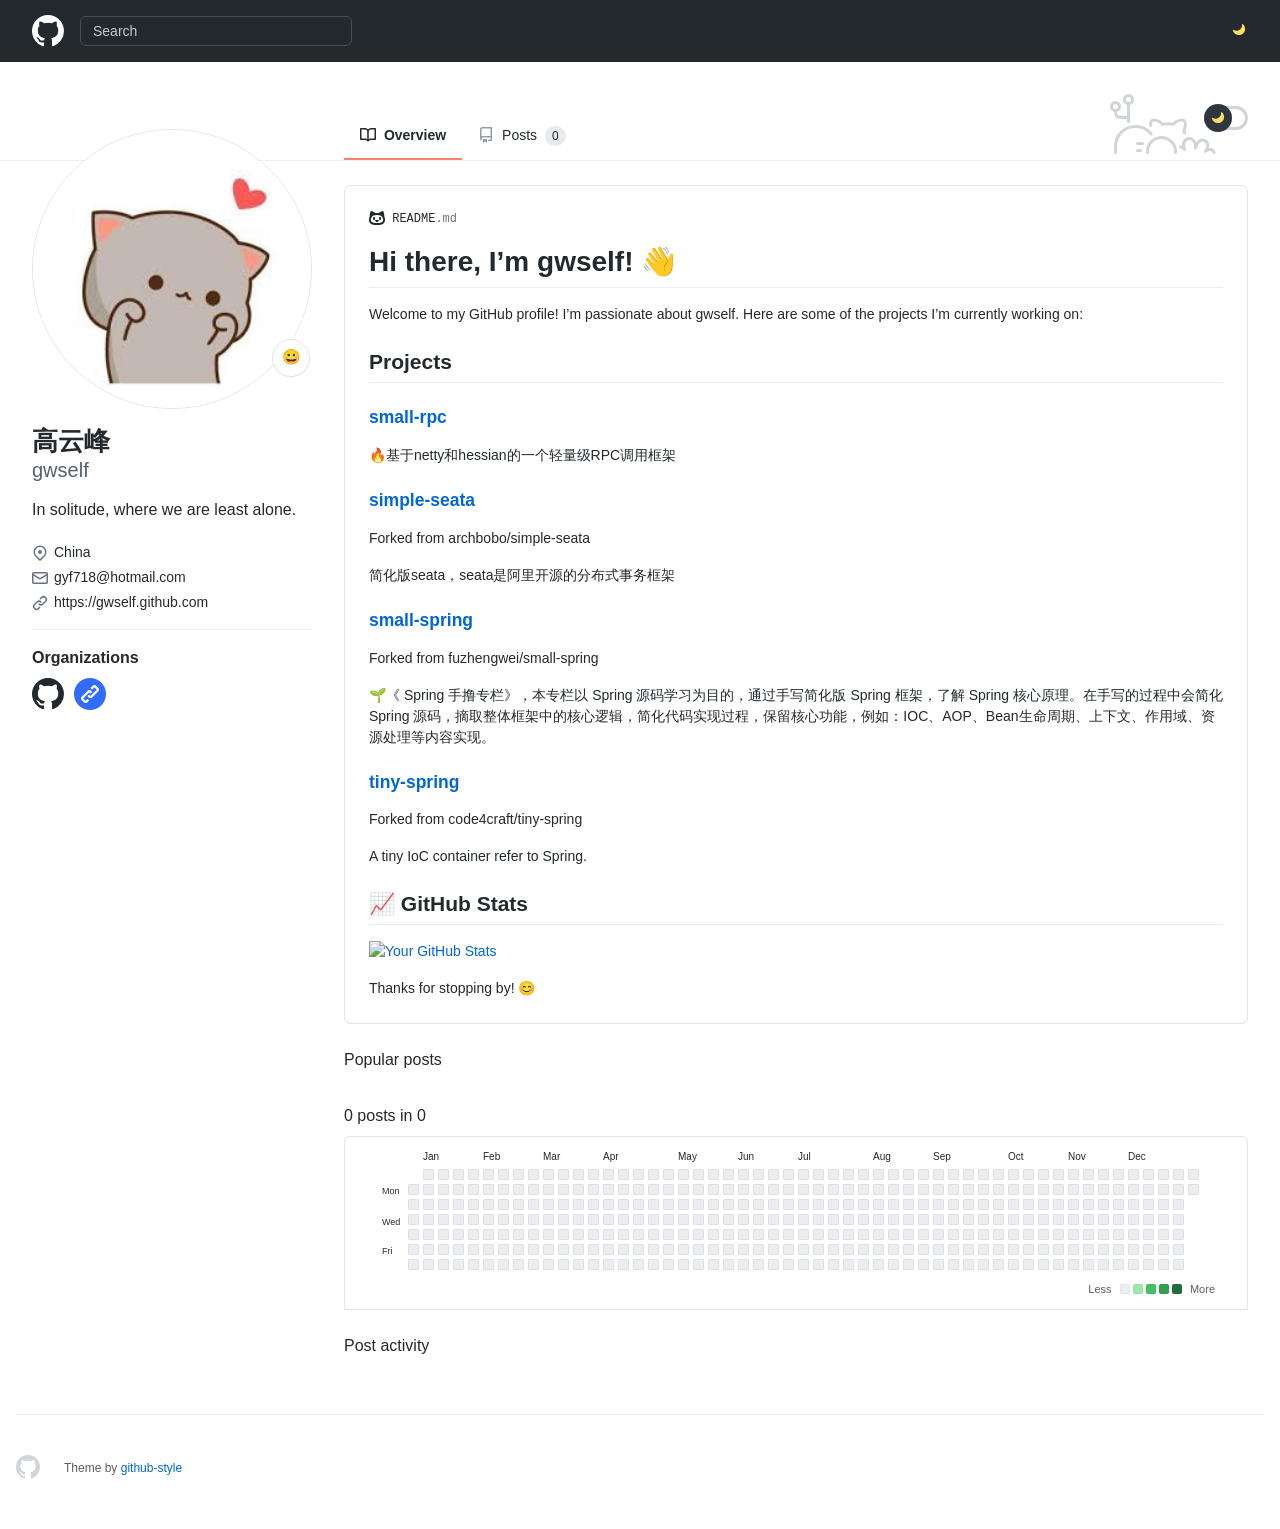
==== index.html @ 3ce5db08 "update site" ====
<!DOCTYPE html>
<html lang="zh-cn">
<head>
	<meta name="generator" content="Hugo 0.121.1">
    <meta charset="utf-8">
    <meta name="viewport" content="width=device-width">
    <script type="application/javascript" src='js/theme-mode.js'></script>
    <link rel="stylesheet" href='css/frameworks.min.css' />
    <link rel="stylesheet" href='css/github.min.css' />
    <link rel="stylesheet" href='css/github-style.css' />
    <link rel="stylesheet" href='css/light.css' />
    <link rel="stylesheet" href='css/dark.css' />
    <link rel="stylesheet" href='css/syntax.css' />
    <title>gwself&#39;s blog</title>
    
    <link rel="icon" type="image/x-icon" href='/images/github.png'>
    
    <meta name="theme-color" content="#1e2327">

    
    <meta name="description"
  content="" />
<meta name="keywords"
  content='blog, google analytics' />
<meta name="robots" content="noodp" />
<link rel="canonical" href="/" />


<meta name="twitter:card" content="summary" />
<meta name="twitter:title" content="gwself&#39;s blog" />
<meta name="twitter:description"
  content="In solitude, where we are least alone." />
<meta name="twitter:site" content="" />
<meta name="twitter:creator" content="" />
<meta name="twitter:image"
  content="">


<meta property="og:type" content="website" />
<meta property="og:title" content="gwself&#39;s blog">
<meta property="og:description"
  content="In solitude, where we are least alone." />
<meta property="og:url" content="/" />
<meta property="og:site_name" content="gwself&#39;s blog" />
<meta property="og:image"
  content="">
<meta property="og:image:width" content="2048">
<meta property="og:image:height" content="1024">




<link href="/index.xml" rel="alternate" type="application/rss+xml" title="gwself&#39;s blog" />







</head>

<body>
  <div style="position: relative">
  <header class="Header js-details-container Details px-3 px-md-4 px-lg-5 flex-wrap flex-md-nowrap open Details--on">
    <div class="Header-item mobile-none" style="margin-top: -4px; margin-bottom: -4px;">
      <a class="Header-link" href="">
        <svg class="octicon" height="32" viewBox="0 0 16 16" version="1.1" width="32">
          <path fill-rule="evenodd"
            d="M8 0C3.58 0 0 3.58 0 8c0 3.54 2.29 6.53 5.47 7.59.4.07.55-.17.55-.38 0-.19-.01-.82-.01-1.49-2.01.37-2.53-.49-2.69-.94-.09-.23-.48-.94-.82-1.13-.28-.15-.68-.52-.01-.53.63-.01 1.08.58 1.23.82.72 1.21 1.87.87 2.33.66.07-.52.28-.87.51-1.07-1.78-.2-3.64-.89-3.64-3.95 0-.87.31-1.59.82-2.15-.08-.2-.36-1.02.08-2.12 0 0 .67-.21 2.2.82.64-.18 1.32-.27 2-.27.68 0 1.36.09 2 .27 1.53-1.04 2.2-.82 2.2-.82.44 1.1.16 1.92.08 2.12.51.56.82 1.27.82 2.15 0 3.07-1.87 3.75-3.65 3.95.29.25.54.73.54 1.48 0 1.07-.01 1.93-.01 2.2 0 .21.15.46.55.38A8.013 8.013 0 0016 8c0-4.42-3.58-8-8-8z">
          </path>
        </svg>
      </a>
    </div>
    <div class="Header-item d-md-none">
      <button class="Header-link btn-link js-details-target" type="button"
        onclick="document.querySelector('#header-search').style.display = document.querySelector('#header-search').style.display == 'none'? 'block': 'none'">
        <svg height="24" class="octicon octicon-three-bars" viewBox="0 0 16 16" version="1.1" width="24">
          <path fill-rule="evenodd"
            d="M1 2.75A.75.75 0 011.75 2h12.5a.75.75 0 110 1.5H1.75A.75.75 0 011 2.75zm0 5A.75.75 0 011.75 7h12.5a.75.75 0 110 1.5H1.75A.75.75 0 011 7.75zM1.75 12a.75.75 0 100 1.5h12.5a.75.75 0 100-1.5H1.75z">
          </path>
        </svg>
      </button>
    </div>
    <div style="display: none;" id="header-search"
      class="Header-item Header-item--full flex-column flex-md-row width-full flex-order-2 flex-md-order-none mr-0 mr-md-3 mt-3 mt-md-0 Details-content--hidden-not-important d-md-flex">
      <div
        class="Header-search header-search flex-auto js-site-search position-relative flex-self-stretch flex-md-self-auto mb-3 mb-md-0 mr-0 mr-md-3 scoped-search site-scoped-search js-jump-to">
        <div class="position-relative">
          <form target="_blank" action="https://www.google.com/search" accept-charset="UTF-8" method="get"
            autocomplete="off">
            <label
              class="Header-search-label form-control input-sm header-search-wrapper p-0 js-chromeless-input-container header-search-wrapper-jump-to position-relative d-flex flex-justify-between flex-items-center">
              <input type="text"
                class="Header-search-input form-control input-sm header-search-input jump-to-field js-jump-to-field js-site-search-focus js-site-search-field is-clearable"
                name="q" value="" placeholder="Search" autocomplete="off">
              <input type="hidden" name="q" value="site:">
            </label>
          </form>
        </div>
      </div>
    </div>

    <div class="Header-item Header-item--full flex-justify-center d-md-none position-relative">
      <a class="Header-link " href="">
        <svg class="octicon octicon-mark-github v-align-middle" height="32" viewBox="0 0 16 16" version="1.1"
          width="32">
          <path fill-rule="evenodd"
            d="M8 0C3.58 0 0 3.58 0 8c0 3.54 2.29 6.53 5.47 7.59.4.07.55-.17.55-.38 0-.19-.01-.82-.01-1.49-2.01.37-2.53-.49-2.69-.94-.09-.23-.48-.94-.82-1.13-.28-.15-.68-.52-.01-.53.63-.01 1.08.58 1.23.82.72 1.21 1.87.87 2.33.66.07-.52.28-.87.51-1.07-1.78-.2-3.64-.89-3.64-3.95 0-.87.31-1.59.82-2.15-.08-.2-.36-1.02.08-2.12 0 0 .67-.21 2.2.82.64-.18 1.32-.27 2-.27.68 0 1.36.09 2 .27 1.53-1.04 2.2-.82 2.2-.82.44 1.1.16 1.92.08 2.12.51.56.82 1.27.82 2.15 0 3.07-1.87 3.75-3.65 3.95.29.25.54.73.54 1.48 0 1.07-.01 1.93-.01 2.2 0 .21.15.46.55.38A8.013 8.013 0 0016 8c0-4.42-3.58-8-8-8z">
          </path>
        </svg>
      </a>
    </div>
    <div class="Header-item" style="margin-right: 0;">
      <a href="javascript:void(0)" class="Header-link no-select" onclick="switchTheme()">
        <svg style="fill: var(--color-profile-color-modes-toggle-moon);" class="no-select" viewBox="0 0 16 16"
          version="1.1" width="16" height="16">
          <path fill-rule="evenodd" clip-rule="evenodd"
            d="M4.52208 7.71754C7.5782 7.71754 10.0557 5.24006 10.0557 2.18394C10.0557 1.93498 10.0392 1.68986 10.0074 1.44961C9.95801 1.07727 10.3495 0.771159 10.6474 0.99992C12.1153 2.12716 13.0615 3.89999 13.0615 5.89383C13.0615 9.29958 10.3006 12.0605 6.89485 12.0605C3.95334 12.0605 1.49286 10.001 0.876728 7.24527C0.794841 6.87902 1.23668 6.65289 1.55321 6.85451C2.41106 7.40095 3.4296 7.71754 4.52208 7.71754Z">
          </path>
        </svg>
      </a>
    </div>
  </header>
</div>
  
<div class="application-main">
  <main>
    


<div class="mt-4 position-sticky top-0 d-none d-md-block bg-white width-full border-bottom color-border-secondary"
  style="z-index:3;">
  <div class="container-xl px-3 px-md-4 px-lg-5">
    <div class="gutter-condensed gutter-lg flex-column flex-md-row d-flex">
      <div class="flex-shrink-0 col-12 col-md-3 mb-4 mb-md-0">
      </div>
      <div class="flex-shrink-0 col-12 col-md-9 mb-4 mb-md-0">
        <div class="UnderlineNav width-full box-shadow-none hx_UnderlineNav-with-profile-color-modes-banner">
          <nav class="UnderlineNav-body">
            <a class="UnderlineNav-item  selected " href="">
              <svg class="octicon octicon-book UnderlineNav-octicon hide-sm" height="16" viewBox="0 0 16 16"
                version="1.1" width="16">
                <path fill-rule="evenodd"
                  d="M0 1.75A.75.75 0 01.75 1h4.253c1.227 0 2.317.59 3 1.501A3.744 3.744 0 0111.006 1h4.245a.75.75 0 01.75.75v10.5a.75.75 0 01-.75.75h-4.507a2.25 2.25 0 00-1.591.659l-.622.621a.75.75 0 01-1.06 0l-.622-.621A2.25 2.25 0 005.258 13H.75a.75.75 0 01-.75-.75V1.75zm8.755 3a2.25 2.25 0 012.25-2.25H14.5v9h-3.757c-.71 0-1.4.201-1.992.572l.004-7.322zm-1.504 7.324l.004-5.073-.002-2.253A2.25 2.25 0 005.003 2.5H1.5v9h3.757a3.75 3.75 0 011.994.574z">
                </path>
              </svg>
              Overview
            </a>
            <a class="UnderlineNav-item " href="/post/">
              <svg class="octicon octicon-repo UnderlineNav-octicon hide-sm" height="16" viewBox="0 0 16 16"
                version="1.1" width="16">
                <path fill-rule="evenodd"
                  d="M2 2.5A2.5 2.5 0 014.5 0h8.75a.75.75 0 01.75.75v12.5a.75.75 0 01-.75.75h-2.5a.75.75 0 110-1.5h1.75v-2h-8a1 1 0 00-.714 1.7.75.75 0 01-1.072 1.05A2.495 2.495 0 012 11.5v-9zm10.5-1V9h-8c-.356 0-.694.074-1 .208V2.5a1 1 0 011-1h8zM5 12.25v3.25a.25.25 0 00.4.2l1.45-1.087a.25.25 0 01.3 0L8.6 15.7a.25.25 0 00.4-.2v-3.25a.25.25 0 00-.25-.25h-3.5a.25.25 0 00-.25.25z">
                </path>
              </svg>
              Posts
              <span class="Counter">0</span>
            </a>
          </nav>
          <div class="profile-color-modes js-promo-color-modes-banner-profile isInitialToggle">
            <svg width="106" height="60" viewBox="0 0 106 60" fill="none" stroke-width="3" stroke-linecap="round"
              stroke-linejoin="round" xmlns="http://www.w3.org/2000/svg">
              <g class="profile-color-modes-illu-group profile-color-modes-illu-red">
                <path d="M37.5 58.5V57.5C37.5 49.768 43.768 43.5 51.5 43.5V43.5C59.232 43.5 65.5 49.768 65.5 57.5V58.5">
                </path>
              </g>
              <g class="profile-color-modes-illu-group profile-color-modes-illu-orange">
                <path
                  d="M104.07 58.5C103.401 55.092 97.7635 54.3869 95.5375 57.489C97.4039 54.6411 99.7685 48.8845 94.6889 46.6592C89.4817 44.378 86.1428 50.1604 85.3786 54.1158C85.9519 50.4768 83.7226 43.294 78.219 44.6737C72.7154 46.0534 72.7793 51.3754 74.4992 55.489C74.169 54.7601 72.4917 53.3567 70.5 52.8196">
                </path>
              </g>
              <g class="profile-color-modes-illu-group profile-color-modes-illu-purple">
                <path
                  d="M5.51109 58.5V52.5C5.51109 41.4543 14.4654 32.5 25.5111 32.5C31.4845 32.5 36.8464 35.1188 40.5111 39.2709C40.7212 39.5089 40.9258 39.7521 41.1245 40">
                </path>
                <path d="M27.511 49.5C29.6777 49.5 28.911 49.5 32.511 49.5"></path>
                <path d="M27.511 56.5C29.6776 56.5 26.911 56.5 30.511 56.5"></path>
              </g>
              <g class="profile-color-modes-illu-group profile-color-modes-illu-green">
                <circle cx="5.5" cy="12.5" r="4"></circle>
                <circle cx="18.5" cy="5.5" r="4"></circle>
                <path d="M18.5 9.5L18.5 27.5"></path>
                <path d="M18.5 23.5C6 23.5 5.5 23.6064 5.5 16.5"></path>
              </g>
              <g class="profile-color-modes-illu-group profile-color-modes-illu-blue">
                <g class="profile-color-modes-illu-frame">
                  <path
                    d="M40.6983 31.5C40.5387 29.6246 40.6456 28.0199 41.1762 27.2317C42.9939 24.5312 49.7417 26.6027 52.5428 30.2409C54.2551 29.8552 56.0796 29.6619 57.9731 29.6619C59.8169 29.6619 61.5953 29.8452 63.2682 30.211C66.0833 26.5913 72.799 24.5386 74.6117 27.2317C75.6839 28.8246 75.0259 33.7525 73.9345 37.5094C74.2013 37.9848 74.4422 38.4817 74.6555 39">
                  </path>
                </g>
                <g class="profile-color-modes-illu-frame">
                  <path
                    d="M41.508 31.5C41.6336 31.2259 41.7672 30.9582 41.9085 30.6968C40.7845 26.9182 40.086 21.8512 41.1762 20.2317C42.9939 17.5312 49.7417 19.6027 52.5428 23.2409C54.2551 22.8552 56.0796 22.6619 57.9731 22.6619C59.8169 22.6619 61.5953 22.8452 63.2682 23.211C66.0833 19.5913 72.799 17.5386 74.6117 20.2317C75.6839 21.8246 75.0259 26.7525 73.9345 30.5094C75.1352 32.6488 75.811 35.2229 75.811 38.2283C75.811 38.49 75.8058 38.7472 75.7957 39">
                  </path>
                  <path d="M49.4996 33V35.6757"></path>
                  <path d="M67.3375 33V35.6757"></path>
                </g>
                <g class="profile-color-modes-illu-frame">
                  <path
                    d="M41.508 31.5C41.6336 31.2259 41.7672 30.9582 41.9085 30.6968C40.7845 26.9182 40.086 21.8512 41.1762 20.2317C42.9939 17.5312 49.7417 19.6027 52.5428 23.2409C54.2551 22.8552 56.0796 22.6619 57.9731 22.6619C59.8169 22.6619 61.5953 22.8452 63.2682 23.211C66.0833 19.5913 72.799 17.5386 74.6117 20.2317C75.6839 21.8246 75.0259 26.7525 73.9345 30.5094C75.1352 32.6488 75.811 35.2229 75.811 38.2283C75.811 38.49 75.8058 38.7472 75.7957 39">
                  </path>
                </g>
                <g class="profile-color-modes-illu-frame">
                  <path
                    d="M41.508 31.5C41.6336 31.2259 41.7672 30.9582 41.9085 30.6968C40.7845 26.9182 40.086 21.8512 41.1762 20.2317C42.9939 17.5312 49.7417 19.6027 52.5428 23.2409C54.2551 22.8552 56.0796 22.6619 57.9731 22.6619C59.8169 22.6619 61.5953 22.8452 63.2682 23.211C66.0833 19.5913 72.799 17.5386 74.6117 20.2317C75.6839 21.8246 75.0259 26.7525 73.9345 30.5094C75.1352 32.6488 75.811 35.2229 75.811 38.2283C75.811 38.49 75.8058 38.7472 75.7957 39">
                  </path>
                  <path d="M49.4996 33V35.6757"></path>
                  <path d="M67.3375 33V35.6757"></path>
                </g>
                <g class="profile-color-modes-illu-frame">
                  <path
                    d="M41.508 31.5C41.6336 31.2259 41.7672 30.9582 41.9085 30.6968C40.7845 26.9182 40.086 21.8512 41.1762 20.2317C42.9939 17.5312 49.7417 19.6027 52.5428 23.2409C54.2551 22.8552 56.0796 22.6619 57.9731 22.6619C59.8169 22.6619 61.5953 22.8452 63.2682 23.211C66.0833 19.5913 72.799 17.5386 74.6117 20.2317C75.6839 21.8246 75.0259 26.7525 73.9345 30.5094C75.1352 32.6488 75.811 35.2229 75.811 38.2283C75.811 38.49 75.8058 38.7472 75.7957 39">
                  </path>
                </g>
                <g class="profile-color-modes-illu-frame">
                  <path
                    d="M41.508 31.5C41.6336 31.2259 41.7672 30.9582 41.9085 30.6968C40.7845 26.9182 40.086 21.8512 41.1762 20.2317C42.9939 17.5312 49.7417 19.6027 52.5428 23.2409C54.2551 22.8552 56.0796 22.6619 57.9731 22.6619C59.8169 22.6619 61.5953 22.8452 63.2682 23.211C66.0833 19.5913 72.799 17.5386 74.6117 20.2317C75.6839 21.8246 75.0259 26.7525 73.9345 30.5094C75.1352 32.6488 75.811 35.2229 75.811 38.2283C75.811 38.49 75.8058 38.7472 75.7957 39">
                  </path>
                  <path d="M49.4996 33V35.6757"></path>
                  <path d="M67.3375 33V35.6757"></path>
                </g>
                <g class="profile-color-modes-illu-frame">
                  <path
                    d="M73.4999 40.2236C74.9709 38.2049 75.8108 35.5791 75.8108 32.2283C75.8108 29.2229 75.1351 26.6488 73.9344 24.5094C75.0258 20.7525 75.6838 15.8246 74.6116 14.2317C72.7989 11.5386 66.0832 13.5913 63.2681 17.211C61.5952 16.8452 59.8167 16.6619 57.973 16.6619C56.0795 16.6619 54.2549 16.8552 52.5427 17.2409C49.7416 13.6027 42.9938 11.5312 41.176 14.2317C40.0859 15.8512 40.7843 20.9182 41.9084 24.6968C41.003 26.3716 40.4146 28.3065 40.2129 30.5">
                  </path>
                  <path d="M82.9458 30.5471L76.8413 31.657"></path>
                  <path d="M76.2867 34.4319L81.8362 37.7616"></path>
                  <path d="M49.4995 27.8242V30.4999"></path>
                  <path d="M67.3374 27.8242V30.4998"></path>
                </g>
                <g class="profile-color-modes-illu-frame">
                  <path
                    d="M45.3697 34.2658C41.8877 32.1376 39.7113 28.6222 39.7113 23.2283C39.7113 20.3101 40.3483 17.7986 41.4845 15.6968C40.3605 11.9182 39.662 6.85125 40.7522 5.23168C42.5699 2.53117 49.3177 4.6027 52.1188 8.24095C53.831 7.85521 55.6556 7.66186 57.5491 7.66186C59.3929 7.66186 61.1713 7.84519 62.8442 8.21095C65.6593 4.59134 72.375 2.5386 74.1877 5.23168C75.2599 6.82461 74.6019 11.7525 73.5105 15.5094C74.7112 17.6488 75.3869 20.2229 75.3869 23.2283C75.3869 28.6222 73.2105 32.1376 69.7285 34.2658C70.8603 35.5363 72.6057 38.3556 73.3076 40">
                  </path>
                  <path d="M49.0747 19.8242V22.4999"></path>
                  <path
                    d="M54.0991 28C54.6651 29.0893 55.7863 30.0812 57.9929 30.0812C59.0642 30.0812 59.8797 29.8461 60.5 29.4788">
                  </path>
                  <path d="M66.9126 19.8242V22.4999"></path>
                  <path d="M33.2533 20.0237L39.0723 22.1767"></path>
                  <path d="M39.1369 25.0058L33.0935 27.3212"></path>
                  <path d="M81.8442 19.022L76.0252 21.1751"></path>
                  <path d="M75.961 24.0041L82.0045 26.3196"></path>
                </g>
                <g class="profile-color-modes-illu-frame">
                  <path
                    d="M73.4999 40.2236C74.9709 38.2049 75.8108 35.5791 75.8108 32.2283C75.8108 29.2229 75.1351 26.6488 73.9344 24.5094C75.0258 20.7525 75.6838 15.8246 74.6116 14.2317C72.7989 11.5386 66.0832 13.5913 63.2681 17.211C61.5952 16.8452 59.8167 16.6619 57.973 16.6619C56.0795 16.6619 54.2549 16.8552 52.5427 17.2409C49.7416 13.6027 42.9938 11.5312 41.176 14.2317C40.0859 15.8512 40.7843 20.9182 41.9084 24.6968C41.003 26.3716 40.4146 28.3065 40.2129 30.5">
                  </path>
                  <path d="M82.9458 30.5471L76.8413 31.657"></path>
                  <path d="M76.2867 34.4319L81.8362 37.7616"></path>
                  <path d="M49.4995 27.8242V30.4999"></path>
                  <path d="M67.3374 27.8242V30.4998"></path>
                </g>
                <g class="profile-color-modes-illu-frame">
                  <path
                    d="M40.6983 31.5C40.5387 29.6246 40.6456 28.0199 41.1762 27.2317C42.9939 24.5312 49.7417 26.6027 52.5428 30.2409C54.2551 29.8552 56.0796 29.6619 57.9731 29.6619C59.8169 29.6619 61.5953 29.8452 63.2682 30.211C66.0833 26.5913 72.799 24.5386 74.6117 27.2317C75.6839 28.8246 75.0259 33.7525 73.9345 37.5094C74.2013 37.9848 74.4422 38.4817 74.6555 39">
                  </path>
                </g>
              </g>
            </svg>
            <span class="profile-color-modes-toggle js-promo-color-modes-toggle no-select" tabindex="0"
              onclick="switchTheme()">
              <div class="profile-color-modes-toggle-track no-select"></div>
              <div class="profile-color-modes-toggle-thumb js-promo-color-modes-thumb">
                <svg style="fill: var(--color-profile-color-modes-toggle-moon); margin: 7px 0 0 7px;" width="14"
                  height="13" viewBox="0 0 14 13" xmlns="http://www.w3.org/2000/svg">
                  <path fill-rule="evenodd" clip-rule="evenodd"
                    d="M4.52208 7.71754C7.5782 7.71754 10.0557 5.24006 10.0557 2.18394C10.0557 1.93498 10.0392 1.68986 10.0074 1.44961C9.95801 1.07727 10.3495 0.771159 10.6474 0.99992C12.1153 2.12716 13.0615 3.89999 13.0615 5.89383C13.0615 9.29958 10.3006 12.0605 6.89485 12.0605C3.95334 12.0605 1.49286 10.001 0.876728 7.24527C0.794841 6.87902 1.23668 6.65289 1.55321 6.85451C2.41106 7.40095 3.4296 7.71754 4.52208 7.71754Z">
                  </path>
                </svg>
              </div>
            </span>
          </div>
        </div>
      </div>
    </div>
  </div>
</div>

<div class="container-xl px-3 px-md-4 px-lg-5">
  <div class="gutter-condensed gutter-lg flex-column flex-md-row d-flex">
    <div class="flex-shrink-0 col-12 col-md-3 mb-4 mb-md-0">
      <div class="h-card mt-md-n5" style="margin-top:24px">
        <div class="user-profile-sticky-bar js-user-profile-sticky-bar d-none d-md-block" id="headerStuck">
          <div class="user-profile-mini-vcard d-table">
            <span class="user-profile-mini-avatar d-table-cell v-align-middle lh-condensed-ultra pr-2">
              
              <img class="rounded-1 avatar-user" height="32" width="32" src="images/avatar.png">
              
            </span>
            <span class="d-table-cell v-align-middle lh-condensed">
              <strong>高云峰</strong>
            </span>
          </div>
        </div>
        <div class="clearfix d-flex d-md-block flex-items-center mb-4 mb-md-0">
          <div class="position-relative d-inline-block col-2 col-md-12 mr-3 mr-md-0 flex-shrink-0" style="z-index:4;">
            
            <a href="images/avatar.png">
              <img style="height:auto;" alt="Avatar" width="260" height="260" id="headerImg"
                class="avatar avatar-user width-full border bg-white" src="images/avatar.png">
            </a>
            
            
            <div class="user-status-container position-relative hide-sm hide-md">
              <div class="f5 user-status-circle-badge-container">
                <div class="user-status-circle-badge d-inline-block lh-condensed-ultra p-2">
                  <div class="d-flex flex-items-center flex-items-stretch">
                    <div class="f6 lh-condensed user-status-header d-inline-flex user-status-emoji-only-header circle">
                      <div class="user-status-emoji-container flex-shrink-0 mr-2 d-flex flex-items-center flex-justify-center ">
                        <div><g-emoji class="g-emoji">😀</g-emoji></div>
                      </div>
                    </div>
                  </div>
                </div>
              </div>
            </div>
            
          </div>

          <div
            class="vcard-names-container float-left col-10 col-md-12 pt-1 pt-md-3 pb-1 pb-md-3 js-sticky js-user-profile-sticky-fields"
            data-original-top="0px" style="position: sticky;">
            <h1 class="vcard-names pl-2 pl-md-0">
              <span class="p-name vcard-fullname d-block overflow-hidden">高云峰</span>
              
              <span class="p-nickname vcard-username d-block">gwself</span>
              
            </h1>
          </div>
        </div>

        <div class="p-note user-profile-bio mb-3 js-user-profile-bio f4">
          <div>In solitude, where we are least alone.</div>
        </div>

        <div class="d-flex flex-column">
          <div class="js-profile-editable-area d-flex flex-column d-md-block">
            <ul class="vcard-details">
              
              <li class="vcard-detail pt-1 css-truncate css-truncate-target hide-sm hide-md">
                <svg class="octicon octicon-location" viewBox="0 0 16 16" version="1.1" width="16" height="16">
                  <path fill-rule="evenodd"
                    d="M11.536 3.464a5 5 0 010 7.072L8 14.07l-3.536-3.535a5 5 0 117.072-7.072v.001zm1.06 8.132a6.5 6.5 0 10-9.192 0l3.535 3.536a1.5 1.5 0 002.122 0l3.535-3.536zM8 9a2 2 0 100-4 2 2 0 000 4z">
                  </path>
                </svg>
                <span class="p-label">China</span>
              </li>
              

              
              <li class="vcard-detail pt-1 css-truncate css-truncate-target ">
                <svg class="octicon octicon-mail" viewBox="0 0 16 16" version="1.1" width="16" height="16">
                  <path fill-rule="evenodd"
                    d="M1.75 2A1.75 1.75 0 000 3.75v.736a.75.75 0 000 .027v7.737C0 13.216.784 14 1.75 14h12.5A1.75 1.75 0 0016 12.25v-8.5A1.75 1.75 0 0014.25 2H1.75zM14.5 4.07v-.32a.25.25 0 00-.25-.25H1.75a.25.25 0 00-.25.25v.32L8 7.88l6.5-3.81zm-13 1.74v6.441c0 .138.112.25.25.25h12.5a.25.25 0 00.25-.25V5.809L8.38 9.397a.75.75 0 01-.76 0L1.5 5.809z">
                  </path>
                </svg>
                <a class="u-email link-gray-dark " href="mailto:gyf718@hotmail.com">gyf718@hotmail.com</a>
              </li>
              

              <li class="vcard-detail pt-1 css-truncate css-truncate-target ">
                <svg class="octicon octicon-link" viewBox="0 0 16 16" version="1.1" width="16" height="16">
                  <path fill-rule="evenodd"
                    d="M7.775 3.275a.75.75 0 001.06 1.06l1.25-1.25a2 2 0 112.83 2.83l-2.5 2.5a2 2 0 01-2.83 0 .75.75 0 00-1.06 1.06 3.5 3.5 0 004.95 0l2.5-2.5a3.5 3.5 0 00-4.95-4.95l-1.25 1.25zm-4.69 9.64a2 2 0 010-2.83l2.5-2.5a2 2 0 012.83 0 .75.75 0 001.06-1.06 3.5 3.5 0 00-4.95 0l-2.5 2.5a3.5 3.5 0 004.95 4.95l1.25-1.25a.75.75 0 00-1.06-1.06l-1.25 1.25a2 2 0 01-2.83 0z">
                  </path>
                </svg>
                
                <a rel="nofollow me" class="link-gray-dark" href="https://gwself.github.com">https://gwself.github.com</a>
                
              </li>
            </ul>
          </div>
        </div>

        <div class="border-top color-border-secondary pt-3 mt-3 clearfix hide-sm hide-md">
          <h2 class="mb-2 h4">Organizations</h2>
          <div style="display:flex;justify-content:flex-start;flex-wrap:wrap;margin-bottom:3px;">
          
          <a style="margin: 0 10px 10px 0;" href="https://github.com/gwself">
            <svg id="github-icon" viewBox="0 0 16 16" version="1.1" width="32" height="32" fill="#24292e">
              <path fill-rule="evenodd" d="M8 0C3.58 0 0 3.58 0 8c0 3.54 2.29 6.53 5.47 7.59.4.07.55-.17.55-.38 0-.19-.01-.82-.01-1.49-2.01.37-2.53-.49-2.69-.94-.09-.23-.48-.94-.82-1.13-.28-.15-.68-.52-.01-.53.63-.01 1.08.58 1.23.82.72 1.21 1.87.87 2.33.66.07-.52.28-.87.51-1.07-1.78-.2-3.64-.89-3.64-3.95 0-.87.31-1.59.82-2.15-.08-.2-.36-1.02.08-2.12 0 0 .67-.21 2.2.82.64-.18 1.32-.27 2-.27.68 0 1.36.09 2 .27 1.53-1.04 2.2-.82 2.2-.82.44 1.1.16 1.92.08 2.12.51.56.82 1.27.82 2.15 0 3.07-1.87 3.75-3.65 3.95.29.25.54.73.54 1.48 0 1.07-.01 1.93-.01 2.2 0 .21.15.46.55.38A8.013 8.013 0 0016 8c0-4.42-3.58-8-8-8z">
              </path>
            </svg>
          </a>
          

          

          

          

          

          

          

          
          
          
          <a style="margin: 0 10px 10px 0;" href="https://github.com/upowerman">
            <img alt="@Link" width="32" height="32" src='images/link.png' class="avatar">
          </a>
          
          
          

          
         </div>
        </div>
      </div>
    </div>

    <div class="flex-shrink-0 col-12 col-md-9 mb-4 mb-md-0">
      

<div class="UnderlineNav user-profile-nav d-block d-md-none position-sticky top-0 pl-3 ml-n3 mr-n3 pr-3 bg-white"
  style="z-index:3;">
  <nav class="UnderlineNav-body">
    <a class="UnderlineNav-item  selected " href="">
      <svg class="octicon octicon-book UnderlineNav-octicon hide-sm" height="16" viewBox="0 0 16 16" version="1.1"
        width="16">
        <path fill-rule="evenodd"
          d="M0 1.75A.75.75 0 01.75 1h4.253c1.227 0 2.317.59 3 1.501A3.744 3.744 0 0111.006 1h4.245a.75.75 0 01.75.75v10.5a.75.75 0 01-.75.75h-4.507a2.25 2.25 0 00-1.591.659l-.622.621a.75.75 0 01-1.06 0l-.622-.621A2.25 2.25 0 005.258 13H.75a.75.75 0 01-.75-.75V1.75zm8.755 3a2.25 2.25 0 012.25-2.25H14.5v9h-3.757c-.71 0-1.4.201-1.992.572l.004-7.322zm-1.504 7.324l.004-5.073-.002-2.253A2.25 2.25 0 005.003 2.5H1.5v9h3.757a3.75 3.75 0 011.994.574z">
        </path>
      </svg>
      Overview
    </a>
    <a class='UnderlineNav-item  '
      href="/post/">
      <svg class="octicon octicon-repo UnderlineNav-octicon hide-sm" height="16" viewBox="0 0 16 16" version="1.1"
        width="16">
        <path fill-rule="evenodd"
          d="M2 2.5A2.5 2.5 0 014.5 0h8.75a.75.75 0 01.75.75v12.5a.75.75 0 01-.75.75h-2.5a.75.75 0 110-1.5h1.75v-2h-8a1 1 0 00-.714 1.7.75.75 0 01-1.072 1.05A2.495 2.495 0 012 11.5v-9zm10.5-1V9h-8c-.356 0-.694.074-1 .208V2.5a1 1 0 011-1h8zM5 12.25v3.25a.25.25 0 00.4.2l1.45-1.087a.25.25 0 01.3 0L8.6 15.7a.25.25 0 00.4-.2v-3.25a.25.25 0 00-.25-.25h-3.5a.25.25 0 00-.25.25z">
        </path>
      </svg>
      Posts
      <span class="Counter ">0</span>
    </a>
  </nav>
</div>

      
      








<div>
  <div class="position-relative">
    
    <div class="Box mt-4">
      <div class="Box-body p-4">
        <div class="d-flex flex-justify-between">
          <div class="text-mono text-small mb-3">
            <svg class="octicon octicon-octoface" viewBox="0 0 16 16" version="1.1" width="16" height="16">
              <path fill-rule="evenodd"
                d="M1.326 1.973a1.2 1.2 0 011.49-.832c.387.112.977.307 1.575.602.586.291 1.243.71 1.7 1.296.022.027.042.056.061.084A13.22 13.22 0 018 3c.67 0 1.289.037 1.861.108l.051-.07c.457-.586 1.114-1.004 1.7-1.295a9.654 9.654 0 011.576-.602 1.2 1.2 0 011.49.832c.14.493.356 1.347.479 2.29.079.604.123 1.28.07 1.936.541.977.773 2.11.773 3.301C16 13 14.5 15 8 15s-8-2-8-5.5c0-1.034.238-2.128.795-3.117-.08-.712-.034-1.46.052-2.12.122-.943.34-1.797.479-2.29zM8 13.065c6 0 6.5-2 6-4.27C13.363 5.905 11.25 5 8 5s-5.363.904-6 3.796c-.5 2.27 0 4.27 6 4.27z">
              </path>
              <path
                d="M4 8a1 1 0 012 0v1a1 1 0 01-2 0V8zm2.078 2.492c-.083-.264.146-.492.422-.492h3c.276 0 .505.228.422.492C9.67 11.304 8.834 12 8 12c-.834 0-1.669-.696-1.922-1.508zM10 8a1 1 0 112 0v1a1 1 0 11-2 0V8z">
              </path>
            </svg>
            README<span class="text-gray-light">.md</span>
          </div>
        </div>
        <article class="markdown-body entry-content container-lg f5"><h1 id="hi-there-im-gwself-">Hi there, I&rsquo;m gwself! 👋</h1>
<p>Welcome to my GitHub profile! I&rsquo;m passionate about gwself. Here are some of the projects I&rsquo;m currently working on:</p>
<h2 id="projects">Projects</h2>
<h3 id="small-rpchttpsgithubcomupowermansmall-rpc"><a href="https://github.com/upowerman/small-rpc">small-rpc</a></h3>
<p>🔥基于netty和hessian的一个轻量级RPC调用框架</p>
<h3 id="simple-seatahttpsgithubcomgwselfsimple-seata"><a href="https://github.com/gwself/simple-seata">simple-seata</a></h3>
<p>Forked from archbobo/simple-seata</p>
<p>简化版seata，seata是阿里开源的分布式事务框架</p>
<h3 id="small-springhttpsgithubcomgwselfsmall-spring"><a href="https://github.com/gwself/small-spring">small-spring</a></h3>
<p>Forked from fuzhengwei/small-spring</p>
<p>🌱《 Spring 手撸专栏》，本专栏以 Spring 源码学习为目的，通过手写简化版 Spring 框架，了解 Spring 核心原理。在手写的过程中会简化 Spring 源码，摘取整体框架中的核心逻辑，简化代码实现过程，保留核心功能，例如：IOC、AOP、Bean生命周期、上下文、作用域、资源处理等内容实现。</p>
<h3 id="tiny-springhttpsgithubcomgwselftiny-spring"><a href="https://github.com/gwself/tiny-spring">tiny-spring</a></h3>
<p>Forked from code4craft/tiny-spring</p>
<p>A tiny IoC container refer to Spring.</p>
<h2 id="-github-stats">📈 GitHub Stats</h2>
<p><a href="https://github.com/anuraghazra/github-readme-stats"><img src="https://github-readme-stats.vercel.app/api?username=gwself&amp;show_icons=true&amp;theme=radical" alt="Your GitHub Stats"></a></p>
<p>Thanks for stopping by! 😊</p>
</article>
      </div>
    </div>
    
    <div class="mt-4">
      <div class="js-pinned-items-reorder-container">
        <h2 class="f4 mb-2 text-normal">
          Popular posts
        </h2>
        <ol class="d-flex flex-wrap list-style-none gutter-condensed mb-4 js-pinned-items-reorder-list">
          
        </ol>
      </div>
    </div>

    
    <div class="mt-4 position-relative" id="contributions" data='[]'>
      <div class="js-yearly-contributions">
        <div class="position-relative">
          <h2 class="f4 text-normal mb-2" id="posts-count"></h2>
          <div class="border py-2 graph-before-activity-overview">
            <div
              class="js-calendar-graph mx-md-2 mx-3 d-flex flex-column flex-items-end flex-xl-items-center overflow-hidden pt-1 is-graph-loading graph-canvas calendar-graph height-full text-center">
              <svg width="828" height="128" class="js-calendar-graph-svg">
                <g transform="translate(10, 20)" id="graph-svg">
                </g>
              </svg>
            </div>
            <div class="contrib-footer clearfix mt-1 mx-3 px-3 pb-1">
              <div class="float-left text-gray">
              </div>
              <div class="contrib-legend text-gray">
                Less
                <ul class="legend">
                  <li style="background-color: var(--color-calendar-graph-day-bg)"></li>
                  <li style="background-color: var(--color-calendar-graph-day-L1-bg)"></li>
                  <li style="background-color: var(--color-calendar-graph-day-L2-bg)"></li>
                  <li style="background-color: var(--color-calendar-graph-day-L3-bg)"></li>
                  <li style="background-color: var(--color-calendar-graph-day-L4-bg)"></li>
                </ul>
                More
              </div>
            </div>
          </div>
        </div>
      </div>

      <div class="activity-listing contribution-activity">
        <div class="d-none d-lg-block">
          <div class="js-profile-timeline-year-list bg-white float-right col-2 pl-5 is-placeholder"
            style="visibility: hidden; display: none; height: 210px;"></div>
          <div style="top: 74px; position: static;"
            class="js-profile-timeline-year-list bg-white js-sticky float-right col-2 pl-5">
            <ul class="filter-list small" id="year-list">
            </ul>
          </div>
        </div>

        <h2 class="f4 text-normal mt-4 mb-3">
          Post activity
        </h2>

        <div id="posts-activity">
        </div>
      </div>

    </div>

    <div id="pinned-items-modal-wrapper"></div>

  </div>
</div>


<div id="svg-tip" class="svg-tip svg-tip-one-line" style="pointer-events: none; display: none;">
</div>

      
    </div>
  </div>
</div>
<script>
window.onscroll = function (e) {
  const headerImg = document.querySelector('#headerImg');
  const headerStuck = document.querySelector('#headerStuck');
  if (headerImg.getBoundingClientRect().bottom <= 0) {
    headerStuck.classList.add('is-stuck');
    if (window.innerWidth >= 1280) {
      headerStuck.setAttribute('style', 'top: 12px;')
    } else {
      headerStuck.setAttribute('style', 'top: 0;')
    }
  } else {
    headerStuck.classList.remove('is-stuck');
  }
};

var style = localStorage.getItem('data-color-mode');
iconElement = document.getElementById('github-icon');
if (style == 'light') {
  iconElement.setAttribute('fill', '#24292e');
}
else {
  iconElement.removeAttribute('fill');
  iconElement.setAttribute('class', 'octicon');
  iconElement.setAttribute('color', '#f0f6fc');
}
</script>


    
  </main>
</div>

  <div class="footer container-xl width-full p-responsive">
  <div
    class="position-relative d-flex flex-row-reverse flex-lg-row flex-wrap flex-lg-nowrap flex-justify-center flex-lg-justify-between flex-sm-items-center pt-6 pb-2 mt-6 f6 text-gray border-top border-gray-light ">
    <a aria-label="Homepage" title="GitHub" class="footer-octicon d-none d-lg-block mr-lg-4" href="">
      <svg height="24" class="octicon octicon-mark-github" viewBox="0 0 16 16" version="1.1" width="24">
        <path fill-rule="evenodd"
          d="M8 0C3.58 0 0 3.58 0 8c0 3.54 2.29 6.53 5.47 7.59.4.07.55-.17.55-.38 0-.19-.01-.82-.01-1.49-2.01.37-2.53-.49-2.69-.94-.09-.23-.48-.94-.82-1.13-.28-.15-.68-.52-.01-.53.63-.01 1.08.58 1.23.82.72 1.21 1.87.87 2.33.66.07-.52.28-.87.51-1.07-1.78-.2-3.64-.89-3.64-3.95 0-.87.31-1.59.82-2.15-.08-.2-.36-1.02.08-2.12 0 0 .67-.21 2.2.82.64-.18 1.32-.27 2-.27.68 0 1.36.09 2 .27 1.53-1.04 2.2-.82 2.2-.82.44 1.1.16 1.92.08 2.12.51.56.82 1.27.82 2.15 0 3.07-1.87 3.75-3.65 3.95.29.25.54.73.54 1.48 0 1.07-.01 1.93-.01 2.2 0 .21.15.46.55.38A8.013 8.013 0 0016 8c0-4.42-3.58-8-8-8z">
        </path>
      </svg>
    </a>
    <ul class="list-style-none d-flex flex-wrap col-12 flex-justify-center flex-lg-justify-between mb-2 mb-lg-0">
      
      <li class="mr-3 mr-lg-0">Theme by <a href='https://github.com/MeiK2333/github-style'>github-style</a></li>
      
    </ul>
  </div>
  <div class="d-flex flex-justify-center pb-6">
    <span class="f6 text-gray-light"></span>
  </div>


</div>
</body>

<script type="application/javascript" src="js/github-style.js"></script>




</html>
---- css/github-style.css ----
html {
  scroll-padding-top: 5em;
}

body {
  margin: 0;
}

.Header {
  display: flex;
  align-items: center;
  flex-wrap: nowrap;
  padding-left: 32px!important;
  padding-right: 32px!important;
  z-index: 32;
  padding: 16px;
  font-size: 14px;
  line-height: 1.5;
  color: var(--color-header-text);
  background-color: var(--color-header-bg);
}

.Header-link {
  align-items: center;
  display: flex;
  font-weight: 600;
  color: var(--color-header-logo);
  white-space: nowrap;
}

.Header-item {
  margin-right: 16px;
}

.octicon {
  fill: currentColor;
}

.Header-search {
  max-width: 272px;
  width: 100%;
  transition: .2s ease-in-out;
  transition-property: max-width, padding-bottom, padding-top;
}

.Header-search:focus-within {
  max-width: 544px;
}

.Header-search-label {
  display: flex;
  width: 100%;
  max-width: 100%;
  padding: 0;
  font-size: 14px;
  font-weight: 400;
  color: var(--color-text-white);
  vertical-align: middle;
  background-color: var(--color-header-search-bg);
  border: 1px solid var(--color-header-search-border);
  border-radius: 6px;
  box-shadow: none;
}

.Header-search-label:focus-within {
  background-color: hsla(0, 0%, 100%, .175);
  border-color: var(--color-state-focus-border);
  outline: none;
}

.Header-search-input {
  min-height: 28px;
  width: 100%;
  padding: 5px 12px;
  padding-top: 0;
  padding-bottom: 0;
  font-size: 14px;
  background: none;
  border: 0;
  box-shadow: none;
  border-radius: 6px;
  color: #fff;
}

.Header-search-input:focus {
  border: 0;
  box-shadow: none;
  background-color: var(--color-bg-secondary);
  color: var(--color-text-primary);
  border-color: var(--color-state-focus-border);
  outline: none;
}

::placeholder {
  color: #c2c3c4;
  opacity: 1;
}

.switch-theme {
  top: -2px;
  left: -2px;
  width: 28px;
  height: 28px;
  border-radius: 50%;
  background-color: var(--color-profile-color-modes-toggle-thumb-bg);
  cursor: pointer;
}

.no-select {
  -webkit-touch-callout: none;
  -webkit-user-select: none;
  -khtml-user-select: none;
  -moz-user-select: none;
  -ms-user-select: none;
  user-select: none;
}

.details-reset>summary {
  outline: none;
}

.sticky-header {
  position: sticky;
  top: 0;
}

.tippy-box {
  border-radius: 10px;
}

.tippy-content {
  border-radius: 10px;
  background-color: var(--color-bg-table-of-contents-container);
  border: 1px solid var(--color-border-primary);
  overflow-y: hidden;
  padding: 0;
}

#table-of-contents {
  max-height: 30em;
  overflow-y: auto;
}
#table-of-contents > nav ul {
  list-style-type: none;
}

#table-of-contents > nav > ul li > a {
  color: var(--color-text-primary);
  text-decoration: none;
  padding: 0.5em;
  border-radius: 6px;
  display: block;
}

#table-of-contents > nav > ul li > a.table-of-contents-option-selected {
  background-color: var(--color-bg-table-of-contents-option-selected);
  color: var(--color-fg-table-of-contents-option-selected);
}

#table-of-contents > nav ul > li {
  margin-left: 1em;
  font-family: -apple-system,BlinkMacSystemFont,Segoe UI,Helvetica,Arial,sans-serif,Apple Color Emoji,Segoe UI Emoji;
}

#table-of-contents > nav > ul > li {
  margin-left: 0;
}

@media (max-width: 768px) {
  .Header {
    padding-left: 24px!important;
    padding-right: 24px!important;
  }
}

@media (max-width: 480px) {
  .Header {
    padding-left: 16px!important;
    padding-right: 16px!important;
  }
  .mobile-none {
    display: none!important;
  }
  .Header-search {
    max-width: 100%;
  }
}

.pinned-item-desc img {
  max-width: 100%;
}
---- css/light.css ----
:root {
  --color-canvas-default-transparent: rgba(255,255,255,0);
  --color-page-header-bg: #f6f8fa;
  --color-diff-blob-addition-num-text: #24292f;
  --color-diff-blob-addition-fg: #24292f;
  --color-diff-blob-deletion-num-text: #24292f;
  --color-diff-blob-deletion-fg: #24292f;
  --color-diff-blob-deletion-word-bg: rgba(255,129,130,0.4);
  --color-diff-blob-hunk-num-bg: rgba(84,174,255,0.4);
  --color-diff-blob-selected-line-highlight-mix-blend-mode: multiply;
  --color-diffstat-deletion-border: rgba(27,31,36,0.15);
  --color-diffstat-addition-border: rgba(27,31,36,0.15);
  --color-codemirror-selection-bg: rgba(84,174,255,0.4);
  --color-codemirror-activeline-bg: rgba(234,238,242,0.5);
  --color-checks-bg: #24292f;
  --color-checks-run-border-width: 0px;
  --color-checks-container-border-width: 0px;
  --color-checks-text-primary: #f6f8fa;
  --color-checks-text-secondary: #8c959f;
  --color-checks-text-link: #54aeff;
  --color-checks-btn-icon: #afb8c1;
  --color-checks-btn-hover-icon: #f6f8fa;
  --color-checks-btn-hover-bg: rgba(255,255,255,0.125);
  --color-checks-input-text: #eaeef2;
  --color-checks-input-placeholder-text: #8c959f;
  --color-checks-input-focus-text: #8c959f;
  --color-checks-input-bg: #32383f;
  --color-checks-input-shadow: none;
  --color-checks-dropdown-text: #afb8c1;
  --color-checks-dropdown-bg: #32383f;
  --color-checks-dropdown-border: #424a53;
  --color-checks-dropdown-shadow: rgba(27,31,36,0.3);
  --color-checks-dropdown-hover-text: #f6f8fa;
  --color-checks-dropdown-hover-bg: #424a53;
  --color-checks-dropdown-btn-hover-text: #f6f8fa;
  --color-checks-dropdown-btn-hover-bg: #32383f;
  --color-checks-scrollbar-thumb-bg: #57606a;
  --color-checks-header-label-text: #d0d7de;
  --color-checks-header-label-open-text: #f6f8fa;
  --color-checks-header-border: #32383f;
  --color-checks-header-icon: #8c959f;
  --color-checks-line-text: #d0d7de;
  --color-checks-line-num-text: rgba(140,149,159,0.75);
  --color-checks-line-timestamp-text: #8c959f;
  --color-checks-line-hover-bg: #32383f;
  --color-checks-line-selected-bg: rgba(33,139,255,0.15);
  --color-checks-line-selected-num-text: #54aeff;
  --color-checks-line-dt-fm-text: #24292f;
  --color-checks-line-dt-fm-bg: #9a6700;
  --color-checks-gate-bg: rgba(125,78,0,0.15);
  --color-checks-gate-text: #d0d7de;
  --color-checks-gate-waiting-text: #afb8c1;
  --color-checks-step-header-open-bg: #32383f;
  --color-checks-step-error-text: #ff8182;
  --color-checks-step-warning-text: #d4a72c;
  --color-checks-logline-text: #8c959f;
  --color-checks-logline-num-text: rgba(140,149,159,0.75);
  --color-checks-logline-debug-text: #c297ff;
  --color-checks-logline-error-text: #d0d7de;
  --color-checks-logline-error-num-text: #ff8182;
  --color-checks-logline-error-bg: rgba(164,14,38,0.15);
  --color-checks-logline-warning-text: #d0d7de;
  --color-checks-logline-warning-num-text: #d4a72c;
  --color-checks-logline-warning-bg: rgba(125,78,0,0.15);
  --color-checks-logline-command-text: #54aeff;
  --color-checks-logline-section-text: #4ac26b;
  --color-checks-ansi-black: #24292f;
  --color-checks-ansi-black-bright: #32383f;
  --color-checks-ansi-white: #d0d7de;
  --color-checks-ansi-white-bright: #d0d7de;
  --color-checks-ansi-gray: #8c959f;
  --color-checks-ansi-red: #ff8182;
  --color-checks-ansi-red-bright: #ffaba8;
  --color-checks-ansi-green: #4ac26b;
  --color-checks-ansi-green-bright: #6fdd8b;
  --color-checks-ansi-yellow: #d4a72c;
  --color-checks-ansi-yellow-bright: #eac54f;
  --color-checks-ansi-blue: #54aeff;
  --color-checks-ansi-blue-bright: #80ccff;
  --color-checks-ansi-magenta: #c297ff;
  --color-checks-ansi-magenta-bright: #d8b9ff;
  --color-checks-ansi-cyan: #76e3ea;
  --color-checks-ansi-cyan-bright: #b3f0ff;
  --color-mktg-btn-bg: #1b1f23;
  --color-mktg-btn-shadow-outline: rgb(0 0 0 / 15%) 0 0 0 1px inset;
  --color-mktg-btn-shadow-focus: rgb(0 0 0 / 15%) 0 0 0 4px;
  --color-mktg-btn-shadow-hover: 0 3px 2px rgba(0, 0, 0, 0.07), 0 7px 5px rgba(0, 0, 0, 0.04), 0 12px 10px rgba(0, 0, 0, 0.03), 0 22px 18px rgba(0, 0, 0, 0.03), 0 42px 33px rgba(0, 0, 0, 0.02), 0 100px 80px rgba(0, 0, 0, 0.02);
  --color-mktg-btn-shadow-hover-muted: rgb(0 0 0 / 70%) 0 0 0 2px inset;
  --color-topic-tag-border: rgba(0,0,0,0);
  --color-counter-border: rgba(0,0,0,0);
  --color-overlay-shadow: 0 1px 3px rgba(27,31,36,0.12), 0 8px 24px rgba(66,74,83,0.12);
  --color-header-divider: #57606a;
  --color-input-disabled-bg: rgba(175,184,193,0.2);
  --color-btn-hover-bg: #f3f4f6;
  --color-btn-active-bg: hsla(220,14%,93%,1);
  --color-btn-active-border: rgba(27,31,36,0.15);
  --color-btn-selected-bg: hsla(220,14%,94%,1);
  --color-btn-primary-hover-bg: #2c974b;
  --color-btn-primary-selected-bg: hsla(137,55%,36%,1);
  --color-btn-primary-disabled-bg: #94d3a2;
  --color-btn-outline-selected-bg: hsla(212,92%,42%,1);
  --color-btn-danger-selected-bg: hsla(356,72%,44%,1);
  --color-btn-danger-icon: #cf222e;
  --color-btn-danger-hover-icon: #ffffff;
  --color-underlinenav-border-hover: rgba(175,184,193,0.2);
  --color-action-list-item-inline-divider: rgba(208,215,222,0.48);
  --color-action-list-item-default-hover-bg: rgba(208,215,222,0.32);
  --color-action-list-item-default-hover-border: rgba(0,0,0,0);
  --color-action-list-item-default-active-bg: rgba(208,215,222,0.48);
  --color-action-list-item-default-active-border: rgba(0,0,0,0);
  --color-action-list-item-default-selected-bg: rgba(208,215,222,0.24);
  --color-action-list-item-danger-hover-bg: rgba(255,235,233,0.64);
  --color-action-list-item-danger-active-bg: #FFEBE9;
  --color-action-list-item-danger-hover-text: #cf222e;
  --color-fg-default: #24292f;
  --color-fg-muted: #57606a;
  --color-fg-subtle: #6e7781;
  --color-fg-on-emphasis: #ffffff;
  --color-canvas-default: #ffffff;
  --color-canvas-overlay: #ffffff;
  --color-canvas-inset: #f6f8fa;
  --color-canvas-subtle: #f6f8fa;
  --color-border-default: #d0d7de;
  --color-border-muted: hsla(210,18%,87%,1);
  --color-border-subtle: rgba(27,31,36,0.15);
  --color-neutral-emphasis-plus: #24292f;
  --color-neutral-emphasis: #6e7781;
  --color-neutral-muted: rgba(175,184,193,0.2);
  --color-neutral-subtle: rgba(234,238,242,0.5);
  --color-accent-fg: #0969da;
  --color-accent-emphasis: #0969da;
  --color-accent-muted: rgba(84,174,255,0.4);
  --color-accent-subtle: #ddf4ff;
  --color-success-fg: #1a7f37;
  --color-success-emphasis: #2da44e;
  --color-success-muted: rgba(74,194,107,0.4);
  --color-success-subtle: #dafbe1;
  --color-attention-fg: #9a6700;
  --color-attention-emphasis: #bf8700;
  --color-attention-muted: rgba(212,167,44,0.4);
  --color-attention-subtle: #fff8c5;
  --color-severe-fg: #bc4c00;
  --color-severe-emphasis: #bc4c00;
  --color-severe-muted: rgba(251,143,68,0.4);
  --color-severe-subtle: #fff1e5;
  --color-danger-fg: #cf222e;
  --color-danger-emphasis: #cf222e;
  --color-danger-muted: rgba(255,129,130,0.4);
  --color-danger-subtle: #FFEBE9;
  --color-done-fg: #8250df;
  --color-done-emphasis: #8250df;
  --color-done-muted: rgba(194,151,255,0.4);
  --color-done-subtle: #fbefff;
  --color-sponsors-fg: #bf3989;
  --color-sponsors-emphasis: #bf3989;
  --color-sponsors-muted: rgba(255,128,200,0.4);
  --color-sponsors-subtle: #ffeff7;
  --color-primer-fg-disabled: #8c959f;
  --color-primer-canvas-backdrop: rgba(27,31,36,0.5);
  --color-primer-canvas-sticky: rgba(255,255,255,0.95);
  --color-primer-border-active: #FD8C73;
  --color-primer-border-contrast: rgba(27,31,36,0.1);
  --color-primer-shadow-highlight: inset 0 1px 0 rgba(255,255,255,0.25);
  --color-primer-shadow-inset: inset 0 1px 0 rgba(208,215,222,0.2);
  --color-primer-shadow-focus: 0 0 0 3px rgba(9,105,218,0.3);
  --color-scale-coral-0: #FFF0EB;
  --color-scale-coral-1: #FFD6CC;
  --color-scale-coral-2: #FFB4A1;
  --color-scale-coral-3: #FD8C73;
  --color-scale-coral-4: #EC6547;
  --color-scale-coral-5: #C4432B;
  --color-scale-coral-6: #9E2F1C;
  --color-scale-coral-7: #801F0F;
  --color-scale-coral-8: #691105;
  --color-scale-coral-9: #510901;
  --body-background-color: #fff;
  --color-actions-workflow-table-sticky-bg: hsla(0, 0%, 100%, 0.95);
  --color-alert-error-bg: #ffe3e6;
  --color-alert-error-border: rgba(158, 28, 35, 0.2);
  --color-alert-error-icon: rgba(158, 28, 35, 0.6);
  --color-alert-error-text: #24292e;
  --color-alert-info-bg: #dbedff;
  --color-alert-info-border: rgba(4, 66, 137, 0.2);
  --color-alert-info-icon: rgba(4, 66, 137, 0.6);
  --color-alert-info-text: #24292e;
  --color-alert-success-bg: #dcffe4;
  --color-alert-success-border: rgba(23, 111, 44, 0.2);
  --color-alert-success-icon: rgba(23, 111, 44, 0.8);
  --color-alert-success-text: #24292e;
  --color-alert-warn-bg: #fffbdd;
  --color-alert-warn-border: rgba(176, 136, 0, 0.2);
  --color-alert-warn-icon: #b08800;
  --color-alert-warn-text: #24292e;
  --color-ansi-black: #24292e;
  --color-ansi-black-bright: #2f363d;
  --color-ansi-blue: #79b8ff;
  --color-ansi-blue-bright: #c8e1ff;
  --color-ansi-cyan: #76e3ea;
  --color-ansi-cyan-bright: #b3f0ff;
  --color-ansi-gray: #959da5;
  --color-ansi-green: #85e89d;
  --color-ansi-green-bright: #bef5cb;
  --color-ansi-magenta: #b392f0;
  --color-ansi-magenta-bright: #d1bcf9;
  --color-ansi-red: #f97583;
  --color-ansi-red-bright: #fdaeb7;
  --color-ansi-white: #e1e4e8;
  --color-ansi-white-bright: #e1e4e8;
  --color-ansi-yellow: #ffea7f;
  --color-ansi-yellow-bright: #fff5b1;
  --color-auto-black: #1b1f23;
  --color-auto-blue-0: #f1f8ff;
  --color-auto-blue-1: #dbedff;
  --color-auto-blue-2: #c8e1ff;
  --color-auto-blue-3: #79b8ff;
  --color-auto-blue-4: #2188ff;
  --color-auto-blue-5: #0366d6;
  --color-auto-blue-6: #005cc5;
  --color-auto-blue-7: #044289;
  --color-auto-blue-8: #032f62;
  --color-auto-blue-9: #05264c;
  --color-auto-gray-0: #fafbfc;
  --color-auto-gray-1: #f6f8fa;
  --color-auto-gray-2: #e1e4e8;
  --color-auto-gray-3: #d1d5da;
  --color-auto-gray-4: #959da5;
  --color-auto-gray-5: #6a737d;
  --color-auto-gray-6: #586069;
  --color-auto-gray-7: #444d56;
  --color-auto-gray-8: #2f363d;
  --color-auto-gray-9: #24292e;
  --color-auto-green-0: #f0fff4;
  --color-auto-green-1: #dcffe4;
  --color-auto-green-2: #bef5cb;
  --color-auto-green-3: #85e89d;
  --color-auto-green-4: #34d058;
  --color-auto-green-5: #28a745;
  --color-auto-green-6: #22863a;
  --color-auto-green-7: #176f2c;
  --color-auto-green-8: #165c26;
  --color-auto-green-9: #144620;
  --color-auto-orange-0: #fff8f2;
  --color-auto-orange-1: #ffebda;
  --color-auto-orange-2: #ffd1ac;
  --color-auto-orange-3: #ffab70;
  --color-auto-orange-4: #fb8532;
  --color-auto-orange-5: #f66a0a;
  --color-auto-orange-6: #e36209;
  --color-auto-orange-7: #d15704;
  --color-auto-orange-8: #c24e00;
  --color-auto-orange-9: #a04100;
  --color-auto-pink-0: #ffeef8;
  --color-auto-pink-1: #fedbf0;
  --color-auto-pink-2: #f9b3dd;
  --color-auto-pink-3: #f692ce;
  --color-auto-pink-4: #ec6cb9;
  --color-auto-pink-5: #ea4aaa;
  --color-auto-pink-6: #d03592;
  --color-auto-pink-7: #b93a86;
  --color-auto-pink-8: #99306f;
  --color-auto-pink-9: #6d224f;
  --color-auto-purple-0: #f5f0ff;
  --color-auto-purple-1: #e6dcfd;
  --color-auto-purple-2: #d1bcf9;
  --color-auto-purple-3: #b392f0;
  --color-auto-purple-4: #8a63d2;
  --color-auto-purple-5: #6f42c1;
  --color-auto-purple-6: #5a32a3;
  --color-auto-purple-7: #4c2889;
  --color-auto-purple-8: #3a1d6e;
  --color-auto-purple-9: #29134e;
  --color-auto-red-0: #ffeef0;
  --color-auto-red-1: #ffdce0;
  --color-auto-red-2: #fdaeb7;
  --color-auto-red-3: #f97583;
  --color-auto-red-4: #ea4a5a;
  --color-auto-red-5: #d73a49;
  --color-auto-red-6: #cb2431;
  --color-auto-red-7: #b31d28;
  --color-auto-red-8: #9e1c23;
  --color-auto-red-9: #86181d;
  --color-auto-white: #fff;
  --color-auto-yellow-0: #fffdef;
  --color-auto-yellow-1: #fffbdd;
  --color-auto-yellow-2: #fff5b1;
  --color-auto-yellow-3: #ffea7f;
  --color-auto-yellow-4: #ffdf5d;
  --color-auto-yellow-5: #ffd33d;
  --color-auto-yellow-6: #f9c513;
  --color-auto-yellow-7: #dbab09;
  --color-auto-yellow-8: #b08800;
  --color-auto-yellow-9: #735c0f;
  --color-autocomplete-row-border: #eaecef;
  --color-autocomplete-shadow: 0 3px 6px rgba(149, 157, 165, 0.15);
  --color-avatar-bg: #fff;
  --color-avatar-border: transparent;
  --color-avatar-child-shadow: -2px -2px 0 hsla(0, 0%, 100%, 0.8);
  --color-avatar-stack-fade: #d1d5da;
  --color-avatar-stack-fade-more: #e1e4e8;
  --color-bg-backdrop: rgba(27, 31, 35, 0.5);
  --color-bg-canvas: #fff;
  --color-bg-canvas-inset: #f6f8fa;
  --color-bg-canvas-inverse: #24292e;
  --color-bg-canvas-mobile: #fff;
  --color-bg-danger: #ffeef0;
  --color-bg-danger-inverse: #d73a49;
  --color-bg-discussions-row-emoji-box: rgba(209, 213, 218, 0.5);
  --color-bg-info: #f1f8ff;
  --color-bg-info-inverse: #0366d6;
  --color-bg-overlay: #fff;
  --color-bg-primary: #fff;
  --color-bg-secondary: #fafbfc;
  --color-bg-success: #dcffe4;
  --color-bg-success-inverse: #28a745;
  --color-bg-table-of-contents-container: rgb(255, 255, 255);
  --color-bg-table-of-contents-option-selected: rgb(31, 111, 235);
  --color-fg-table-of-contents-option-selected: rgb(255, 255, 255);
  --color-bg-tertiary: #f6f8fa;
  --color-bg-warning: #fff5b1;
  --color-bg-warning-inverse: #ffd33d;
  --color-blankslate-icon: #a3aab1;
  --color-blob-line-highlight-bg: #fffbdd;
  --color-blob-line-highlight-border: transparent;
  --color-border-danger: #d73a49;
  --color-border-info: #0366d6;
  --color-border-inverse: #fff;
  --color-border-overlay: #e1e4e8;
  --color-border-primary: #e1e4e8;
  --color-border-secondary: #eaecef;
  --color-border-success: #34d058;
  --color-border-tertiary: #d1d5da;
  --color-border-warning: #f9c513;
  --color-box-bg-info: #f1f8ff;
  --color-box-bg-warning: #fffdef;
  --color-box-blue-border: #c8e1ff;
  --color-box-border-info: rgba(3, 102, 214, 0.2);
  --color-box-border-warning: rgba(255, 211, 61, 0.4);
  --color-box-header-blue-bg: #f1f8ff;
  --color-box-header-blue-border: #c8e1ff;
  --color-box-row-blue-bg: #f1f8ff;
  --color-box-row-yellow-bg: #fffbdd;
  --color-branch-name-bg: #eaf5ff;
  --color-branch-name-icon: #a8bbd0;
  --color-branch-name-link-bg: #eaf5ff;
  --color-branch-name-link-icon: #a8bbd0;
  --color-branch-name-link-text: #0366d6;
  --color-branch-name-text: rgba(27, 31, 35, 0.6);
  --color-btn-bg: #fafbfc;
  --color-btn-border: rgba(27, 31, 35, 0.15);
  --color-btn-counter-bg: rgba(27, 31, 35, 0.08);
  --color-btn-danger-counter-bg: rgba(215, 58, 73, 0.1);
  --color-btn-danger-disabled-bg: #fafbfc;
  --color-btn-danger-disabled-counter-bg: rgba(215, 58, 73, 0.05);
  --color-btn-danger-disabled-text: rgba(215, 58, 73, 0.5);
  --color-btn-danger-focus-border: rgba(27, 31, 35, 0.15);
  --color-btn-danger-focus-shadow: 0 0 0 3px rgba(203, 36, 49, 0.4);
  --color-btn-danger-hover-bg: #cb2431;
  --color-btn-danger-hover-border: rgba(27, 31, 35, 0.15);
  --color-btn-danger-hover-counter-bg: hsla(0, 0%, 100%, 0.2);
  --color-btn-danger-hover-inset-shadow: inset 0 1px 0 hsla(0, 0%, 100%, 0.03);
  --color-btn-danger-hover-shadow: 0 1px 0 rgba(27, 31, 35, 0.1);
  --color-btn-danger-hover-text: #fff;
  --color-btn-danger-selected-bg: #d42d3d;
  --color-btn-danger-selected-border: rgba(27, 31, 35, 0.15);
  --color-btn-danger-selected-shadow: inset 0 1px 0 rgba(134, 24, 29, 0.2);
  --color-btn-danger-selected-text: #fff;
  --color-btn-danger-text: #d73a49;
  --color-btn-focus-bg: #fafbfc;
  --color-btn-focus-border: rgba(27, 31, 35, 0.15);
  --color-btn-focus-shadow: 0 0 0 3px rgba(3, 102, 214, 0.3);
  --color-btn-hover-border: rgba(27, 31, 35, 0.15);
  --color-btn-inset-shadow: inset 0 1px 0 hsla(0, 0%, 100%, 0.25);
  --color-btn-outline-counter-bg: rgba(3, 102, 214, 0.1);
  --color-btn-outline-disabled-bg: #fafbfc;
  --color-btn-outline-disabled-counter-bg: rgba(3, 102, 214, 0.05);
  --color-btn-outline-disabled-text: rgba(3, 102, 214, 0.5);
  --color-btn-outline-focus-border: rgba(27, 31, 35, 0.15);
  --color-btn-outline-focus-shadow: 0 0 0 3px rgba(0, 92, 197, 0.4);
  --color-btn-outline-hover-bg: #0366d6;
  --color-btn-outline-hover-border: rgba(27, 31, 35, 0.15);
  --color-btn-outline-hover-counter-bg: hsla(0, 0%, 100%, 0.2);
  --color-btn-outline-hover-inset-shadow: inset 0 1px 0 hsla(0, 0%, 100%, 0.03);
  --color-btn-outline-hover-shadow: 0 1px 0 rgba(27, 31, 35, 0.1);
  --color-btn-outline-hover-text: #fff;
  --color-btn-outline-selected-bg: #035fc7;
  --color-btn-outline-selected-border: rgba(27, 31, 35, 0.15);
  --color-btn-outline-selected-shadow: inset 0 1px 0 rgba(5, 38, 76, 0.2);
  --color-btn-outline-selected-text: #fff;
  --color-btn-outline-text: #0366d6;
  --color-btn-primary-bg: #2ea44f;
  --color-btn-primary-border: rgba(27, 31, 35, 0.15);
  --color-btn-primary-counter-bg: hsla(0, 0%, 100%, 0.2);
  --color-btn-primary-disabled-bg: #94d3a2;
  --color-btn-primary-disabled-border: rgba(27, 31, 35, 0.1);
  --color-btn-primary-disabled-text: hsla(0, 0%, 100%, 0.8);
  --color-btn-primary-focus-bg: #2ea44f;
  --color-btn-primary-focus-border: rgba(27, 31, 35, 0.15);
  --color-btn-primary-focus-shadow: 0 0 0 3px rgba(46, 164, 79, 0.4);
  --color-btn-primary-hover-bg: #2c974b;
  --color-btn-primary-hover-border: rgba(27, 31, 35, 0.15);
  --color-btn-primary-icon: hsla(0, 0%, 100%, 0.8);
  --color-btn-primary-inset-shadow: inset 0 1px 0 hsla(0, 0%, 100%, 0.03);
  --color-btn-primary-selected-bg: #2a8f47;
  --color-btn-primary-selected-shadow: inset 0 1px 0 rgba(20, 70, 32, 0.2);
  --color-btn-primary-shadow: 0 1px 0 rgba(27, 31, 35, 0.1);
  --color-btn-primary-text: #fff;
  --color-btn-selected-bg: #edeff2;
  --color-btn-shadow: 0 1px 0 rgba(27, 31, 35, 0.04);
  --color-btn-shadow-active: inset 0 0.15em 0.3em rgba(27, 31, 35, 0.15);
  --color-btn-shadow-input-focus: 0 0 0 0.2em rgba(3, 102, 214, 0.3);
  --color-btn-text: #24292e;
  --color-calendar-graph-day-L1-bg: #9be9a8;
  --color-calendar-graph-day-L1-border: rgba(27, 31, 35, 0.06);
  --color-calendar-graph-day-L2-bg: #40c463;
  --color-calendar-graph-day-L2-border: rgba(27, 31, 35, 0.06);
  --color-calendar-graph-day-L3-bg: #30a14e;
  --color-calendar-graph-day-L3-border: rgba(27, 31, 35, 0.06);
  --color-calendar-graph-day-L4-bg: #216e39;
  --color-calendar-graph-day-L4-border: rgba(27, 31, 35, 0.06);
  --color-calendar-graph-day-bg: #ebedf0;
  --color-calendar-graph-day-border: rgba(27, 31, 35, 0.06);
  --color-calendar-halloween-graph-day-L1-bg: #ffee4a;
  --color-calendar-halloween-graph-day-L2-bg: #ffc501;
  --color-calendar-halloween-graph-day-L3-bg: #fe9600;
  --color-calendar-halloween-graph-day-L4-bg: #03001c;
  --color-checks-donut-error: #cb2431;
  --color-checks-donut-neutral: #959da5;
  --color-checks-donut-pending: #dbab09;
  --color-checks-donut-success: #28a745;
  --color-code-selection-bg: #c8e1ff;
  --color-codemirror-activeline-bg: #fafbfc;
  --color-codemirror-bg: #fff;
  --color-codemirror-cursor: #24292e;
  --color-codemirror-guttermarker-subtle-text: #d1d5da;
  --color-codemirror-guttermarker-text: #fff;
  --color-codemirror-gutters-bg: #fff;
  --color-codemirror-linenumber-text: #959da5;
  --color-codemirror-lines-bg: #fff;
  --color-codemirror-matchingbracket-text: #24292e;
  --color-codemirror-selection-bg: #c8e1ff;
  --color-codemirror-syntax-comment: #6a737d;
  --color-codemirror-syntax-constant: #005cc5;
  --color-codemirror-syntax-entity: #6f42c1;
  --color-codemirror-syntax-keyword: #d73a49;
  --color-codemirror-syntax-storage: #d73a49;
  --color-codemirror-syntax-string: #032f62;
  --color-codemirror-syntax-support: #005cc5;
  --color-codemirror-syntax-variable: #e36209;
  --color-codemirror-text: #24292e;
  --color-counter-bg: rgba(209, 213, 218, 0.5);
  --color-counter-primary-bg: #6a737d;
  --color-counter-primary-text: #fff;
  --color-counter-secondary-text: #6a737d;
  --color-counter-text: #24292e;
  --color-diff-addition-bg: #e6ffed;
  --color-diff-addition-border: #34d058;
  --color-diff-addition-text: #22863a;
  --color-diff-blob-addition-line-bg: #e6ffed;
  --color-diff-blob-addition-num-bg: #cdffd8;
  --color-diff-blob-addition-num-hover-text: rgba(27, 31, 35, 0.6);
  --color-diff-blob-addition-num-text: rgba(27, 31, 35, 0.3);
  --color-diff-blob-addition-word-bg: #acf2bd;
  --color-diff-blob-comment-button-bg: #0366d6;
  --color-diff-blob-comment-button-gradient-bg: #0372ef;
  --color-diff-blob-comment-button-icon: #fff;
  --color-diff-blob-deletion-line-bg: #ffeef0;
  --color-diff-blob-deletion-num-bg: #ffdce0;
  --color-diff-blob-deletion-num-hover-text: rgba(27, 31, 35, 0.6);
  --color-diff-blob-deletion-num-text: rgba(27, 31, 35, 0.3);
  --color-diff-blob-deletion-word-bg: #fdb8c0;
  --color-diff-blob-empty-block-bg: #fafbfc;
  --color-diff-blob-expander-hover-bg: #0366d6;
  --color-diff-blob-expander-hover-icon: #fff;
  --color-diff-blob-expander-icon: #586069;
  --color-diff-blob-hunk-line-bg: #f1f8ff;
  --color-diff-blob-hunk-num-bg: #dbedff;
  --color-diff-blob-hunk-text: rgba(27, 31, 35, 0.7);
  --color-diff-blob-num-hover-text: rgba(27, 31, 35, 0.6);
  --color-diff-blob-num-text: rgba(27, 31, 35, 0.3);
  --color-diff-blob-selected-line-highlight-bg: rgba(255, 223, 93, 0.2);
  --color-diff-blob-selected-line-highlight-border: #ffd33d;
  --color-diff-change-bg: #fff5b1;
  --color-diff-change-border: #f9c513;
  --color-diff-change-text: #b08800;
  --color-diff-deletion-bg: #ffeef0;
  --color-diff-deletion-border: #d73a49;
  --color-diff-deletion-text: #cb2431;
  --color-diffstat-addition-bg: #28a745;
  --color-diffstat-addition-border: #28a745;
  --color-diffstat-deletion-bg: #d73a49;
  --color-diffstat-deletion-border: #d73a49;
  --color-diffstat-neutral-bg: #d1d5da;
  --color-diffstat-neutral-border: #d1d5da;
  --color-discussion-bg-success: #28a745;
  --color-discussion-border: #a2cbac;
  --color-discussions-answer-border: #28a745;
  --color-discussions-answer-icon: #22863a;
  --color-discussions-answer-text: #22863a;
  --color-discussions-state-answered-icon: #fff;
  --color-drag-and-drop-border: #c3c8cf;
  --color-dropdown-shadow: 0 8px 24px rgba(149, 157, 165, 0.2);
  --color-fade-black-10: rgba(27, 31, 35, 0.1);
  --color-fade-black-15: rgba(27, 31, 35, 0.15);
  --color-fade-black-30: rgba(27, 31, 35, 0.3);
  --color-fade-black-50: rgba(27, 31, 35, 0.5);
  --color-fade-black-70: rgba(27, 31, 35, 0.7);
  --color-fade-black-85: rgba(27, 31, 35, 0.85);
  --color-fade-fg-10: rgba(27, 31, 35, 0.1);
  --color-fade-fg-15: rgba(27, 31, 35, 0.15);
  --color-fade-fg-30: rgba(27, 31, 35, 0.3);
  --color-fade-fg-50: rgba(27, 31, 35, 0.5);
  --color-fade-fg-70: rgba(27, 31, 35, 0.7);
  --color-fade-fg-85: rgba(27, 31, 35, 0.85);
  --color-fade-white-10: hsla(0, 0%, 100%, 0.1);
  --color-fade-white-15: hsla(0, 0%, 100%, 0.15);
  --color-fade-white-30: hsla(0, 0%, 100%, 0.3);
  --color-fade-white-50: hsla(0, 0%, 100%, 0.5);
  --color-fade-white-70: hsla(0, 0%, 100%, 0.7);
  --color-fade-white-85: hsla(0, 0%, 100%, 0.85);
  --color-files-explorer-icon: #79b8ff;
  --color-filter-item-bar-bg: #eff3f6;
  --color-footer-invertocat-octicon: #d1d5da;
  --color-footer-invertocat-octicon-hover: #6a737d;
  --color-global-nav-bg: #24292e;
  --color-global-nav-icon: #fff;
  --color-global-nav-input-bg: #fafbfc;
  --color-global-nav-input-border: #fafbfc;
  --color-global-nav-input-icon: #d1d5da;
  --color-global-nav-input-placeholder: #959da5;
  --color-global-nav-logo: #fff;
  --color-global-nav-text: #fff;
  --color-header-bg: #24292e;
  --color-header-logo: #fff;
  --color-header-search-bg: #24292e;
  --color-header-search-border: #444d56;
  --color-header-text: hsla(0, 0%, 100%, 0.7);
  --color-hidden-text-expander-bg: #dfe2e5;
  --color-hidden-text-expander-bg-hover: #c6cbd1;
  --color-hl-author-bg: #f1f8ff;
  --color-hl-author-border: #c8e1ff;
  --color-icon-danger: #d73a49;
  --color-icon-info: #0366d6;
  --color-icon-primary: #24292e;
  --color-icon-secondary: #586069;
  --color-icon-success: #22863a;
  --color-icon-tertiary: #959da5;
  --color-icon-warning: #b08800;
  --color-input-bg: #fff;
  --color-input-border: #e1e4e8;
  --color-input-contrast-bg: #fafbfc;
  --color-input-disabled-bg: #fff;
  --color-input-disabled-border: #e1e4e8;
  --color-input-error-border: #cb2431;
  --color-input-shadow: inset 0 1px 2px rgba(27, 31, 35, 0.075);
  --color-input-tooltip-error-bg: #ffeef0;
  --color-input-tooltip-error-border: #f97583;
  --color-input-tooltip-error-text: #86181d;
  --color-input-tooltip-success-bg: #dcffe4;
  --color-input-tooltip-success-border: #34d058;
  --color-input-tooltip-success-text: #144620;
  --color-input-tooltip-warning-bg: #fff5b1;
  --color-input-tooltip-warning-border: #f9c513;
  --color-input-tooltip-warning-text: #735c0f;
  --color-input-warning-border: #f9c513;
  --color-label-border: #e1e4e8;
  --color-label-danger-border: #cb2431;
  --color-label-danger-text: #d73a49;
  --color-label-info-border: #0366d6;
  --color-label-info-text: #0366d6;
  --color-label-orange-border: #f66a0a;
  --color-label-orange-text: #c24e00;
  --color-label-primary-border: #6a737d;
  --color-label-primary-text: #24292e;
  --color-label-secondary-border: #e1e4e8;
  --color-label-secondary-text: #586069;
  --color-label-success-border: #28a745;
  --color-label-success-text: #22863a;
  --color-label-warning-border: #b08800;
  --color-label-warning-text: #735c0f;
  --color-logo-subdued: #d1d5da;
  --color-markdown-blockquote-border: #dfe2e5;
  --color-markdown-code-bg: rgba(27, 31, 35, 0.05);
  --color-markdown-frame-border: #dfe2e5;
  --color-markdown-table-border: #dfe2e5;
  --color-markdown-table-tr-border: #c6cbd1;
  --color-marketing-icon-primary: #2188ff;
  --color-marketing-icon-secondary: #79b8ff;
  --color-menu-bg-active: transparent;
  --color-menu-border-active: #f9826c;
  --color-menu-heading-text: #24292e;
  --color-merge-box-error-icon-bg: #d73a49;
  --color-merge-box-error-icon-border: transparent;
  --color-merge-box-error-icon-text: #fff;
  --color-merge-box-error-indicator-bg: #d73a49;
  --color-merge-box-error-indicator-border: transparent;
  --color-merge-box-merged-box-border: #6f42c1;
  --color-merge-box-merged-icon-bg: #6f42c1;
  --color-merge-box-merged-icon-border: transparent;
  --color-merge-box-merged-icon-text: #fff;
  --color-merge-box-neutral-icon-bg: #6a737d;
  --color-merge-box-neutral-icon-border: transparent;
  --color-merge-box-neutral-icon-text: #fff;
  --color-merge-box-neutral-indicator-bg: #6a737d;
  --color-merge-box-neutral-indicator-border: transparent;
  --color-merge-box-success-icon-bg: #28a745;
  --color-merge-box-success-icon-border: transparent;
  --color-merge-box-success-icon-text: #fff;
  --color-merge-box-success-indicator-bg: #28a745;
  --color-merge-box-success-indicator-border: transparent;
  --color-merge-box-warning-box-border: #ffd33d;
  --color-merge-box-warning-icon-bg: #dbab09;
  --color-merge-box-warning-icon-border: transparent;
  --color-merge-box-warning-icon-text: #fff;
  --color-merge-box-warning-merge-highlight: transparent;
  --color-notifications-button-hover-bg: #e1e4e8;
  --color-notifications-button-hover-text: #24292e;
  --color-notifications-button-text: #586069;
  --color-notifications-row-bg: #fff;
  --color-notifications-row-read-bg: #f6f8fa;
  --color-pr-state-closed-bg: #d73a49;
  --color-pr-state-closed-border: transparent;
  --color-pr-state-closed-text: #fff;
  --color-pr-state-draft-bg: #6a737d;
  --color-pr-state-draft-border: transparent;
  --color-pr-state-draft-text: #fff;
  --color-pr-state-merged-bg: #6f42c1;
  --color-pr-state-merged-border: transparent;
  --color-pr-state-merged-text: #fff;
  --color-pr-state-open-bg: #28a745;
  --color-pr-state-open-border: transparent;
  --color-pr-state-open-text: #fff;
  --color-prettylights-syntax-brackethighlighter-angle: #586069;
  --color-prettylights-syntax-brackethighlighter-unmatched: #b31d28;
  --color-prettylights-syntax-carriage-return-bg: #d73a49;
  --color-prettylights-syntax-carriage-return-text: #fafbfc;
  --color-prettylights-syntax-comment: #6a737d;
  --color-prettylights-syntax-constant: #005cc5;
  --color-prettylights-syntax-constant-other-reference-link: #032f62;
  --color-prettylights-syntax-entity: #6f42c1;
  --color-prettylights-syntax-entity-tag: #22863a;
  --color-prettylights-syntax-invalid-illegal-bg: #b31d28;
  --color-prettylights-syntax-invalid-illegal-text: #fafbfc;
  --color-prettylights-syntax-keyword: #d73a49;
  --color-prettylights-syntax-markup-bold: #24292e;
  --color-prettylights-syntax-markup-changed-bg: #ffebda;
  --color-prettylights-syntax-markup-changed-text: #e36209;
  --color-prettylights-syntax-markup-deleted-bg: #ffeef0;
  --color-prettylights-syntax-markup-deleted-text: #b31d28;
  --color-prettylights-syntax-markup-heading: #005cc5;
  --color-prettylights-syntax-markup-ignored-bg: #005cc5;
  --color-prettylights-syntax-markup-ignored-text: #f6f8fa;
  --color-prettylights-syntax-markup-inserted-bg: #f0fff4;
  --color-prettylights-syntax-markup-inserted-text: #22863a;
  --color-prettylights-syntax-markup-italic: #24292e;
  --color-prettylights-syntax-markup-list: #735c0f;
  --color-prettylights-syntax-meta-diff-range: #6f42c1;
  --color-prettylights-syntax-storage-modifier-import: #24292e;
  --color-prettylights-syntax-string: #032f62;
  --color-prettylights-syntax-string-regexp: #22863a;
  --color-prettylights-syntax-sublimelinter-gutter-mark: #959da5;
  --color-prettylights-syntax-variable: #e36209;
  --color-previewable-comment-form-border: #c3c8cf;
  --color-profile-color-modes-toggle-moon: #ffdf5d;
  --color-profile-color-modes-toggle-thumb-bg: #2f363d;
  --color-profile-color-modes-toggle-track-bg: #fff;
  --color-profile-color-modes-toggle-track-border: #d1d5da;
  --color-project-card-bg: #fff;
  --color-project-gradient-in: #fff;
  --color-project-gradient-out: hsla(0, 0%, 100%, 0);
  --color-project-header-bg: #24292e;
  --color-project-sidebar-bg: #fff;
  --color-promo-color-modes-toggle-moon: #ffdf5d;
  --color-promo-color-modes-toggle-thumb-bg: #2f363d;
  --color-promo-color-modes-toggle-track-bg: #fff;
  --color-promo-color-modes-toggle-track-border: #d1d5da;
  --color-repo-language-color-border: rgba(27, 31, 35, 0.1);
  --color-scale-black: #1b1f23;
  --color-scale-blue-0: #f1f8ff;
  --color-scale-blue-1: #dbedff;
  --color-scale-blue-2: #c8e1ff;
  --color-scale-blue-3: #79b8ff;
  --color-scale-blue-4: #2188ff;
  --color-scale-blue-5: #0366d6;
  --color-scale-blue-6: #005cc5;
  --color-scale-blue-7: #044289;
  --color-scale-blue-8: #032f62;
  --color-scale-blue-9: #05264c;
  --color-scale-gray-0: #fafbfc;
  --color-scale-gray-1: #f6f8fa;
  --color-scale-gray-2: #e1e4e8;
  --color-scale-gray-3: #d1d5da;
  --color-scale-gray-4: #959da5;
  --color-scale-gray-5: #6a737d;
  --color-scale-gray-6: #586069;
  --color-scale-gray-7: #444d56;
  --color-scale-gray-8: #2f363d;
  --color-scale-gray-9: #24292e;
  --color-scale-green-0: #f0fff4;
  --color-scale-green-1: #dcffe4;
  --color-scale-green-2: #bef5cb;
  --color-scale-green-3: #85e89d;
  --color-scale-green-4: #34d058;
  --color-scale-green-5: #28a745;
  --color-scale-green-6: #22863a;
  --color-scale-green-7: #176f2c;
  --color-scale-green-8: #165c26;
  --color-scale-green-9: #144620;
  --color-scale-orange-0: #fff8f2;
  --color-scale-orange-1: #ffebda;
  --color-scale-orange-2: #ffd1ac;
  --color-scale-orange-3: #ffab70;
  --color-scale-orange-4: #fb8532;
  --color-scale-orange-5: #f66a0a;
  --color-scale-orange-6: #e36209;
  --color-scale-orange-7: #d15704;
  --color-scale-orange-8: #c24e00;
  --color-scale-orange-9: #a04100;
  --color-scale-pink-0: #ffeef8;
  --color-scale-pink-1: #fedbf0;
  --color-scale-pink-2: #f9b3dd;
  --color-scale-pink-3: #f692ce;
  --color-scale-pink-4: #ec6cb9;
  --color-scale-pink-5: #ea4aaa;
  --color-scale-pink-6: #d03592;
  --color-scale-pink-7: #b93a86;
  --color-scale-pink-8: #99306f;
  --color-scale-pink-9: #6d224f;
  --color-scale-purple-0: #f5f0ff;
  --color-scale-purple-1: #e6dcfd;
  --color-scale-purple-2: #d1bcf9;
  --color-scale-purple-3: #b392f0;
  --color-scale-purple-4: #8a63d2;
  --color-scale-purple-5: #6f42c1;
  --color-scale-purple-6: #5a32a3;
  --color-scale-purple-7: #4c2889;
  --color-scale-purple-8: #3a1d6e;
  --color-scale-purple-9: #29134e;
  --color-scale-red-0: #ffeef0;
  --color-scale-red-1: #ffdce0;
  --color-scale-red-2: #fdaeb7;
  --color-scale-red-3: #f97583;
  --color-scale-red-4: #ea4a5a;
  --color-scale-red-5: #d73a49;
  --color-scale-red-6: #cb2431;
  --color-scale-red-7: #b31d28;
  --color-scale-red-8: #9e1c23;
  --color-scale-red-9: #86181d;
  --color-scale-white: #fff;
  --color-scale-yellow-0: #fffdef;
  --color-scale-yellow-1: #fffbdd;
  --color-scale-yellow-2: #fff5b1;
  --color-scale-yellow-3: #ffea7f;
  --color-scale-yellow-4: #ffdf5d;
  --color-scale-yellow-5: #ffd33d;
  --color-scale-yellow-6: #f9c513;
  --color-scale-yellow-7: #dbab09;
  --color-scale-yellow-8: #b08800;
  --color-scale-yellow-9: #735c0f;
  --color-search-hover-hl: #fff;
  --color-search-keyword-hl: #fffbdd;
  --color-select-menu-backdrop-bg: rgba(27, 31, 35, 0.5);
  --color-select-menu-backdrop-border: transparent;
  --color-select-menu-border-secondary: #eaecef;
  --color-select-menu-shadow: 0 0 18px rgba(27, 31, 35, 0.4);
  --color-select-menu-tap-focus-bg: #dbedff;
  --color-select-menu-tap-highlight: rgba(209, 213, 218, 0.5);
  --color-shadow-extra-large: 0 12px 48px rgba(149, 157, 165, 0.3);
  --color-shadow-highlight: inset 0 1px 0 hsla(0, 0%, 100%, 0.25);
  --color-shadow-inset: inset 0 1px 0 rgba(225, 228, 232, 0.2);
  --color-shadow-large: 0 8px 24px rgba(149, 157, 165, 0.2);
  --color-shadow-medium: 0 3px 6px rgba(149, 157, 165, 0.15);
  --color-shadow-small: 0 1px 0 rgba(27, 31, 35, 0.04);
  --color-sidenav-border-active: #f9826c;
  --color-sidenav-selected-bg: #fff;
  --color-social-count-bg: #fff;
  --color-state-focus-border: #0366d6;
  --color-state-focus-shadow: 0 0 0 3px rgba(3, 102, 214, 0.3);
  --color-state-hover-primary-bg: #0366d6;
  --color-state-hover-primary-border: #0366d6;
  --color-state-hover-primary-icon: #fff;
  --color-state-hover-primary-text: #fff;
  --color-state-hover-secondary-bg: #f6f8fa;
  --color-state-hover-secondary-border: #f6f8fa;
  --color-state-selected-primary-bg: #0366d6;
  --color-state-selected-primary-border: #0366d6;
  --color-state-selected-primary-icon: #fff;
  --color-state-selected-primary-text: #fff;
  --color-text-danger: #cb2431;
  --color-text-disabled: #6a737d;
  --color-text-inverse: #fff;
  --color-text-link: #0366d6;
  --color-text-placeholder: #6a737d;
  --color-text-primary: #24292e;
  --color-text-secondary: #586069;
  --color-text-success: #22863a;
  --color-text-tertiary: #6a737d;
  --color-text-warning: #b08800;
  --color-text-white: #fff;
  --color-timeline-badge-bg: #e1e4e8;
  --color-timeline-merged-bg: #6f42c1;
  --color-timeline-target-badge-border: #2188ff;
  --color-timeline-target-badge-shadow: #c8e1ff;
  --color-timeline-text: #444d56;
  --color-toast-bg: #fff;
  --color-toast-border: #e1e4e8;
  --color-toast-danger-border: #e1e4e8;
  --color-toast-danger-icon: #fff;
  --color-toast-danger-icon-bg: #d73a49;
  --color-toast-danger-icon-border: transparent;
  --color-toast-danger-text: #24292e;
  --color-toast-icon: #fff;
  --color-toast-icon-bg: #0366d6;
  --color-toast-icon-border: transparent;
  --color-toast-loading-border: #e1e4e8;
  --color-toast-loading-icon: #fff;
  --color-toast-loading-icon-bg: #586069;
  --color-toast-loading-icon-border: transparent;
  --color-toast-loading-text: #24292e;
  --color-toast-shadow: 0 8px 24px rgba(149, 157, 165, 0.2);
  --color-toast-success-border: #e1e4e8;
  --color-toast-success-icon: #fff;
  --color-toast-success-icon-bg: #28a745;
  --color-toast-success-icon-border: transparent;
  --color-toast-success-text: #24292e;
  --color-toast-text: #24292e;
  --color-toast-warning-border: #e1e4e8;
  --color-toast-warning-icon: #24292e;
  --color-toast-warning-icon-bg: #ffd33d;
  --color-toast-warning-icon-border: transparent;
  --color-toast-warning-text: #24292e;
  --color-tooltip-bg: #24292e;
  --color-tooltip-text: #fff;
  --color-topic-tag-active-bg: #e7f3ff;
  --color-topic-tag-bg: #f1f8ff;
  --color-topic-tag-hover-bg: #def;
  --color-topic-tag-text: #0366d6;
  --color-underlinenav-border: rgba(209, 213, 218, 0);
  --color-underlinenav-border-active: #f9826c;
  --color-underlinenav-border-hover: #d1d5da;
  --color-underlinenav-counter-text: #24292e;
  --color-underlinenav-icon: #959da5;
  --color-underlinenav-icon-active: #24292e;
  --color-underlinenav-icon-hover: #959da5;
  --color-underlinenav-text: #24292e;
  --color-underlinenav-text-active: #24292e;
  --color-underlinenav-text-hover: #24292e;
  --color-upload-enabled-border: #dfe2e5;
  --color-upload-enabled-border-focused: #4a9eff;
  --color-upvote-icon-bg: #dbedff;
  --color-verified-badge-bg: #fff;
  --color-verified-badge-border: #e1e4e8;
  --color-verified-badge-text: #22863a;
  --color-workflow-card-bg: #fff;
  --color-workflow-card-connector-line: #d1d5da;
  --color-workflow-card-connector-node-bg: #d1d5da;
  --color-workflow-card-header-shadow: rgba(27, 31, 35, 0.04);
  --color-workflow-card-progress-complete-bg: #959da5;
  --color-workflow-card-progress-incomplete-bg: #e1e4e8;
}
---- css/dark.css ----
[data-color-mode=dark] {
  --color-canvas-default-transparent: rgba(13,17,23,0);
  --color-page-header-bg: #0d1117;
  --color-marketing-icon-primary: #79c0ff;
  --color-marketing-icon-secondary: #1f6feb;
  --color-diff-blob-addition-fg: #c9d1d9;
  --color-diff-blob-deletion-fg: #c9d1d9;
  --color-diff-blob-expander-icon: #8b949e;
  --color-diffstat-deletion-border: rgba(240,246,252,0.1);
  --color-diffstat-addition-border: rgba(240,246,252,0.1);
  --color-prettylights-syntax-comment: #8b949e;
  --color-prettylights-syntax-constant: #79c0ff;
  --color-prettylights-syntax-entity: #d2a8ff;
  --color-prettylights-syntax-storage-modifier-import: #c9d1d9;
  --color-prettylights-syntax-entity-tag: #7ee787;
  --color-prettylights-syntax-keyword: #ff7b72;
  --color-prettylights-syntax-string: #a5d6ff;
  --color-prettylights-syntax-variable: #ffa657;
  --color-prettylights-syntax-brackethighlighter-unmatched: #f85149;
  --color-prettylights-syntax-invalid-illegal-text: #f0f6fc;
  --color-prettylights-syntax-invalid-illegal-bg: #8e1519;
  --color-prettylights-syntax-carriage-return-text: #f0f6fc;
  --color-prettylights-syntax-carriage-return-bg: #b62324;
  --color-prettylights-syntax-string-regexp: #7ee787;
  --color-prettylights-syntax-markup-list: #f2cc60;
  --color-prettylights-syntax-markup-heading: #1f6feb;
  --color-prettylights-syntax-markup-italic: #c9d1d9;
  --color-prettylights-syntax-markup-bold: #c9d1d9;
  --color-prettylights-syntax-markup-deleted-text: #ffdcd7;
  --color-prettylights-syntax-markup-deleted-bg: #67060c;
  --color-prettylights-syntax-markup-inserted-text: #aff5b4;
  --color-prettylights-syntax-markup-inserted-bg: #033a16;
  --color-prettylights-syntax-markup-changed-text: #ffdfb6;
  --color-prettylights-syntax-markup-changed-bg: #5a1e02;
  --color-prettylights-syntax-markup-ignored-text: #c9d1d9;
  --color-prettylights-syntax-markup-ignored-bg: #1158c7;
  --color-prettylights-syntax-meta-diff-range: #d2a8ff;
  --color-prettylights-syntax-brackethighlighter-angle: #8b949e;
  --color-prettylights-syntax-sublimelinter-gutter-mark: #484f58;
  --color-prettylights-syntax-constant-other-reference-link: #a5d6ff;
  --color-codemirror-text: #c9d1d9;
  --color-codemirror-bg: #0d1117;
  --color-codemirror-gutters-bg: #0d1117;
  --color-codemirror-guttermarker-text: #0d1117;
  --color-codemirror-linenumber-text: #8b949e;
  --color-codemirror-activeline-bg: rgba(110,118,129,0.1);
  --color-codemirror-matchingbracket-text: #c9d1d9;
  --color-codemirror-lines-bg: #0d1117;
  --color-codemirror-syntax-comment: #8b949e;
  --color-codemirror-syntax-constant: #79c0ff;
  --color-codemirror-syntax-entity: #d2a8ff;
  --color-codemirror-syntax-keyword: #ff7b72;
  --color-codemirror-syntax-storage: #ff7b72;
  --color-codemirror-syntax-string: #a5d6ff;
  --color-codemirror-syntax-support: #79c0ff;
  --color-codemirror-syntax-variable: #ffa657;
  --color-checks-bg: #010409;
  --color-checks-run-border-width: 1px;
  --color-checks-container-border-width: 1px;
  --color-checks-text-primary: #c9d1d9;
  --color-checks-text-secondary: #8b949e;
  --color-checks-text-link: #58a6ff;
  --color-checks-btn-icon: #8b949e;
  --color-checks-btn-hover-icon: #c9d1d9;
  --color-checks-btn-hover-bg: rgba(110,118,129,0.1);
  --color-checks-input-text: #8b949e;
  --color-checks-input-placeholder-text: #484f58;
  --color-checks-input-focus-text: #c9d1d9;
  --color-checks-input-bg: #161b22;
  --color-checks-input-shadow: 0 0 0 1px;
  --color-checks-donut-error: #f85149;
  --color-checks-donut-pending: #d29922;
  --color-checks-donut-success: #2ea043;
  --color-checks-donut-neutral: #8b949e;
  --color-checks-dropdown-text: #c9d1d9;
  --color-checks-dropdown-bg: #161b22;
  --color-checks-dropdown-border: #30363d;
  --color-checks-dropdown-shadow: rgba(1,4,9,0.3);
  --color-checks-dropdown-hover-text: #c9d1d9;
  --color-checks-dropdown-hover-bg: rgba(110,118,129,0.1);
  --color-checks-dropdown-btn-hover-text: #c9d1d9;
  --color-checks-dropdown-btn-hover-bg: rgba(110,118,129,0.1);
  --color-checks-scrollbar-thumb-bg: rgba(110,118,129,0.4);
  --color-checks-header-label-text: #8b949e;
  --color-checks-header-label-open-text: #c9d1d9;
  --color-checks-header-border: #21262d;
  --color-checks-header-icon: #8b949e;
  --color-checks-line-text: #8b949e;
  --color-checks-line-num-text: #484f58;
  --color-checks-line-timestamp-text: #484f58;
  --color-checks-line-hover-bg: rgba(110,118,129,0.1);
  --color-checks-line-selected-bg: rgba(56,139,253,0.15);
  --color-checks-line-selected-num-text: #58a6ff;
  --color-checks-line-dt-fm-text: #f0f6fc;
  --color-checks-line-dt-fm-bg: #9e6a03;
  --color-checks-gate-bg: rgba(187,128,9,0.15);
  --color-checks-gate-text: #8b949e;
  --color-checks-gate-waiting-text: #d29922;
  --color-checks-step-header-open-bg: #161b22;
  --color-checks-step-error-text: #f85149;
  --color-checks-step-warning-text: #d29922;
  --color-checks-logline-text: #8b949e;
  --color-checks-logline-num-text: #484f58;
  --color-checks-logline-debug-text: #a371f7;
  --color-checks-logline-error-text: #8b949e;
  --color-checks-logline-error-num-text: #484f58;
  --color-checks-logline-error-bg: rgba(248,81,73,0.15);
  --color-checks-logline-warning-text: #8b949e;
  --color-checks-logline-warning-num-text: #d29922;
  --color-checks-logline-warning-bg: rgba(187,128,9,0.15);
  --color-checks-logline-command-text: #58a6ff;
  --color-checks-logline-section-text: #3fb950;
  --color-checks-ansi-black: #0d1117;
  --color-checks-ansi-black-bright: #161b22;
  --color-checks-ansi-white: #b1bac4;
  --color-checks-ansi-white-bright: #b1bac4;
  --color-checks-ansi-gray: #6e7681;
  --color-checks-ansi-red: #ff7b72;
  --color-checks-ansi-red-bright: #ffa198;
  --color-checks-ansi-green: #3fb950;
  --color-checks-ansi-green-bright: #56d364;
  --color-checks-ansi-yellow: #d29922;
  --color-checks-ansi-yellow-bright: #e3b341;
  --color-checks-ansi-blue: #58a6ff;
  --color-checks-ansi-blue-bright: #79c0ff;
  --color-checks-ansi-magenta: #bc8cff;
  --color-checks-ansi-magenta-bright: #d2a8ff;
  --color-checks-ansi-cyan: #76e3ea;
  --color-checks-ansi-cyan-bright: #b3f0ff;
  --color-project-header-bg: #0d1117;
  --color-project-sidebar-bg: #161b22;
  --color-project-gradient-in: #161b22;
  --color-mktg-btn-bg: #f6f8fa;
  --color-mktg-btn-shadow-outline: rgb(255 255 255 / 25%) 0 0 0 1px inset;
  --color-mktg-btn-shadow-focus: rgb(255 255 255 / 25%) 0 0 0 4px;
  --color-mktg-btn-shadow-hover: 0 4px 7px rgba(0, 0, 0, 0.15), 0 100px 80px rgba(255, 255, 255, 0.02), 0 42px 33px rgba(255, 255, 255, 0.024), 0 22px 18px rgba(255, 255, 255, 0.028), 0 12px 10px rgba(255, 255, 255, 0.034), 0 7px 5px rgba(255, 255, 255, 0.04), 0 3px 2px rgba(255, 255, 255, 0.07);
  --color-mktg-btn-shadow-hover-muted: rgb(255 255 255) 0 0 0 2px inset;
  --color-avatar-bg: rgba(240,246,252,0.1);
  --color-avatar-border: rgba(240,246,252,0.1);
  --color-avatar-stack-fade: #30363d;
  --color-avatar-stack-fade-more: #21262d;
  --color-avatar-child-shadow: -2px -2px 0 #0d1117;
  --color-topic-tag-border: rgba(0,0,0,0);
  --color-counter-border: rgba(0,0,0,0);
  --color-select-menu-backdrop-border: #484f58;
  --color-select-menu-tap-focus-bg: #0c2d6b;
  --color-overlay-shadow: 0 0 0 1px #30363d, 0 16px 32px rgba(1,4,9,0.85);
  --color-header-bg: #161b22;
  --color-header-divider: #8b949e;
  --color-header-logo: #f0f6fc;
  --color-header-search-bg: #0d1117;
  --color-sidenav-selected-bg: #21262d;
  --color-menu-bg-active: #161b22;
  --color-input-disabled-bg: rgba(110,118,129,0);
  --color-ansi-white: #b1bac4;
  --color-ansi-gray: #6e7681;
  --color-ansi-red: #ff7b72;
  --color-ansi-red-bright: #ffa198;
  --color-ansi-green: #3fb950;
  --color-ansi-green-bright: #56d364;
  --color-ansi-yellow: #d29922;
  --color-ansi-yellow-bright: #e3b341;
  --color-ansi-blue: #58a6ff;
  --color-ansi-blue-bright: #79c0ff;
  --color-ansi-magenta: #bc8cff;
  --color-ansi-magenta-bright: #d2a8ff;
  --color-btn-text: #c9d1d9;
  --color-btn-bg: #21262d;
  --color-btn-border: rgba(240,246,252,0.1);
  --color-btn-shadow: 0 0 transparent;
  --color-btn-inset-shadow: 0 0 transparent;
  --color-btn-hover-bg: #30363d;
  --color-btn-hover-border: #8b949e;
  --color-btn-active-bg: hsla(212,12%,18%,1);
  --color-btn-active-border: #6e7681;
  --color-btn-selected-bg: #161b22;
  --color-btn-focus-bg: #21262d;
  --color-btn-focus-border: #8b949e;
  --color-btn-counter-bg: #30363d;
  --color-btn-primary-bg: #238636;
  --color-btn-primary-border: rgba(240,246,252,0.1);
  --color-btn-primary-shadow: 0 0 transparent;
  --color-btn-primary-inset-shadow: 0 0 transparent;
  --color-btn-primary-hover-bg: #2ea043;
  --color-btn-primary-hover-border: rgba(240,246,252,0.1);
  --color-btn-primary-selected-bg: #238636;
  --color-btn-primary-selected-shadow: 0 0 transparent;
  --color-btn-primary-focus-bg: #238636;
  --color-btn-primary-focus-border: rgba(240,246,252,0.1);
  --color-btn-primary-icon: #f0f6fc;
  --color-btn-outline-text: #58a6ff;
  --color-btn-outline-hover-text: #58a6ff;
  --color-btn-outline-hover-bg: #30363d;
  --color-btn-outline-hover-border: rgba(240,246,252,0.1);
  --color-btn-outline-selected-text: #f0f6fc;
  --color-btn-outline-selected-bg: #0d419d;
  --color-btn-outline-selected-shadow: 0 0 transparent;
  --color-btn-outline-disabled-bg: #0d1117;
  --color-btn-outline-focus-border: rgba(240,246,252,0.1);
  --color-btn-danger-text: #f85149;
  --color-btn-danger-hover-bg: #da3633;
  --color-btn-danger-hover-border: #f85149;
  --color-btn-danger-hover-shadow: 0 0 transparent;
  --color-btn-danger-hover-inset-shadow: 0 0 transparent;
  --color-btn-danger-hover-icon: #f0f6fc;
  --color-btn-danger-selected-bg: #b62324;
  --color-btn-danger-selected-border: #ff7b72;
  --color-btn-danger-selected-shadow: 0 0 transparent;
  --color-btn-danger-disabled-text: rgba(248,81,73,0.5);
  --color-btn-danger-disabled-bg: #0d1117;
  --color-btn-danger-focus-border: #f85149;
  --color-btn-danger-icon: #f85149;
  --color-underlinenav-border-hover: rgba(110,118,129,0.4);
  --color-action-list-item-inline-divider: rgba(48,54,61,0.48);
  --color-action-list-item-default-hover-bg: rgba(177,186,196,0.12);
  --color-action-list-item-default-hover-border: rgba(0,0,0,0);
  --color-action-list-item-default-active-bg: rgba(177,186,196,0.2);
  --color-action-list-item-default-active-border: rgba(0,0,0,0);
  --color-action-list-item-default-selected-bg: rgba(177,186,196,0.08);
  --color-action-list-item-danger-hover-bg: rgba(248,81,73,0.16);
  --color-action-list-item-danger-active-bg: rgba(248,81,73,0.24);
  --color-action-list-item-danger-hover-text: #ff7b72;
  --color-fg-default: #c9d1d9;
  --color-fg-muted: #8b949e;
  --color-fg-subtle: #484f58;
  --color-fg-on-emphasis: #f0f6fc;
  --color-canvas-default: #0d1117;
  --color-canvas-overlay: #161b22;
  --color-canvas-inset: #010409;
  --color-canvas-subtle: #161b22;
  --color-border-default: #30363d;
  --color-border-muted: #21262d;
  --color-border-subtle: rgba(240,246,252,0.1);
  --color-shadow-small: 0 0 transparent;
  --color-shadow-medium: 0 3px 6px #010409;
  --color-shadow-large: 0 8px 24px #010409;
  --color-shadow-extra-large: 0 12px 48px #010409;
  --color-neutral-emphasis-plus: #6e7681;
  --color-neutral-emphasis: #6e7681;
  --color-neutral-muted: rgba(110,118,129,0.4);
  --color-neutral-subtle: rgba(110,118,129,0.1);
  --color-accent-fg: #58a6ff;
  --color-accent-emphasis: #1f6feb;
  --color-accent-muted: rgba(56,139,253,0.4);
  --color-accent-subtle: rgba(56,139,253,0.15);
  --color-success-fg: #3fb950;
  --color-success-emphasis: #238636;
  --color-success-muted: rgba(46,160,67,0.4);
  --color-success-subtle: rgba(46,160,67,0.15);
  --color-attention-fg: #d29922;
  --color-attention-emphasis: #9e6a03;
  --color-attention-muted: rgba(187,128,9,0.4);
  --color-attention-subtle: rgba(187,128,9,0.15);
  --color-severe-fg: #db6d28;
  --color-severe-emphasis: #bd561d;
  --color-severe-muted: rgba(219,109,40,0.4);
  --color-severe-subtle: rgba(219,109,40,0.15);
  --color-danger-fg: #f85149;
  --color-danger-emphasis: #da3633;
  --color-danger-muted: rgba(248,81,73,0.4);
  --color-danger-subtle: rgba(248,81,73,0.15);
  --color-done-fg: #a371f7;
  --color-done-emphasis: #8957e5;
  --color-done-muted: rgba(163,113,247,0.4);
  --color-done-subtle: rgba(163,113,247,0.15);
  --color-sponsors-fg: #db61a2;
  --color-sponsors-emphasis: #bf4b8a;
  --color-sponsors-muted: rgba(219,97,162,0.4);
  --color-sponsors-subtle: rgba(219,97,162,0.15);
  --color-primer-fg-disabled: #484f58;
  --color-primer-canvas-backdrop: rgba(1,4,9,0.8);
  --color-primer-canvas-sticky: rgba(13,17,23,0.95);
  --color-primer-border-active: #F78166;
  --color-primer-border-contrast: rgba(240,246,252,0.2);
  --color-primer-shadow-highlight: 0 0 transparent;
  --color-primer-shadow-inset: 0 0 transparent;
  --color-primer-shadow-focus: 0 0 0 3px #0c2d6b;
  --color-scale-black: #010409;
  --color-scale-white: #f0f6fc;
  --color-scale-gray-0: #f0f6fc;
  --color-scale-gray-1: #c9d1d9;
  --color-scale-gray-2: #b1bac4;
  --color-scale-gray-3: #8b949e;
  --color-scale-gray-4: #6e7681;
  --color-scale-gray-5: #484f58;
  --color-scale-gray-6: #30363d;
  --color-scale-gray-7: #21262d;
  --color-scale-gray-8: #161b22;
  --color-scale-gray-9: #0d1117;
  --color-scale-blue-0: #cae8ff;
  --color-scale-blue-1: #a5d6ff;
  --color-scale-blue-2: #79c0ff;
  --color-scale-blue-3: #58a6ff;
  --color-scale-blue-4: #388bfd;
  --color-scale-blue-5: #1f6feb;
  --color-scale-blue-6: #1158c7;
  --color-scale-blue-7: #0d419d;
  --color-scale-blue-8: #0c2d6b;
  --color-scale-blue-9: #051d4d;
  --color-scale-green-0: #aff5b4;
  --color-scale-green-1: #7ee787;
  --color-scale-green-2: #56d364;
  --color-scale-green-3: #3fb950;
  --color-scale-green-4: #2ea043;
  --color-scale-green-5: #238636;
  --color-scale-green-6: #196c2e;
  --color-scale-green-7: #0f5323;
  --color-scale-green-8: #033a16;
  --color-scale-green-9: #04260f;
  --color-scale-yellow-0: #f8e3a1;
  --color-scale-yellow-1: #f2cc60;
  --color-scale-yellow-2: #e3b341;
  --color-scale-yellow-3: #d29922;
  --color-scale-yellow-4: #bb8009;
  --color-scale-yellow-5: #9e6a03;
  --color-scale-yellow-6: #845306;
  --color-scale-yellow-7: #693e00;
  --color-scale-yellow-8: #4b2900;
  --color-scale-yellow-9: #341a00;
  --color-scale-orange-0: #ffdfb6;
  --color-scale-orange-1: #ffc680;
  --color-scale-orange-2: #ffa657;
  --color-scale-orange-3: #f0883e;
  --color-scale-orange-4: #db6d28;
  --color-scale-orange-5: #bd561d;
  --color-scale-orange-6: #9b4215;
  --color-scale-orange-7: #762d0a;
  --color-scale-orange-8: #5a1e02;
  --color-scale-orange-9: #3d1300;
  --color-scale-red-0: #ffdcd7;
  --color-scale-red-1: #ffc1ba;
  --color-scale-red-2: #ffa198;
  --color-scale-red-3: #ff7b72;
  --color-scale-red-4: #f85149;
  --color-scale-red-5: #da3633;
  --color-scale-red-6: #b62324;
  --color-scale-red-7: #8e1519;
  --color-scale-red-8: #67060c;
  --color-scale-red-9: #490202;
  --color-scale-purple-0: #eddeff;
  --color-scale-purple-1: #e2c5ff;
  --color-scale-purple-2: #d2a8ff;
  --color-scale-purple-3: #bc8cff;
  --color-scale-purple-4: #a371f7;
  --color-scale-purple-5: #8957e5;
  --color-scale-purple-6: #6e40c9;
  --color-scale-purple-7: #553098;
  --color-scale-purple-8: #3c1e70;
  --color-scale-purple-9: #271052;
  --color-scale-pink-0: #ffdaec;
  --color-scale-pink-1: #ffbedd;
  --color-scale-pink-2: #ff9bce;
  --color-scale-pink-3: #f778ba;
  --color-scale-pink-4: #db61a2;
  --color-scale-pink-5: #bf4b8a;
  --color-scale-pink-6: #9e3670;
  --color-scale-pink-7: #7d2457;
  --color-scale-pink-8: #5e103e;
  --color-scale-pink-9: #42062a;
  --color-scale-coral-0: #FFDDD2;
  --color-scale-coral-1: #FFC2B2;
  --color-scale-coral-2: #FFA28B;
  --color-scale-coral-3: #F78166;
  --color-scale-coral-4: #EA6045;
  --color-scale-coral-5: #CF462D;
  --color-scale-coral-6: #AC3220;
  --color-scale-coral-7: #872012;
  --color-scale-coral-8: #640D04;
  --color-scale-coral-9: #460701;
  --body-background-color: #000;
  --color-actions-workflow-table-sticky-bg: rgba(13, 17, 23, 0.95);
  --color-alert-error-bg: rgba(248, 81, 73, 0.1);
  --color-alert-error-border: rgba(248, 81, 73, 0.4);
  --color-alert-error-icon: #ff7b72;
  --color-alert-error-text: #ff7b72;
  --color-alert-info-bg: rgba(56, 139, 253, 0.1);
  --color-alert-info-border: rgba(56, 139, 253, 0.4);
  --color-alert-info-icon: #79c0ff;
  --color-alert-info-text: #79c0ff;
  --color-alert-success-bg: rgba(46, 160, 67, 0.1);
  --color-alert-success-border: rgba(46, 160, 67, 0.4);
  --color-alert-success-icon: #56d364;
  --color-alert-success-text: #56d364;
  --color-alert-warn-bg: rgba(187, 128, 9, 0.1);
  --color-alert-warn-border: rgba(187, 128, 9, 0.4);
  --color-alert-warn-icon: #e3b341;
  --color-alert-warn-text: #e3b341;
  --color-ansi-black: #0d1117;
  --color-ansi-black-bright: #161b22;
  --color-ansi-cyan: #76e3ea;
  --color-ansi-cyan-bright: #b3f0ff;
  --color-ansi-white-bright: #b1bac4;
  --color-auto-black: #f0f6fc;
  --color-auto-blue-0: #051d4d;
  --color-auto-blue-1: #0c2d6b;
  --color-auto-blue-2: #0d419d;
  --color-auto-blue-3: #1158c7;
  --color-auto-blue-4: #1f6feb;
  --color-auto-blue-5: #388bfd;
  --color-auto-blue-6: #58a6ff;
  --color-auto-blue-7: #79c0ff;
  --color-auto-blue-8: #a5d6ff;
  --color-auto-blue-9: #cae8ff;
  --color-auto-gray-0: #0d1117;
  --color-auto-gray-1: #161b22;
  --color-auto-gray-2: #21262d;
  --color-auto-gray-3: #30363d;
  --color-auto-gray-4: #484f58;
  --color-auto-gray-5: #6e7681;
  --color-auto-gray-6: #8b949e;
  --color-auto-gray-7: #b1bac4;
  --color-auto-gray-8: #c9d1d9;
  --color-auto-gray-9: #f0f6fc;
  --color-auto-green-0: #04260f;
  --color-auto-green-1: #033a16;
  --color-auto-green-2: #0f5323;
  --color-auto-green-3: #196c2e;
  --color-auto-green-4: #238636;
  --color-auto-green-5: #2ea043;
  --color-auto-green-6: #3fb950;
  --color-auto-green-7: #56d364;
  --color-auto-green-8: #7ee787;
  --color-auto-green-9: #aff5b4;
  --color-auto-orange-0: #3d1300;
  --color-auto-orange-1: #5a1e02;
  --color-auto-orange-2: #762d0a;
  --color-auto-orange-3: #9b4215;
  --color-auto-orange-4: #bd561d;
  --color-auto-orange-5: #db6d28;
  --color-auto-orange-6: #f0883e;
  --color-auto-orange-7: #ffa657;
  --color-auto-orange-8: #ffc680;
  --color-auto-orange-9: #ffdfb6;
  --color-auto-pink-0: #42062a;
  --color-auto-pink-1: #5e103e;
  --color-auto-pink-2: #7d2457;
  --color-auto-pink-3: #9e3670;
  --color-auto-pink-4: #bf4b8a;
  --color-auto-pink-5: #db61a2;
  --color-auto-pink-6: #f778ba;
  --color-auto-pink-7: #ff9bce;
  --color-auto-pink-8: #ffbedd;
  --color-auto-pink-9: #ffdaec;
  --color-auto-purple-0: #271052;
  --color-auto-purple-1: #3c1e70;
  --color-auto-purple-2: #553098;
  --color-auto-purple-3: #6e40c9;
  --color-auto-purple-4: #8957e5;
  --color-auto-purple-5: #a371f7;
  --color-auto-purple-6: #bc8cff;
  --color-auto-purple-7: #d2a8ff;
  --color-auto-purple-8: #e2c5ff;
  --color-auto-purple-9: #eddeff;
  --color-auto-red-0: #490202;
  --color-auto-red-1: #67060c;
  --color-auto-red-2: #8e1519;
  --color-auto-red-3: #b62324;
  --color-auto-red-4: #da3633;
  --color-auto-red-5: #f85149;
  --color-auto-red-6: #ff7b72;
  --color-auto-red-7: #ffa198;
  --color-auto-red-8: #ffc1ba;
  --color-auto-red-9: #ffdcd7;
  --color-auto-white: #010409;
  --color-auto-yellow-0: #341a00;
  --color-auto-yellow-1: #4b2900;
  --color-auto-yellow-2: #693e00;
  --color-auto-yellow-3: #845306;
  --color-auto-yellow-4: #9e6a03;
  --color-auto-yellow-5: #bb8009;
  --color-auto-yellow-6: #d29922;
  --color-auto-yellow-7: #e3b341;
  --color-auto-yellow-8: #f2cc60;
  --color-auto-yellow-9: #f8e3a1;
  --color-autocomplete-row-border: #30363d;
  --color-autocomplete-shadow: 0 16px 32px rgba(1, 4, 9, 0.85);
  --color-avatar-bg: #0d1117;
  --color-avatar-border: #0d1117;
  --color-bg-backdrop: rgba(1, 4, 9, 0.8);
  --color-bg-canvas: #0d1117;
  --color-bg-canvas-inset: #06090f;
  --color-bg-canvas-inverse: #f0f6fc;
  --color-bg-canvas-mobile: #010409;
  --color-bg-danger: rgba(248, 81, 73, 0.1);
  --color-bg-danger-inverse: #da3633;
  --color-bg-discussions-row-emoji-box: #30363d;
  --color-bg-info: rgba(56, 139, 253, 0.1);
  --color-bg-info-inverse: #388bfd;
  --color-bg-overlay: #21262d;
  --color-bg-primary: #0d1117;
  --color-bg-secondary: #0d1117;
  --color-bg-success: rgba(46, 160, 67, 0.1);
  --color-bg-success-inverse: #2ea043;
  --color-bg-table-of-contents-container: rgb(28, 33, 40);
  --color-bg-table-of-contents-option-selected: rgb(31, 111, 235);
  --color-fg-table-of-contents-option-selected: var(--color-text-primary);
  --color-bg-tertiary: #161b22;
  --color-bg-warning: rgba(187, 128, 9, 0.1);
  --color-bg-warning-inverse: #bb8009;
  --color-blankslate-icon: #535c66;
  --color-blob-line-highlight-bg: rgba(187, 128, 9, 0.1);
  --color-blob-line-highlight-border: #bb8009;
  --color-border-danger: rgba(248, 81, 73, 0.4);
  --color-border-info: rgba(56, 139, 253, 0.4);
  --color-border-inverse: #f0f6fc;
  --color-border-overlay: #30363d;
  --color-border-primary: #30363d;
  --color-border-secondary: #21262d;
  --color-border-success: rgba(63, 185, 80, 0.4);
  --color-border-tertiary: #6e7681;
  --color-border-warning: rgba(187, 128, 9, 0.4);
  --color-box-bg-info: rgba(56, 139, 253, 0.1);
  --color-box-bg-warning: rgba(187, 128, 9, 0.1);
  --color-box-blue-border: #0d419d;
  --color-box-border-info: rgba(56, 139, 253, 0.4);
  --color-box-border-warning: rgba(187, 128, 9, 0.4);
  --color-box-header-blue-bg: #0d1117;
  --color-box-header-blue-border: #30363d;
  --color-box-row-blue-bg: rgba(121, 192, 255, 0.1);
  --color-box-row-yellow-bg: rgba(235, 196, 64, 0.1);
  --color-branch-name-bg: rgba(88, 166, 255, 0.1);
  --color-branch-name-icon: #b1bac4;
  --color-branch-name-link-bg: rgba(88, 166, 255, 0.1);
  --color-branch-name-link-icon: #58a6ff;
  --color-branch-name-link-text: #58a6ff;
  --color-branch-name-text: #c9d1d9;
  --color-btn-border: #30363d;
  --color-btn-danger-counter-bg: rgba(218, 54, 51, 0.1);
  --color-btn-danger-disabled-counter-bg: rgba(218, 54, 51, 0.05);
  --color-btn-danger-disabled-text: #f85149;
  --color-btn-danger-focus-shadow: 0 0 0 3px rgba(182, 35, 36, 0.4);
  --color-btn-danger-hover-counter-bg: hsla(0, 0%, 100%, 0.2);
  --color-btn-danger-hover-text: #fff;
  --color-btn-danger-selected-border: rgba(240, 246, 252, 0.1);
  --color-btn-danger-selected-text: #fff;
  --color-btn-focus-shadow: 0 0 0 3px rgba(139, 148, 158, 0.3);
  --color-btn-outline-counter-bg: rgba(31, 111, 235, 0.1);
  --color-btn-outline-disabled-counter-bg: rgba(31, 111, 235, 0.05);
  --color-btn-outline-disabled-text: rgba(88, 166, 255, 0.5);
  --color-btn-outline-focus-border: #58a6ff;
  --color-btn-outline-focus-shadow: 0 0 0 3px rgba(17, 88, 199, 0.4);
  --color-btn-outline-hover-border: #58a6ff;
  --color-btn-outline-hover-counter-bg: rgba(240, 246, 252, 0.2);
  --color-btn-outline-hover-inset-shadow: inset 0 1px 0 rgba(240, 246, 252, 0.03);
  --color-btn-outline-hover-shadow: 0 1px 0 rgba(1, 4, 9, 0.1);
  --color-btn-outline-selected-border: rgba(240, 246, 252, 0.1);
  --color-btn-primary-border: #2ea043;
  --color-btn-primary-counter-bg: rgba(240, 246, 252, 0.2);
  --color-btn-primary-disabled-bg: rgba(35, 134, 54, 0.6);
  --color-btn-primary-disabled-border: transparent;
  --color-btn-primary-disabled-text: rgba(240, 246, 252, 0.5);
  --color-btn-primary-focus-border: #3fb950;
  --color-btn-primary-focus-shadow: 0 0 0 3px rgba(46, 164, 79, 0.4);
  --color-btn-primary-hover-border: #3fb950;
  --color-btn-primary-text: #fff;
  --color-btn-shadow-active: inset 0 0.15em 0.3em rgba(1, 4, 9, 0.15);
  --color-btn-shadow-input-focus: 0 0 0 0.2em rgba(31, 111, 235, 0.3);
  --color-calendar-graph-day-L1-bg: #01311f;
  --color-calendar-graph-day-L1-border: rgba(27, 31, 35, 0.06);
  --color-calendar-graph-day-L2-bg: #034525;
  --color-calendar-graph-day-L2-border: rgba(27, 31, 35, 0.06);
  --color-calendar-graph-day-L3-bg: #0f6d31;
  --color-calendar-graph-day-L3-border: rgba(27, 31, 35, 0.06);
  --color-calendar-graph-day-L4-bg: #00c647;
  --color-calendar-graph-day-L4-border: rgba(27, 31, 35, 0.06);
  --color-calendar-graph-day-bg: #161b22;
  --color-calendar-graph-day-border: rgba(27, 31, 35, 0.06);
  --color-calendar-halloween-graph-day-L1-bg: #631c03;
  --color-calendar-halloween-graph-day-L2-bg: #bd561d;
  --color-calendar-halloween-graph-day-L3-bg: #fa7a18;
  --color-calendar-halloween-graph-day-L4-bg: #fddf68;
  --color-code-selection-bg: rgba(121, 192, 255, 0.3);
  --color-codemirror-activeline-bg: #161b22;
  --color-codemirror-cursor: #f0f6fc;
  --color-codemirror-guttermarker-subtle-text: #6e7681;
  --color-codemirror-selection-bg: rgba(121, 192, 255, 0.3);
  --color-counter-bg: #30363d;
  --color-counter-primary-bg: #6e7681;
  --color-counter-primary-text: #c9d1d9;
  --color-counter-secondary-text: #8b949e;
  --color-counter-text: #c9d1d9;
  --color-diff-addition-bg: rgba(35, 134, 54, 0.15);
  --color-diff-addition-border: #196c2e;
  --color-diff-addition-text: #56d364;
  --color-diff-blob-addition-line-bg: rgba(35, 134, 54, 0.15);
  --color-diff-blob-addition-num-bg: rgba(35, 134, 54, 0.05);
  --color-diff-blob-addition-num-hover-text: #7ee787;
  --color-diff-blob-addition-num-text: #3fb950;
  --color-diff-blob-addition-word-bg: rgba(35, 134, 54, 0.3);
  --color-diff-blob-comment-button-bg: #1f6feb;
  --color-diff-blob-comment-button-gradient-bg: #367eed;
  --color-diff-blob-comment-button-icon: #f0f6fc;
  --color-diff-blob-deletion-line-bg: rgba(218, 54, 51, 0.15);
  --color-diff-blob-deletion-num-bg: rgba(218, 54, 51, 0.05);
  --color-diff-blob-deletion-num-hover-text: #ffa198;
  --color-diff-blob-deletion-num-text: #f85149;
  --color-diff-blob-deletion-word-bg: rgba(218, 54, 51, 0.3);
  --color-diff-blob-empty-block-bg: #161b22;
  --color-diff-blob-expander-hover-bg: #1f6feb;
  --color-diff-blob-expander-hover-icon: #f0f6fc;
  --color-diff-blob-hunk-line-bg: rgba(88, 166, 255, 0.1);
  --color-diff-blob-hunk-num-bg: rgba(88, 166, 255, 0.15);
  --color-diff-blob-hunk-text: #8b949e;
  --color-diff-blob-num-hover-text: rgba(240, 246, 252, 0.6);
  --color-diff-blob-num-text: rgba(240, 246, 252, 0.3);
  --color-diff-blob-selected-line-highlight-bg: rgba(187, 128, 9, 0.1);
  --color-diff-blob-selected-line-highlight-border: #bb8009;
  --color-diff-blob-selected-line-highlight-mix-blend-mode: normal;
  --color-diff-change-bg: #341a00;
  --color-diff-change-border: #9e6a03;
  --color-diff-change-text: #e3b341;
  --color-diff-deletion-bg: rgba(218, 54, 51, 0.15);
  --color-diff-deletion-border: #b62324;
  --color-diff-deletion-text: #f85149;
  --color-diffstat-addition-bg: #238636;
  --color-diffstat-addition-border: #2ea043;
  --color-diffstat-deletion-bg: #da3633;
  --color-diffstat-deletion-border: #f85149;
  --color-diffstat-neutral-bg: #30363d;
  --color-diffstat-neutral-border: rgba(240, 246, 252, 0.1);
  --color-discussion-bg-success: rgba(46, 160, 67, 0.1);
  --color-discussion-border: #34513b;
  --color-discussions-answer-border: #3fb950;
  --color-discussions-answer-icon: #3fb950;
  --color-discussions-answer-text: #3fb950;
  --color-discussions-state-answered-icon: #3fb950;
  --color-drag-and-drop-border: #25292f;
  --color-dropdown-shadow: 0 16px 32px rgba(1, 4, 9, 0.85);
  --color-fade-black-10: rgba(1, 4, 9, 0.1);
  --color-fade-black-15: rgba(1, 4, 9, 0.15);
  --color-fade-black-30: rgba(1, 4, 9, 0.3);
  --color-fade-black-50: rgba(1, 4, 9, 0.5);
  --color-fade-black-70: rgba(1, 4, 9, 0.7);
  --color-fade-black-85: rgba(1, 4, 9, 0.85);
  --color-fade-fg-10: rgba(240, 246, 252, 0.1);
  --color-fade-fg-15: rgba(240, 246, 252, 0.15);
  --color-fade-fg-30: rgba(240, 246, 252, 0.3);
  --color-fade-fg-50: rgba(240, 246, 252, 0.5);
  --color-fade-fg-70: rgba(240, 246, 252, 0.7);
  --color-fade-fg-85: rgba(240, 246, 252, 0.85);
  --color-fade-white-10: rgba(240, 246, 252, 0.1);
  --color-fade-white-15: rgba(240, 246, 252, 0.15);
  --color-fade-white-30: rgba(240, 246, 252, 0.3);
  --color-fade-white-50: rgba(240, 246, 252, 0.5);
  --color-fade-white-70: rgba(240, 246, 252, 0.7);
  --color-fade-white-85: rgba(240, 246, 252, 0.85);
  --color-files-explorer-icon: #6e7681;
  --color-filter-item-bar-bg: #12161c;
  --color-footer-invertocat-octicon: #30363d;
  --color-footer-invertocat-octicon-hover: #6e7681;
  --color-global-nav-bg: #161b22;
  --color-global-nav-icon: #c9d1d9;
  --color-global-nav-input-bg: #0d1117;
  --color-global-nav-input-border: #21262d;
  --color-global-nav-input-icon: #21262d;
  --color-global-nav-input-placeholder: #484f58;
  --color-global-nav-logo: #f0f6fc;
  --color-global-nav-text: #c9d1d9;
  --color-header-search-border: #21262d;
  --color-header-text: rgba(240, 246, 252, 0.7);
  --color-hidden-text-expander-bg: #21262d;
  --color-hidden-text-expander-bg-hover: #30363d;
  --color-hl-author-bg: #051d4d;
  --color-hl-author-border: #0d419d;
  --color-icon-danger: #f85149;
  --color-icon-info: #79c0ff;
  --color-icon-primary: #c9d1d9;
  --color-icon-secondary: #6e7681;
  --color-icon-success: #56d364;
  --color-icon-tertiary: #484f58;
  --color-icon-warning: #e3b341;
  --color-input-bg: #0d1117;
  --color-input-border: #21262d;
  --color-input-contrast-bg: rgba(1, 4, 9, 0.3);
  --color-input-disabled-bg: #161b22;
  --color-input-disabled-border: #30363d;
  --color-input-error-border: #f85149;
  --color-input-shadow: 0 0 transparent;
  --color-input-tooltip-error-bg: #25171c;
  --color-input-tooltip-error-border: #792e2e;
  --color-input-tooltip-error-text: #ff7b72;
  --color-input-tooltip-success-bg: #101f1b;
  --color-input-tooltip-success-border: #1c532b;
  --color-input-tooltip-success-text: #56d364;
  --color-input-tooltip-warning-bg: #1e1c16;
  --color-input-tooltip-warning-border: #5d4411;
  --color-input-tooltip-warning-text: #e3b341;
  --color-input-warning-border: #d29922;
  --color-label-border: #30363d;
  --color-label-danger-border: rgba(248, 81, 73, 0.4);
  --color-label-danger-text: #f85149;
  --color-label-info-border: rgba(56, 139, 253, 0.4);
  --color-label-info-text: #388bfd;
  --color-label-orange-border: rgba(219, 109, 40, 0.4);
  --color-label-orange-text: #db6d28;
  --color-label-primary-border: #6e7681;
  --color-label-primary-text: #b1bac4;
  --color-label-secondary-border: #30363d;
  --color-label-secondary-text: #8b949e;
  --color-label-success-border: rgba(46, 160, 67, 0.4);
  --color-label-success-text: #3fb950;
  --color-label-warning-border: rgba(242, 211, 91, 0.4);
  --color-label-warning-text: #e3b341;
  --color-logo-subdued: #30363d;
  --color-markdown-blockquote-border: #3b434b;
  --color-markdown-code-bg: rgba(240, 246, 252, 0.15);
  --color-markdown-frame-border: #3b434b;
  --color-markdown-table-border: #3b434b;
  --color-markdown-table-tr-border: #272c32;
  --color-menu-border-active: #f78166;
  --color-menu-heading-text: #8b949e;
  --color-merge-box-error-icon-bg: rgba(248, 81, 73, 0.1);
  --color-merge-box-error-icon-border: rgba(248, 81, 73, 0.4);
  --color-merge-box-error-icon-text: #f85149;
  --color-merge-box-error-indicator-bg: #da3633;
  --color-merge-box-error-indicator-border: #f85149;
  --color-merge-box-merged-box-border: rgba(188, 140, 255, 0.4);
  --color-merge-box-merged-icon-bg: rgba(188, 140, 255, 0.1);
  --color-merge-box-merged-icon-border: rgba(188, 140, 255, 0.4);
  --color-merge-box-merged-icon-text: #a371f7;
  --color-merge-box-neutral-icon-bg: rgba(201, 209, 217, 0.1);
  --color-merge-box-neutral-icon-border: rgba(201, 209, 217, 0.4);
  --color-merge-box-neutral-icon-text: #8b949e;
  --color-merge-box-neutral-indicator-bg: #484f58;
  --color-merge-box-neutral-indicator-border: #6e7681;
  --color-merge-box-success-icon-bg: rgba(46, 160, 67, 0.1);
  --color-merge-box-success-icon-border: rgba(46, 160, 67, 0.4);
  --color-merge-box-success-icon-text: #3fb950;
  --color-merge-box-success-indicator-bg: #238636;
  --color-merge-box-success-indicator-border: #2ea043;
  --color-merge-box-warning-box-border: rgba(187, 128, 9, 0.4);
  --color-merge-box-warning-icon-bg: rgba(187, 128, 9, 0.1);
  --color-merge-box-warning-icon-border: rgba(187, 128, 9, 0.4);
  --color-merge-box-warning-icon-text: #e3b341;
  --color-merge-box-warning-merge-highlight: rgba(187, 128, 9, 0.1);
  --color-notifications-button-hover-bg: #388bfd;
  --color-notifications-button-hover-text: #f0f6fc;
  --color-notifications-button-text: #f0f6fc;
  --color-notifications-row-bg: #161b22;
  --color-notifications-row-read-bg: #0d1117;
  --color-pr-state-closed-bg: rgba(218, 54, 51, 0.1);
  --color-pr-state-closed-border: rgba(218, 54, 51, 0.4);
  --color-pr-state-closed-text: #f85149;
  --color-pr-state-draft-bg: rgba(139, 148, 158, 0.1);
  --color-pr-state-draft-border: rgba(139, 148, 158, 0.4);
  --color-pr-state-draft-text: #8b949e;
  --color-pr-state-merged-bg: rgba(188, 140, 255, 0.1);
  --color-pr-state-merged-border: rgba(188, 140, 255, 0.4);
  --color-pr-state-merged-text: #a371f7;
  --color-pr-state-open-bg: rgba(63, 185, 80, 0.1);
  --color-pr-state-open-border: rgba(63, 185, 80, 0.4);
  --color-pr-state-open-text: #3fb950;
  --color-previewable-comment-form-border: #25292f;
  --color-profile-color-modes-toggle-moon: #f8e3a1;
  --color-profile-color-modes-toggle-thumb-bg: #6e40c9;
  --color-profile-color-modes-toggle-track-bg: #271052;
  --color-profile-color-modes-toggle-track-border: #3c1e70;
  --color-project-card-bg: #161b22;
  --color-project-gradient-out: rgba(22, 27, 34, 0);
  --color-promo-color-modes-toggle-moon: #f8e3a1;
  --color-promo-color-modes-toggle-thumb-bg: #6e40c9;
  --color-promo-color-modes-toggle-track-bg: #271052;
  --color-promo-color-modes-toggle-track-border: #3c1e70;
  --color-repo-language-color-border: rgba(240, 246, 252, 0.2);
  --color-search-hover-hl: #161b22;
  --color-search-keyword-hl: rgba(187, 128, 9, 0.4);
  --color-select-menu-backdrop-bg: rgba(1, 4, 9, 0.5);
  --color-select-menu-border-secondary: #30363d;
  --color-select-menu-shadow: 0 0 18px rgba(1, 4, 9, 0.4);
  --color-select-menu-tap-highlight: rgba(48, 54, 61, 0.5);
  --color-shadow-highlight: 0 0 transparent;
  --color-shadow-inset: 0 0 transparent;
  --color-sidenav-border-active: #f78166;
  --color-social-count-bg: #21262d;
  --color-state-focus-border: #388bfd;
  --color-state-focus-shadow: 0 0 0 3px #0c2d6b;
  --color-state-hover-primary-bg: #1f6feb;
  --color-state-hover-primary-border: #388bfd;
  --color-state-hover-primary-icon: #f0f6fc;
  --color-state-hover-primary-text: #f0f6fc;
  --color-state-hover-secondary-bg: #161b22;
  --color-state-hover-secondary-border: #161b22;
  --color-state-selected-primary-bg: #1f6feb;
  --color-state-selected-primary-border: #388bfd;
  --color-state-selected-primary-icon: #f0f6fc;
  --color-state-selected-primary-text: #f0f6fc;
  --color-text-danger: #f85149;
  --color-text-disabled: #484f58;
  --color-text-inverse: #0d1117;
  --color-text-link: #58a6ff;
  --color-text-placeholder: #484f58;
  --color-text-primary: #c9d1d9;
  --color-text-secondary: #8b949e;
  --color-text-success: #56d364;
  --color-text-tertiary: #8b949e;
  --color-text-warning: #e3b341;
  --color-text-white: #f0f6fc;
  --color-timeline-badge-bg: #0d1117;
  --color-timeline-merged-bg: #6e40c9;
  --color-timeline-target-badge-border: #1f6feb;
  --color-timeline-target-badge-shadow: #0d419d;
  --color-timeline-text: #b1bac4;
  --color-toast-bg: #010409;
  --color-toast-border: #214981;
  --color-toast-danger-border: #792e2e;
  --color-toast-danger-icon: #ff7b72;
  --color-toast-danger-icon-bg: #25171c;
  --color-toast-danger-icon-border: #792e2e;
  --color-toast-danger-text: #ff7b72;
  --color-toast-icon: #79c0ff;
  --color-toast-icon-bg: #121d2e;
  --color-toast-icon-border: #214981;
  --color-toast-loading-border: #30363d;
  --color-toast-loading-icon: #f0f6fc;
  --color-toast-loading-icon-bg: #30363d;
  --color-toast-loading-icon-border: #30363d;
  --color-toast-loading-text: #c9d1d9;
  --color-toast-shadow: 0 8px 24px #010409;
  --color-toast-success-border: #1c532c;
  --color-toast-success-icon: #56d364;
  --color-toast-success-icon-bg: #111f1c;
  --color-toast-success-icon-border: #1c532c;
  --color-toast-success-text: #56d364;
  --color-toast-text: #79c0ff;
  --color-toast-warning-border: #5e4411;
  --color-toast-warning-icon: #e3b341;
  --color-toast-warning-icon-bg: #1f1c16;
  --color-toast-warning-icon-border: #5e4411;
  --color-toast-warning-text: #e3b341;
  --color-tooltip-bg: #21262d;
  --color-tooltip-text: #f0f6fc;
  --color-topic-tag-active-bg: rgba(56, 139, 253, 0.15);
  --color-topic-tag-bg: rgba(56, 139, 253, 0.1);
  --color-topic-tag-hover-bg: rgba(56, 139, 253, 0.2);
  --color-topic-tag-text: #58a6ff;
  --color-underlinenav-border: rgba(48, 54, 61, 0);
  --color-underlinenav-border-active: #f78166;
  --color-underlinenav-border-hover: #30363d;
  --color-underlinenav-counter-text: #8b949e;
  --color-underlinenav-icon: #6e7681;
  --color-underlinenav-icon-active: #c9d1d9;
  --color-underlinenav-icon-hover: #c9d1d9;
  --color-underlinenav-text: #8b949e;
  --color-underlinenav-text-active: #c9d1d9;
  --color-underlinenav-text-hover: #c9d1d9;
  --color-upload-enabled-border: #3b434b;
  --color-upload-enabled-border-focused: #4487ee;
  --color-upvote-icon-bg: #0c2d6b;
  --color-verified-badge-bg: rgba(63, 185, 80, 0.1);
  --color-verified-badge-border: rgba(63, 185, 80, 0.4);
  --color-verified-badge-text: #3fb950;
  --color-workflow-card-bg: #21262d;
  --color-workflow-card-connector-line: #484f58;
  --color-workflow-card-connector-node-bg: #484f58;
  --color-workflow-card-header-shadow: transparent;
  --color-workflow-card-progress-complete-bg: #8b949e;
  --color-workflow-card-progress-incomplete-bg: #30363d;
}
---- css/syntax.css ----
code .k {
  color: var(--color-prettylights-syntax-keyword);
}

code .nf {
  color: var(--color-prettylights-syntax-entity);
}

code .o {
  color: var(--color-prettylights-syntax-constant);
}

code .bp {
  color: var(--color-prettylights-syntax-constant);
}

code .ow {
  color: var(--color-prettylights-syntax-constant);
}

code .s2 {
  color: var(--color-prettylights-syntax-string);
}

code .nb {
  color: var(--color-prettylights-syntax-entity);
}

code .kn {
  color: var(--color-prettylights-syntax-keyword);
}

code .nc {
  color: var(--color-prettylights-syntax-variable);
}

code .c1 {
  color: var(--color-prettylights-syntax-comment);
}

code .kr {
  color: var(--color-prettylights-syntax-keyword);
}

code .s1 {
  color: var(--color-prettylights-syntax-string);
}

code .s {
  color: var(--color-prettylights-syntax-string);
}
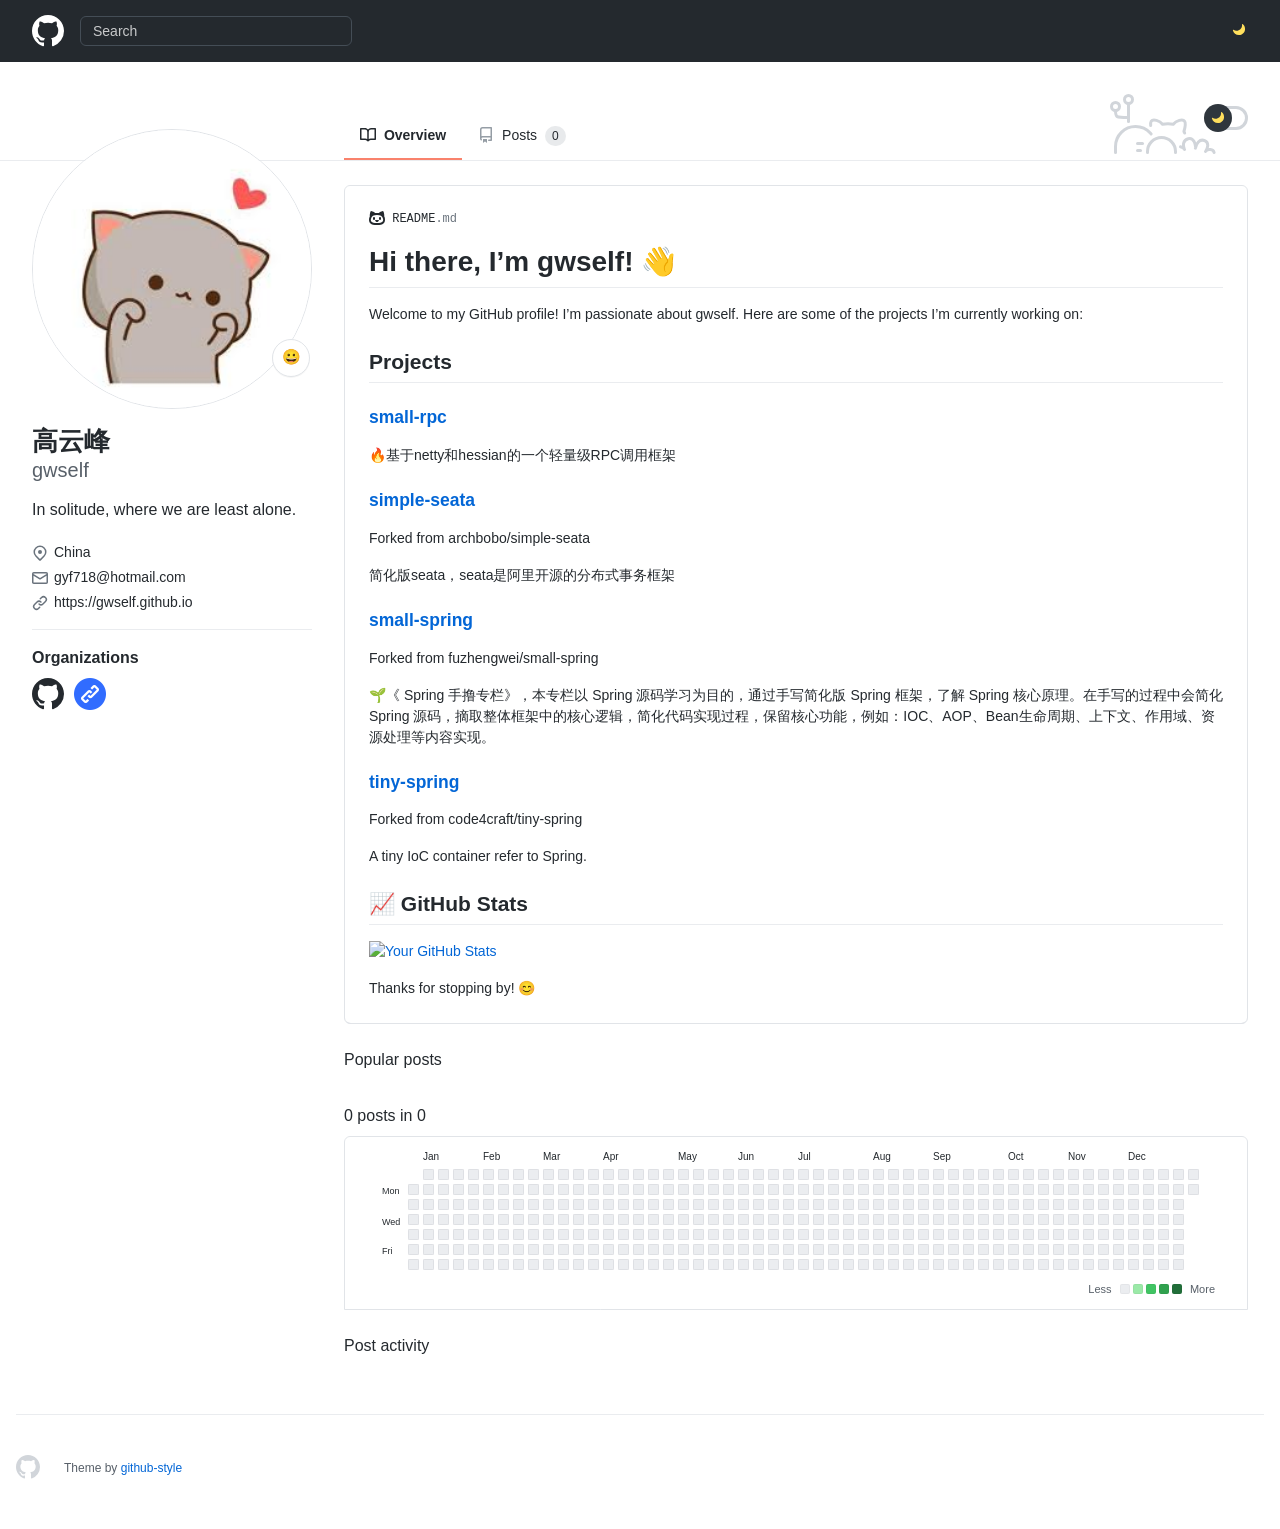
==== commit 2feb87f4: "update site" ====
--- a/index.html
+++ b/index.html
@@ -367,7 +367,7 @@
                   </path>
                 </svg>
                 
-                <a rel="nofollow me" class="link-gray-dark" href="https://gwself.github.com">https://gwself.github.com</a>
+                <a rel="nofollow me" class="link-gray-dark" href="https://gwself.github.io">https://gwself.github.io</a>
                 
               </li>
             </ul>
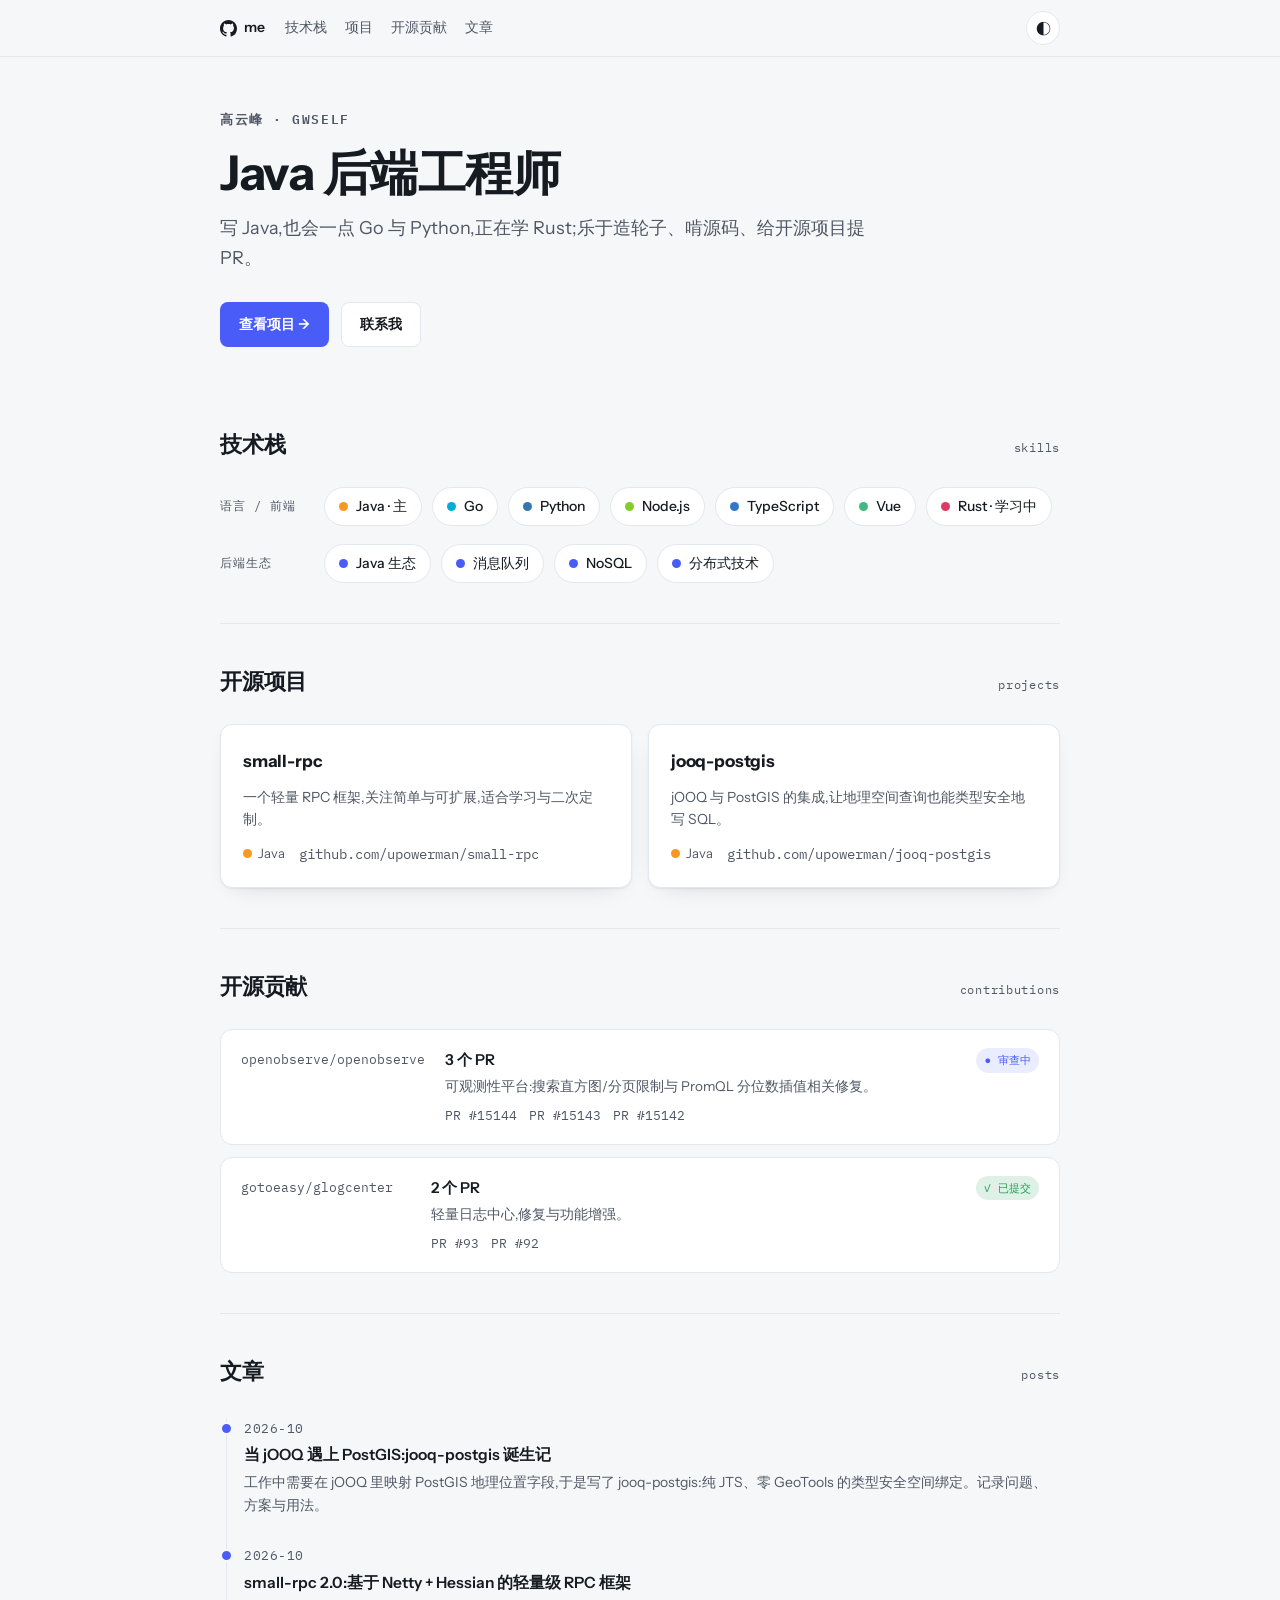
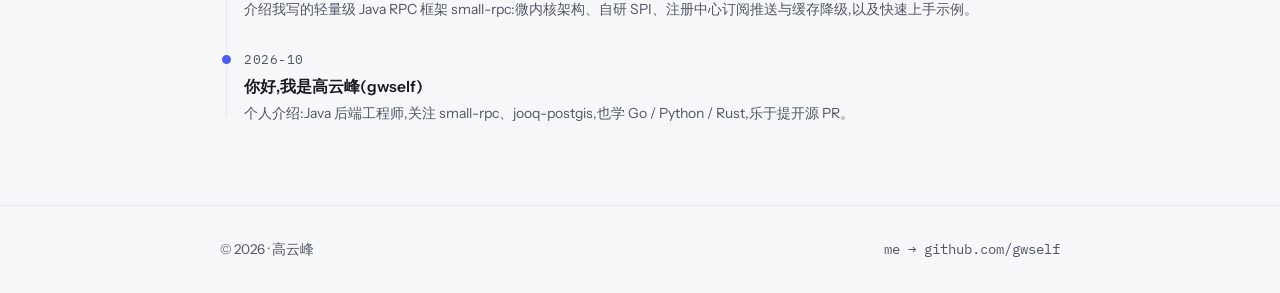
==== commit a087a933: "Redesign site with new visual system and add blog posts - Replace GitHub-style theme with a site-wid" ====
--- a/index.html
+++ b/index.html
@@ -1,634 +1,160 @@
 <!DOCTYPE html>
 <html lang="zh-cn">
 <head>
-	<meta name="generator" content="Hugo 0.121.1">
-    <meta charset="utf-8">
-    <meta name="viewport" content="width=device-width">
-    <script type="application/javascript" src='js/theme-mode.js'></script>
-    <link rel="stylesheet" href='css/frameworks.min.css' />
-    <link rel="stylesheet" href='css/github.min.css' />
-    <link rel="stylesheet" href='css/github-style.css' />
-    <link rel="stylesheet" href='css/light.css' />
-    <link rel="stylesheet" href='css/dark.css' />
-    <link rel="stylesheet" href='css/syntax.css' />
-    <title>gwself&#39;s blog</title>
-    
-    <link rel="icon" type="image/x-icon" href='/images/github.png'>
-    
-    <meta name="theme-color" content="#1e2327">
+  <meta charset="utf-8">
+  <meta name="viewport" content="width=device-width">
+  <title>高云峰 · gwself — Java 后端工程师</title>
+  <meta name="description" content="高云峰(gwself)的个人主页:Java 后端工程师。关注小 RPC、jOOQ/PostGIS,也学习 Go / Python / Rust。" />
+  <meta name="theme-color" content="#161a21">
+  <link rel="icon" href="images/github.png">
+  <link rel="stylesheet" href="https://fonts.googleapis.com/css2?family=Instrument+Sans:wght@400;500;600;700&family=IBM+Plex+Mono:wght@400;600&display=swap">
+  <link rel="stylesheet" href="css/main.css">
+  <script>
+    (function(){
+      var T = function(d){ if(d){ document.documentElement.setAttribute('data-theme', d); } };
+      try { var s = localStorage.getItem('gw-theme'); if (s) T(s); } catch(e){}
+      var btn = function(){ return document.getElementById('themeBtn'); };
+      window.__toggleTheme = function(){
+        var cur = document.documentElement.getAttribute('data-theme');
+        var dark = cur === 'dark' || (!cur && window.matchMedia && window.matchMedia('(prefers-color-scheme: dark)').matches);
+        var next = dark ? 'light' : 'dark';
+        document.documentElement.setAttribute('data-theme', next);
+        try { localStorage.setItem('gw-theme', next); } catch(e){}
+      };
+    })();
+  </script>
+</head>
+<body>
 
-    
-    <meta name="description"
-  content="" />
-<meta name="keywords"
-  content='blog, google analytics' />
-<meta name="robots" content="noodp" />
-<link rel="canonical" href="/" />
+  <nav class="site-nav">
+    <div class="wrap">
+      <a class="nav-me" href="https://github.com/gwself" target="_blank" rel="noopener" title="me → github.com/gwself">
+        <svg height="17" width="17" viewBox="0 0 16 16" aria-hidden="true"><path fill-rule="evenodd" d="M8 0C3.58 0 0 3.58 0 8c0 3.54 2.29 6.53 5.47 7.59.4.07.55-.17.55-.38 0-.19-.01-.82-.01-1.49-2.01.37-2.53-.49-2.69-.94-.09-.23-.48-.94-.82-1.13-.28-.15-.68-.52-.01-.53.63-.01 1.08.58 1.23.82.72 1.21 1.87.87 2.33.66.07-.52.28-.87.51-1.07-1.78-.2-3.64-.89-3.64-3.95 0-.87.31-1.59.82-2.15-.08-.2-.36-1.02.08-2.12 0 0 .67-.21 2.2.82.64-.18 1.32-.27 2-.27.68 0 1.36.09 2 .27 1.53-1.04 2.2-.82 2.2-.82.44 1.1.16 1.92.08 2.12.51.56.82 1.27.82 2.15 0 3.07-1.87 3.75-3.65 3.95.29.25.54.73.54 1.48 0 1.07-.01 1.93-.01 2.2 0 .21.15.46.55.38A8.013 8.013 0 0016 8c0-4.42-3.58-8-8-8z"/></svg>
+        me
+      </a>
+      <nav class="nav-links">
+        <a href="#skills">技术栈</a>
+        <a href="#projects">项目</a>
+        <a href="#contribs">开源贡献</a>
+        <a href="post/">文章</a>
+      </nav>
+      <button class="theme-toggle" id="themeBtn" aria-label="切换主题" onclick="__toggleTheme()">◐</button>
+    </div>
+  </nav>
 
-
-<meta name="twitter:card" content="summary" />
-<meta name="twitter:title" content="gwself&#39;s blog" />
-<meta name="twitter:description"
-  content="In solitude, where we are least alone." />
-<meta name="twitter:site" content="" />
-<meta name="twitter:creator" content="" />
-<meta name="twitter:image"
-  content="">
-
-
-<meta property="og:type" content="website" />
-<meta property="og:title" content="gwself&#39;s blog">
-<meta property="og:description"
-  content="In solitude, where we are least alone." />
-<meta property="og:url" content="/" />
-<meta property="og:site_name" content="gwself&#39;s blog" />
-<meta property="og:image"
-  content="">
-<meta property="og:image:width" content="2048">
-<meta property="og:image:height" content="1024">
-
-
-
-
-<link href="/index.xml" rel="alternate" type="application/rss+xml" title="gwself&#39;s blog" />
-
-
-
-
-
-
-
-</head>
-
-<body>
-  <div style="position: relative">
-  <header class="Header js-details-container Details px-3 px-md-4 px-lg-5 flex-wrap flex-md-nowrap open Details--on">
-    <div class="Header-item mobile-none" style="margin-top: -4px; margin-bottom: -4px;">
-      <a class="Header-link" href="">
-        <svg class="octicon" height="32" viewBox="0 0 16 16" version="1.1" width="32">
-          <path fill-rule="evenodd"
-            d="M8 0C3.58 0 0 3.58 0 8c0 3.54 2.29 6.53 5.47 7.59.4.07.55-.17.55-.38 0-.19-.01-.82-.01-1.49-2.01.37-2.53-.49-2.69-.94-.09-.23-.48-.94-.82-1.13-.28-.15-.68-.52-.01-.53.63-.01 1.08.58 1.23.82.72 1.21 1.87.87 2.33.66.07-.52.28-.87.51-1.07-1.78-.2-3.64-.89-3.64-3.95 0-.87.31-1.59.82-2.15-.08-.2-.36-1.02.08-2.12 0 0 .67-.21 2.2.82.64-.18 1.32-.27 2-.27.68 0 1.36.09 2 .27 1.53-1.04 2.2-.82 2.2-.82.44 1.1.16 1.92.08 2.12.51.56.82 1.27.82 2.15 0 3.07-1.87 3.75-3.65 3.95.29.25.54.73.54 1.48 0 1.07-.01 1.93-.01 2.2 0 .21.15.46.55.38A8.013 8.013 0 0016 8c0-4.42-3.58-8-8-8z">
-          </path>
-        </svg>
-      </a>
-    </div>
-    <div class="Header-item d-md-none">
-      <button class="Header-link btn-link js-details-target" type="button"
-        onclick="document.querySelector('#header-search').style.display = document.querySelector('#header-search').style.display == 'none'? 'block': 'none'">
-        <svg height="24" class="octicon octicon-three-bars" viewBox="0 0 16 16" version="1.1" width="24">
-          <path fill-rule="evenodd"
-            d="M1 2.75A.75.75 0 011.75 2h12.5a.75.75 0 110 1.5H1.75A.75.75 0 011 2.75zm0 5A.75.75 0 011.75 7h12.5a.75.75 0 110 1.5H1.75A.75.75 0 011 7.75zM1.75 12a.75.75 0 100 1.5h12.5a.75.75 0 100-1.5H1.75z">
-          </path>
-        </svg>
-      </button>
-    </div>
-    <div style="display: none;" id="header-search"
-      class="Header-item Header-item--full flex-column flex-md-row width-full flex-order-2 flex-md-order-none mr-0 mr-md-3 mt-3 mt-md-0 Details-content--hidden-not-important d-md-flex">
-      <div
-        class="Header-search header-search flex-auto js-site-search position-relative flex-self-stretch flex-md-self-auto mb-3 mb-md-0 mr-0 mr-md-3 scoped-search site-scoped-search js-jump-to">
-        <div class="position-relative">
-          <form target="_blank" action="https://www.google.com/search" accept-charset="UTF-8" method="get"
-            autocomplete="off">
-            <label
-              class="Header-search-label form-control input-sm header-search-wrapper p-0 js-chromeless-input-container header-search-wrapper-jump-to position-relative d-flex flex-justify-between flex-items-center">
-              <input type="text"
-                class="Header-search-input form-control input-sm header-search-input jump-to-field js-jump-to-field js-site-search-focus js-site-search-field is-clearable"
-                name="q" value="" placeholder="Search" autocomplete="off">
-              <input type="hidden" name="q" value="site:">
-            </label>
-          </form>
-        </div>
+  <section class="hero">
+    <div class="wrap">
+      <div class="eyebrow">高云峰 · gwself</div>
+      <h1 class="hero-title">Java 后端工程师</h1>
+      <p class="hero-sub">写 Java,也会一点 Go 与 Python,正在学 Rust;乐于造轮子、啃源码、给开源项目提 PR。</p>
+      <div class="actions">
+        <a class="btn primary" href="#projects">查看项目 →</a>
+        <a class="btn" href="mailto:gyf718@hotmail.com">联系我</a>
       </div>
     </div>
+  </section>
 
-    <div class="Header-item Header-item--full flex-justify-center d-md-none position-relative">
-      <a class="Header-link " href="">
-        <svg class="octicon octicon-mark-github v-align-middle" height="32" viewBox="0 0 16 16" version="1.1"
-          width="32">
-          <path fill-rule="evenodd"
-            d="M8 0C3.58 0 0 3.58 0 8c0 3.54 2.29 6.53 5.47 7.59.4.07.55-.17.55-.38 0-.19-.01-.82-.01-1.49-2.01.37-2.53-.49-2.69-.94-.09-.23-.48-.94-.82-1.13-.28-.15-.68-.52-.01-.53.63-.01 1.08.58 1.23.82.72 1.21 1.87.87 2.33.66.07-.52.28-.87.51-1.07-1.78-.2-3.64-.89-3.64-3.95 0-.87.31-1.59.82-2.15-.08-.2-.36-1.02.08-2.12 0 0 .67-.21 2.2.82.64-.18 1.32-.27 2-.27.68 0 1.36.09 2 .27 1.53-1.04 2.2-.82 2.2-.82.44 1.1.16 1.92.08 2.12.51.56.82 1.27.82 2.15 0 3.07-1.87 3.75-3.65 3.95.29.25.54.73.54 1.48 0 1.07-.01 1.93-.01 2.2 0 .21.15.46.55.38A8.013 8.013 0 0016 8c0-4.42-3.58-8-8-8z">
-          </path>
-        </svg>
-      </a>
-    </div>
-    <div class="Header-item" style="margin-right: 0;">
-      <a href="javascript:void(0)" class="Header-link no-select" onclick="switchTheme()">
-        <svg style="fill: var(--color-profile-color-modes-toggle-moon);" class="no-select" viewBox="0 0 16 16"
-          version="1.1" width="16" height="16">
-          <path fill-rule="evenodd" clip-rule="evenodd"
-            d="M4.52208 7.71754C7.5782 7.71754 10.0557 5.24006 10.0557 2.18394C10.0557 1.93498 10.0392 1.68986 10.0074 1.44961C9.95801 1.07727 10.3495 0.771159 10.6474 0.99992C12.1153 2.12716 13.0615 3.89999 13.0615 5.89383C13.0615 9.29958 10.3006 12.0605 6.89485 12.0605C3.95334 12.0605 1.49286 10.001 0.876728 7.24527C0.794841 6.87902 1.23668 6.65289 1.55321 6.85451C2.41106 7.40095 3.4296 7.71754 4.52208 7.71754Z">
-          </path>
-        </svg>
-      </a>
-    </div>
-  </header>
-</div>
-  
-<div class="application-main">
-  <main>
-    
+  <main class="wrap">
 
-
-<div class="mt-4 position-sticky top-0 d-none d-md-block bg-white width-full border-bottom color-border-secondary"
-  style="z-index:3;">
-  <div class="container-xl px-3 px-md-4 px-lg-5">
-    <div class="gutter-condensed gutter-lg flex-column flex-md-row d-flex">
-      <div class="flex-shrink-0 col-12 col-md-3 mb-4 mb-md-0">
-      </div>
-      <div class="flex-shrink-0 col-12 col-md-9 mb-4 mb-md-0">
-        <div class="UnderlineNav width-full box-shadow-none hx_UnderlineNav-with-profile-color-modes-banner">
-          <nav class="UnderlineNav-body">
-            <a class="UnderlineNav-item  selected " href="">
-              <svg class="octicon octicon-book UnderlineNav-octicon hide-sm" height="16" viewBox="0 0 16 16"
-                version="1.1" width="16">
-                <path fill-rule="evenodd"
-                  d="M0 1.75A.75.75 0 01.75 1h4.253c1.227 0 2.317.59 3 1.501A3.744 3.744 0 0111.006 1h4.245a.75.75 0 01.75.75v10.5a.75.75 0 01-.75.75h-4.507a2.25 2.25 0 00-1.591.659l-.622.621a.75.75 0 01-1.06 0l-.622-.621A2.25 2.25 0 005.258 13H.75a.75.75 0 01-.75-.75V1.75zm8.755 3a2.25 2.25 0 012.25-2.25H14.5v9h-3.757c-.71 0-1.4.201-1.992.572l.004-7.322zm-1.504 7.324l.004-5.073-.002-2.253A2.25 2.25 0 005.003 2.5H1.5v9h3.757a3.75 3.75 0 011.994.574z">
-                </path>
-              </svg>
-              Overview
-            </a>
-            <a class="UnderlineNav-item " href="/post/">
-              <svg class="octicon octicon-repo UnderlineNav-octicon hide-sm" height="16" viewBox="0 0 16 16"
-                version="1.1" width="16">
-                <path fill-rule="evenodd"
-                  d="M2 2.5A2.5 2.5 0 014.5 0h8.75a.75.75 0 01.75.75v12.5a.75.75 0 01-.75.75h-2.5a.75.75 0 110-1.5h1.75v-2h-8a1 1 0 00-.714 1.7.75.75 0 01-1.072 1.05A2.495 2.495 0 012 11.5v-9zm10.5-1V9h-8c-.356 0-.694.074-1 .208V2.5a1 1 0 011-1h8zM5 12.25v3.25a.25.25 0 00.4.2l1.45-1.087a.25.25 0 01.3 0L8.6 15.7a.25.25 0 00.4-.2v-3.25a.25.25 0 00-.25-.25h-3.5a.25.25 0 00-.25.25z">
-                </path>
-              </svg>
-              Posts
-              <span class="Counter">0</span>
-            </a>
-          </nav>
-          <div class="profile-color-modes js-promo-color-modes-banner-profile isInitialToggle">
-            <svg width="106" height="60" viewBox="0 0 106 60" fill="none" stroke-width="3" stroke-linecap="round"
-              stroke-linejoin="round" xmlns="http://www.w3.org/2000/svg">
-              <g class="profile-color-modes-illu-group profile-color-modes-illu-red">
-                <path d="M37.5 58.5V57.5C37.5 49.768 43.768 43.5 51.5 43.5V43.5C59.232 43.5 65.5 49.768 65.5 57.5V58.5">
-                </path>
-              </g>
-              <g class="profile-color-modes-illu-group profile-color-modes-illu-orange">
-                <path
-                  d="M104.07 58.5C103.401 55.092 97.7635 54.3869 95.5375 57.489C97.4039 54.6411 99.7685 48.8845 94.6889 46.6592C89.4817 44.378 86.1428 50.1604 85.3786 54.1158C85.9519 50.4768 83.7226 43.294 78.219 44.6737C72.7154 46.0534 72.7793 51.3754 74.4992 55.489C74.169 54.7601 72.4917 53.3567 70.5 52.8196">
-                </path>
-              </g>
-              <g class="profile-color-modes-illu-group profile-color-modes-illu-purple">
-                <path
-                  d="M5.51109 58.5V52.5C5.51109 41.4543 14.4654 32.5 25.5111 32.5C31.4845 32.5 36.8464 35.1188 40.5111 39.2709C40.7212 39.5089 40.9258 39.7521 41.1245 40">
-                </path>
-                <path d="M27.511 49.5C29.6777 49.5 28.911 49.5 32.511 49.5"></path>
-                <path d="M27.511 56.5C29.6776 56.5 26.911 56.5 30.511 56.5"></path>
-              </g>
-              <g class="profile-color-modes-illu-group profile-color-modes-illu-green">
-                <circle cx="5.5" cy="12.5" r="4"></circle>
-                <circle cx="18.5" cy="5.5" r="4"></circle>
-                <path d="M18.5 9.5L18.5 27.5"></path>
-                <path d="M18.5 23.5C6 23.5 5.5 23.6064 5.5 16.5"></path>
-              </g>
-              <g class="profile-color-modes-illu-group profile-color-modes-illu-blue">
-                <g class="profile-color-modes-illu-frame">
-                  <path
-                    d="M40.6983 31.5C40.5387 29.6246 40.6456 28.0199 41.1762 27.2317C42.9939 24.5312 49.7417 26.6027 52.5428 30.2409C54.2551 29.8552 56.0796 29.6619 57.9731 29.6619C59.8169 29.6619 61.5953 29.8452 63.2682 30.211C66.0833 26.5913 72.799 24.5386 74.6117 27.2317C75.6839 28.8246 75.0259 33.7525 73.9345 37.5094C74.2013 37.9848 74.4422 38.4817 74.6555 39">
-                  </path>
-                </g>
-                <g class="profile-color-modes-illu-frame">
-                  <path
-                    d="M41.508 31.5C41.6336 31.2259 41.7672 30.9582 41.9085 30.6968C40.7845 26.9182 40.086 21.8512 41.1762 20.2317C42.9939 17.5312 49.7417 19.6027 52.5428 23.2409C54.2551 22.8552 56.0796 22.6619 57.9731 22.6619C59.8169 22.6619 61.5953 22.8452 63.2682 23.211C66.0833 19.5913 72.799 17.5386 74.6117 20.2317C75.6839 21.8246 75.0259 26.7525 73.9345 30.5094C75.1352 32.6488 75.811 35.2229 75.811 38.2283C75.811 38.49 75.8058 38.7472 75.7957 39">
-                  </path>
-                  <path d="M49.4996 33V35.6757"></path>
-                  <path d="M67.3375 33V35.6757"></path>
-                </g>
-                <g class="profile-color-modes-illu-frame">
-                  <path
-                    d="M41.508 31.5C41.6336 31.2259 41.7672 30.9582 41.9085 30.6968C40.7845 26.9182 40.086 21.8512 41.1762 20.2317C42.9939 17.5312 49.7417 19.6027 52.5428 23.2409C54.2551 22.8552 56.0796 22.6619 57.9731 22.6619C59.8169 22.6619 61.5953 22.8452 63.2682 23.211C66.0833 19.5913 72.799 17.5386 74.6117 20.2317C75.6839 21.8246 75.0259 26.7525 73.9345 30.5094C75.1352 32.6488 75.811 35.2229 75.811 38.2283C75.811 38.49 75.8058 38.7472 75.7957 39">
-                  </path>
-                </g>
-                <g class="profile-color-modes-illu-frame">
-                  <path
-                    d="M41.508 31.5C41.6336 31.2259 41.7672 30.9582 41.9085 30.6968C40.7845 26.9182 40.086 21.8512 41.1762 20.2317C42.9939 17.5312 49.7417 19.6027 52.5428 23.2409C54.2551 22.8552 56.0796 22.6619 57.9731 22.6619C59.8169 22.6619 61.5953 22.8452 63.2682 23.211C66.0833 19.5913 72.799 17.5386 74.6117 20.2317C75.6839 21.8246 75.0259 26.7525 73.9345 30.5094C75.1352 32.6488 75.811 35.2229 75.811 38.2283C75.811 38.49 75.8058 38.7472 75.7957 39">
-                  </path>
-                  <path d="M49.4996 33V35.6757"></path>
-                  <path d="M67.3375 33V35.6757"></path>
-                </g>
-                <g class="profile-color-modes-illu-frame">
-                  <path
-                    d="M41.508 31.5C41.6336 31.2259 41.7672 30.9582 41.9085 30.6968C40.7845 26.9182 40.086 21.8512 41.1762 20.2317C42.9939 17.5312 49.7417 19.6027 52.5428 23.2409C54.2551 22.8552 56.0796 22.6619 57.9731 22.6619C59.8169 22.6619 61.5953 22.8452 63.2682 23.211C66.0833 19.5913 72.799 17.5386 74.6117 20.2317C75.6839 21.8246 75.0259 26.7525 73.9345 30.5094C75.1352 32.6488 75.811 35.2229 75.811 38.2283C75.811 38.49 75.8058 38.7472 75.7957 39">
-                  </path>
-                </g>
-                <g class="profile-color-modes-illu-frame">
-                  <path
-                    d="M41.508 31.5C41.6336 31.2259 41.7672 30.9582 41.9085 30.6968C40.7845 26.9182 40.086 21.8512 41.1762 20.2317C42.9939 17.5312 49.7417 19.6027 52.5428 23.2409C54.2551 22.8552 56.0796 22.6619 57.9731 22.6619C59.8169 22.6619 61.5953 22.8452 63.2682 23.211C66.0833 19.5913 72.799 17.5386 74.6117 20.2317C75.6839 21.8246 75.0259 26.7525 73.9345 30.5094C75.1352 32.6488 75.811 35.2229 75.811 38.2283C75.811 38.49 75.8058 38.7472 75.7957 39">
-                  </path>
-                  <path d="M49.4996 33V35.6757"></path>
-                  <path d="M67.3375 33V35.6757"></path>
-                </g>
-                <g class="profile-color-modes-illu-frame">
-                  <path
-                    d="M73.4999 40.2236C74.9709 38.2049 75.8108 35.5791 75.8108 32.2283C75.8108 29.2229 75.1351 26.6488 73.9344 24.5094C75.0258 20.7525 75.6838 15.8246 74.6116 14.2317C72.7989 11.5386 66.0832 13.5913 63.2681 17.211C61.5952 16.8452 59.8167 16.6619 57.973 16.6619C56.0795 16.6619 54.2549 16.8552 52.5427 17.2409C49.7416 13.6027 42.9938 11.5312 41.176 14.2317C40.0859 15.8512 40.7843 20.9182 41.9084 24.6968C41.003 26.3716 40.4146 28.3065 40.2129 30.5">
-                  </path>
-                  <path d="M82.9458 30.5471L76.8413 31.657"></path>
-                  <path d="M76.2867 34.4319L81.8362 37.7616"></path>
-                  <path d="M49.4995 27.8242V30.4999"></path>
-                  <path d="M67.3374 27.8242V30.4998"></path>
-                </g>
-                <g class="profile-color-modes-illu-frame">
-                  <path
-                    d="M45.3697 34.2658C41.8877 32.1376 39.7113 28.6222 39.7113 23.2283C39.7113 20.3101 40.3483 17.7986 41.4845 15.6968C40.3605 11.9182 39.662 6.85125 40.7522 5.23168C42.5699 2.53117 49.3177 4.6027 52.1188 8.24095C53.831 7.85521 55.6556 7.66186 57.5491 7.66186C59.3929 7.66186 61.1713 7.84519 62.8442 8.21095C65.6593 4.59134 72.375 2.5386 74.1877 5.23168C75.2599 6.82461 74.6019 11.7525 73.5105 15.5094C74.7112 17.6488 75.3869 20.2229 75.3869 23.2283C75.3869 28.6222 73.2105 32.1376 69.7285 34.2658C70.8603 35.5363 72.6057 38.3556 73.3076 40">
-                  </path>
-                  <path d="M49.0747 19.8242V22.4999"></path>
-                  <path
-                    d="M54.0991 28C54.6651 29.0893 55.7863 30.0812 57.9929 30.0812C59.0642 30.0812 59.8797 29.8461 60.5 29.4788">
-                  </path>
-                  <path d="M66.9126 19.8242V22.4999"></path>
-                  <path d="M33.2533 20.0237L39.0723 22.1767"></path>
-                  <path d="M39.1369 25.0058L33.0935 27.3212"></path>
-                  <path d="M81.8442 19.022L76.0252 21.1751"></path>
-                  <path d="M75.961 24.0041L82.0045 26.3196"></path>
-                </g>
-                <g class="profile-color-modes-illu-frame">
-                  <path
-                    d="M73.4999 40.2236C74.9709 38.2049 75.8108 35.5791 75.8108 32.2283C75.8108 29.2229 75.1351 26.6488 73.9344 24.5094C75.0258 20.7525 75.6838 15.8246 74.6116 14.2317C72.7989 11.5386 66.0832 13.5913 63.2681 17.211C61.5952 16.8452 59.8167 16.6619 57.973 16.6619C56.0795 16.6619 54.2549 16.8552 52.5427 17.2409C49.7416 13.6027 42.9938 11.5312 41.176 14.2317C40.0859 15.8512 40.7843 20.9182 41.9084 24.6968C41.003 26.3716 40.4146 28.3065 40.2129 30.5">
-                  </path>
-                  <path d="M82.9458 30.5471L76.8413 31.657"></path>
-                  <path d="M76.2867 34.4319L81.8362 37.7616"></path>
-                  <path d="M49.4995 27.8242V30.4999"></path>
-                  <path d="M67.3374 27.8242V30.4998"></path>
-                </g>
-                <g class="profile-color-modes-illu-frame">
-                  <path
-                    d="M40.6983 31.5C40.5387 29.6246 40.6456 28.0199 41.1762 27.2317C42.9939 24.5312 49.7417 26.6027 52.5428 30.2409C54.2551 29.8552 56.0796 29.6619 57.9731 29.6619C59.8169 29.6619 61.5953 29.8452 63.2682 30.211C66.0833 26.5913 72.799 24.5386 74.6117 27.2317C75.6839 28.8246 75.0259 33.7525 73.9345 37.5094C74.2013 37.9848 74.4422 38.4817 74.6555 39">
-                  </path>
-                </g>
-              </g>
-            </svg>
-            <span class="profile-color-modes-toggle js-promo-color-modes-toggle no-select" tabindex="0"
-              onclick="switchTheme()">
-              <div class="profile-color-modes-toggle-track no-select"></div>
-              <div class="profile-color-modes-toggle-thumb js-promo-color-modes-thumb">
-                <svg style="fill: var(--color-profile-color-modes-toggle-moon); margin: 7px 0 0 7px;" width="14"
-                  height="13" viewBox="0 0 14 13" xmlns="http://www.w3.org/2000/svg">
-                  <path fill-rule="evenodd" clip-rule="evenodd"
-                    d="M4.52208 7.71754C7.5782 7.71754 10.0557 5.24006 10.0557 2.18394C10.0557 1.93498 10.0392 1.68986 10.0074 1.44961C9.95801 1.07727 10.3495 0.771159 10.6474 0.99992C12.1153 2.12716 13.0615 3.89999 13.0615 5.89383C13.0615 9.29958 10.3006 12.0605 6.89485 12.0605C3.95334 12.0605 1.49286 10.001 0.876728 7.24527C0.794841 6.87902 1.23668 6.65289 1.55321 6.85451C2.41106 7.40095 3.4296 7.71754 4.52208 7.71754Z">
-                  </path>
-                </svg>
-              </div>
-            </span>
+    <section id="skills">
+      <div class="sec-head"><h2>技术栈</h2><span class="mono">skills</span></div>
+      <div class="skill-group">
+        <div class="skill-row">
+          <span class="skill-label">语言 / 前端</span>
+          <div class="skills">
+            <span class="chip"><span class="dot" style="background:#f89820"></span>Java · 主</span>
+            <span class="chip"><span class="dot" style="background:#00add8"></span>Go</span>
+            <span class="chip"><span class="dot" style="background:#3776ab"></span>Python</span>
+            <span class="chip"><span class="dot" style="background:#83cd29"></span>Node.js</span>
+            <span class="chip"><span class="dot" style="background:#3178c6"></span>TypeScript</span>
+            <span class="chip"><span class="dot" style="background:#42b883"></span>Vue</span>
+            <span class="chip"><span class="dot" style="background:#de3b60"></span>Rust · 学习中</span>
+          </div>
+        </div>
+        <div class="skill-row">
+          <span class="skill-label">后端生态</span>
+          <div class="skills">
+            <span class="chip"><span class="dot dot-accent"></span>Java 生态</span>
+            <span class="chip"><span class="dot dot-accent"></span>消息队列</span>
+            <span class="chip"><span class="dot dot-accent"></span>NoSQL</span>
+            <span class="chip"><span class="dot dot-accent"></span>分布式技术</span>
           </div>
         </div>
       </div>
-    </div>
-  </div>
-</div>
+    </section>
 
-<div class="container-xl px-3 px-md-4 px-lg-5">
-  <div class="gutter-condensed gutter-lg flex-column flex-md-row d-flex">
-    <div class="flex-shrink-0 col-12 col-md-3 mb-4 mb-md-0">
-      <div class="h-card mt-md-n5" style="margin-top:24px">
-        <div class="user-profile-sticky-bar js-user-profile-sticky-bar d-none d-md-block" id="headerStuck">
-          <div class="user-profile-mini-vcard d-table">
-            <span class="user-profile-mini-avatar d-table-cell v-align-middle lh-condensed-ultra pr-2">
-              
-              <img class="rounded-1 avatar-user" height="32" width="32" src="images/avatar.png">
-              
-            </span>
-            <span class="d-table-cell v-align-middle lh-condensed">
-              <strong>高云峰</strong>
-            </span>
+    <section id="projects">
+      <div class="sec-head"><h2>开源项目</h2><span class="mono">projects</span></div>
+      <div class="grid">
+        <article class="card">
+          <h3><a href="https://github.com/upowerman/small-rpc">small-rpc</a></h3>
+          <p>一个轻量 RPC 框架,关注简单与可扩展,适合学习与二次定制。</p>
+          <div class="meta">
+            <span class="lang"><span class="dot" style="background:#f89820"></span>Java</span>
+            <span class="mono">github.com/upowerman/small-rpc</span>
           </div>
+        </article>
+        <article class="card">
+          <h3><a href="https://github.com/upowerman/jooq-postgis">jooq-postgis</a></h3>
+          <p>jOOQ 与 PostGIS 的集成,让地理空间查询也能类型安全地写 SQL。</p>
+          <div class="meta">
+            <span class="lang"><span class="dot" style="background:#f89820"></span>Java</span>
+            <span class="mono">github.com/upowerman/jooq-postgis</span>
+          </div>
+        </article>
+      </div>
+    </section>
+
+    <section id="contribs">
+      <div class="sec-head"><h2>开源贡献</h2><span class="mono">contributions</span></div>
+      <div class="contribs">
+        <div class="contrib">
+          <div class="who">openobserve/openobserve</div>
+          <div class="what">
+            <div class="t"><a href="https://github.com/openobserve/openobserve" target="_blank" rel="noopener">3 个 PR</a></div>
+            <div class="d">可观测性平台:搜索直方图/分页限制与 PromQL 分位数插值相关修复。</div>
+            <div class="prlinks">
+              <a href="https://github.com/openobserve/openobserve/pull/15144" target="_blank" rel="noopener" title="fix(search): keep a histogram query eligible when it carries an explicit limit">PR #15144</a>
+              <a href="https://github.com/openobserve/openobserve/pull/15143" target="_blank" rel="noopener" title="fix(search): clamp _around page size so small or invalid sizes stop expanding to the default limit">PR #15143</a>
+              <a href="https://github.com/openobserve/openobserve/pull/15142" target="_blank" rel="noopener" title="fix(promql): quantile interpolation keeps infinite bounds like Prometheus">PR #15142</a>
+            </div>
+          </div>
+          <span class="badge review">● 审查中</span>
         </div>
-        <div class="clearfix d-flex d-md-block flex-items-center mb-4 mb-md-0">
-          <div class="position-relative d-inline-block col-2 col-md-12 mr-3 mr-md-0 flex-shrink-0" style="z-index:4;">
-            
-            <a href="images/avatar.png">
-              <img style="height:auto;" alt="Avatar" width="260" height="260" id="headerImg"
-                class="avatar avatar-user width-full border bg-white" src="images/avatar.png">
-            </a>
-            
-            
-            <div class="user-status-container position-relative hide-sm hide-md">
-              <div class="f5 user-status-circle-badge-container">
-                <div class="user-status-circle-badge d-inline-block lh-condensed-ultra p-2">
-                  <div class="d-flex flex-items-center flex-items-stretch">
-                    <div class="f6 lh-condensed user-status-header d-inline-flex user-status-emoji-only-header circle">
-                      <div class="user-status-emoji-container flex-shrink-0 mr-2 d-flex flex-items-center flex-justify-center ">
-                        <div><g-emoji class="g-emoji">😀</g-emoji></div>
-                      </div>
-                    </div>
-                  </div>
-                </div>
-              </div>
+        <div class="contrib">
+          <div class="who">gotoeasy/glogcenter</div>
+          <div class="what">
+            <div class="t"><a href="https://github.com/gotoeasy/glogcenter" target="_blank" rel="noopener">2 个 PR</a></div>
+            <div class="d">轻量日志中心,修复与功能增强。</div>
+            <div class="prlinks">
+              <a href="https://github.com/gotoeasy/glogcenter/pull/93" target="_blank" rel="noopener">PR #93</a>
+              <a href="https://github.com/gotoeasy/glogcenter/pull/92" target="_blank" rel="noopener">PR #92</a>
             </div>
-            
           </div>
-
-          <div
-            class="vcard-names-container float-left col-10 col-md-12 pt-1 pt-md-3 pb-1 pb-md-3 js-sticky js-user-profile-sticky-fields"
-            data-original-top="0px" style="position: sticky;">
-            <h1 class="vcard-names pl-2 pl-md-0">
-              <span class="p-name vcard-fullname d-block overflow-hidden">高云峰</span>
-              
-              <span class="p-nickname vcard-username d-block">gwself</span>
-              
-            </h1>
-          </div>
-        </div>
-
-        <div class="p-note user-profile-bio mb-3 js-user-profile-bio f4">
-          <div>In solitude, where we are least alone.</div>
-        </div>
-
-        <div class="d-flex flex-column">
-          <div class="js-profile-editable-area d-flex flex-column d-md-block">
-            <ul class="vcard-details">
-              
-              <li class="vcard-detail pt-1 css-truncate css-truncate-target hide-sm hide-md">
-                <svg class="octicon octicon-location" viewBox="0 0 16 16" version="1.1" width="16" height="16">
-                  <path fill-rule="evenodd"
-                    d="M11.536 3.464a5 5 0 010 7.072L8 14.07l-3.536-3.535a5 5 0 117.072-7.072v.001zm1.06 8.132a6.5 6.5 0 10-9.192 0l3.535 3.536a1.5 1.5 0 002.122 0l3.535-3.536zM8 9a2 2 0 100-4 2 2 0 000 4z">
-                  </path>
-                </svg>
-                <span class="p-label">China</span>
-              </li>
-              
-
-              
-              <li class="vcard-detail pt-1 css-truncate css-truncate-target ">
-                <svg class="octicon octicon-mail" viewBox="0 0 16 16" version="1.1" width="16" height="16">
-                  <path fill-rule="evenodd"
-                    d="M1.75 2A1.75 1.75 0 000 3.75v.736a.75.75 0 000 .027v7.737C0 13.216.784 14 1.75 14h12.5A1.75 1.75 0 0016 12.25v-8.5A1.75 1.75 0 0014.25 2H1.75zM14.5 4.07v-.32a.25.25 0 00-.25-.25H1.75a.25.25 0 00-.25.25v.32L8 7.88l6.5-3.81zm-13 1.74v6.441c0 .138.112.25.25.25h12.5a.25.25 0 00.25-.25V5.809L8.38 9.397a.75.75 0 01-.76 0L1.5 5.809z">
-                  </path>
-                </svg>
-                <a class="u-email link-gray-dark " href="mailto:gyf718@hotmail.com">gyf718@hotmail.com</a>
-              </li>
-              
-
-              <li class="vcard-detail pt-1 css-truncate css-truncate-target ">
-                <svg class="octicon octicon-link" viewBox="0 0 16 16" version="1.1" width="16" height="16">
-                  <path fill-rule="evenodd"
-                    d="M7.775 3.275a.75.75 0 001.06 1.06l1.25-1.25a2 2 0 112.83 2.83l-2.5 2.5a2 2 0 01-2.83 0 .75.75 0 00-1.06 1.06 3.5 3.5 0 004.95 0l2.5-2.5a3.5 3.5 0 00-4.95-4.95l-1.25 1.25zm-4.69 9.64a2 2 0 010-2.83l2.5-2.5a2 2 0 012.83 0 .75.75 0 001.06-1.06 3.5 3.5 0 00-4.95 0l-2.5 2.5a3.5 3.5 0 004.95 4.95l1.25-1.25a.75.75 0 00-1.06-1.06l-1.25 1.25a2 2 0 01-2.83 0z">
-                  </path>
-                </svg>
-                
-                <a rel="nofollow me" class="link-gray-dark" href="https://gwself.github.io">https://gwself.github.io</a>
-                
-              </li>
-            </ul>
-          </div>
-        </div>
-
-        <div class="border-top color-border-secondary pt-3 mt-3 clearfix hide-sm hide-md">
-          <h2 class="mb-2 h4">Organizations</h2>
-          <div style="display:flex;justify-content:flex-start;flex-wrap:wrap;margin-bottom:3px;">
-          
-          <a style="margin: 0 10px 10px 0;" href="https://github.com/gwself">
-            <svg id="github-icon" viewBox="0 0 16 16" version="1.1" width="32" height="32" fill="#24292e">
-              <path fill-rule="evenodd" d="M8 0C3.58 0 0 3.58 0 8c0 3.54 2.29 6.53 5.47 7.59.4.07.55-.17.55-.38 0-.19-.01-.82-.01-1.49-2.01.37-2.53-.49-2.69-.94-.09-.23-.48-.94-.82-1.13-.28-.15-.68-.52-.01-.53.63-.01 1.08.58 1.23.82.72 1.21 1.87.87 2.33.66.07-.52.28-.87.51-1.07-1.78-.2-3.64-.89-3.64-3.95 0-.87.31-1.59.82-2.15-.08-.2-.36-1.02.08-2.12 0 0 .67-.21 2.2.82.64-.18 1.32-.27 2-.27.68 0 1.36.09 2 .27 1.53-1.04 2.2-.82 2.2-.82.44 1.1.16 1.92.08 2.12.51.56.82 1.27.82 2.15 0 3.07-1.87 3.75-3.65 3.95.29.25.54.73.54 1.48 0 1.07-.01 1.93-.01 2.2 0 .21.15.46.55.38A8.013 8.013 0 0016 8c0-4.42-3.58-8-8-8z">
-              </path>
-            </svg>
-          </a>
-          
-
-          
-
-          
-
-          
-
-          
-
-          
-
-          
-
-          
-          
-          
-          <a style="margin: 0 10px 10px 0;" href="https://github.com/upowerman">
-            <img alt="@Link" width="32" height="32" src='images/link.png' class="avatar">
-          </a>
-          
-          
-          
-
-          
-         </div>
+          <span class="badge merged">✓ 已提交</span>
         </div>
       </div>
+    </section>
+
+    <section id="posts">
+      <div class="sec-head"><h2>文章</h2><span class="mono">posts</span></div>
+      <ul class="timeline" id="postList" data-feed="post/index.xml">
+        <li class="tl-item">
+          <div class="tt empty">还没有发布文章,敬请期待。</div>
+        </li>
+      </ul>
+    </section>
+
+  </main>
+
+  <footer class="site-footer">
+    <div class="wrap">
+      <span>© <span id="year">2026</span> · 高云峰</span>
+      <a href="https://github.com/gwself" target="_blank" rel="noopener" class="mono">me → github.com/gwself</a>
     </div>
+  </footer>
 
-    <div class="flex-shrink-0 col-12 col-md-9 mb-4 mb-md-0">
-      
-
-<div class="UnderlineNav user-profile-nav d-block d-md-none position-sticky top-0 pl-3 ml-n3 mr-n3 pr-3 bg-white"
-  style="z-index:3;">
-  <nav class="UnderlineNav-body">
-    <a class="UnderlineNav-item  selected " href="">
-      <svg class="octicon octicon-book UnderlineNav-octicon hide-sm" height="16" viewBox="0 0 16 16" version="1.1"
-        width="16">
-        <path fill-rule="evenodd"
-          d="M0 1.75A.75.75 0 01.75 1h4.253c1.227 0 2.317.59 3 1.501A3.744 3.744 0 0111.006 1h4.245a.75.75 0 01.75.75v10.5a.75.75 0 01-.75.75h-4.507a2.25 2.25 0 00-1.591.659l-.622.621a.75.75 0 01-1.06 0l-.622-.621A2.25 2.25 0 005.258 13H.75a.75.75 0 01-.75-.75V1.75zm8.755 3a2.25 2.25 0 012.25-2.25H14.5v9h-3.757c-.71 0-1.4.201-1.992.572l.004-7.322zm-1.504 7.324l.004-5.073-.002-2.253A2.25 2.25 0 005.003 2.5H1.5v9h3.757a3.75 3.75 0 011.994.574z">
-        </path>
-      </svg>
-      Overview
-    </a>
-    <a class='UnderlineNav-item  '
-      href="/post/">
-      <svg class="octicon octicon-repo UnderlineNav-octicon hide-sm" height="16" viewBox="0 0 16 16" version="1.1"
-        width="16">
-        <path fill-rule="evenodd"
-          d="M2 2.5A2.5 2.5 0 014.5 0h8.75a.75.75 0 01.75.75v12.5a.75.75 0 01-.75.75h-2.5a.75.75 0 110-1.5h1.75v-2h-8a1 1 0 00-.714 1.7.75.75 0 01-1.072 1.05A2.495 2.495 0 012 11.5v-9zm10.5-1V9h-8c-.356 0-.694.074-1 .208V2.5a1 1 0 011-1h8zM5 12.25v3.25a.25.25 0 00.4.2l1.45-1.087a.25.25 0 01.3 0L8.6 15.7a.25.25 0 00.4-.2v-3.25a.25.25 0 00-.25-.25h-3.5a.25.25 0 00-.25.25z">
-        </path>
-      </svg>
-      Posts
-      <span class="Counter ">0</span>
-    </a>
-  </nav>
-</div>
-
-      
-      
-
-
-
-
-
-
-
-
-<div>
-  <div class="position-relative">
-    
-    <div class="Box mt-4">
-      <div class="Box-body p-4">
-        <div class="d-flex flex-justify-between">
-          <div class="text-mono text-small mb-3">
-            <svg class="octicon octicon-octoface" viewBox="0 0 16 16" version="1.1" width="16" height="16">
-              <path fill-rule="evenodd"
-                d="M1.326 1.973a1.2 1.2 0 011.49-.832c.387.112.977.307 1.575.602.586.291 1.243.71 1.7 1.296.022.027.042.056.061.084A13.22 13.22 0 018 3c.67 0 1.289.037 1.861.108l.051-.07c.457-.586 1.114-1.004 1.7-1.295a9.654 9.654 0 011.576-.602 1.2 1.2 0 011.49.832c.14.493.356 1.347.479 2.29.079.604.123 1.28.07 1.936.541.977.773 2.11.773 3.301C16 13 14.5 15 8 15s-8-2-8-5.5c0-1.034.238-2.128.795-3.117-.08-.712-.034-1.46.052-2.12.122-.943.34-1.797.479-2.29zM8 13.065c6 0 6.5-2 6-4.27C13.363 5.905 11.25 5 8 5s-5.363.904-6 3.796c-.5 2.27 0 4.27 6 4.27z">
-              </path>
-              <path
-                d="M4 8a1 1 0 012 0v1a1 1 0 01-2 0V8zm2.078 2.492c-.083-.264.146-.492.422-.492h3c.276 0 .505.228.422.492C9.67 11.304 8.834 12 8 12c-.834 0-1.669-.696-1.922-1.508zM10 8a1 1 0 112 0v1a1 1 0 11-2 0V8z">
-              </path>
-            </svg>
-            README<span class="text-gray-light">.md</span>
-          </div>
-        </div>
-        <article class="markdown-body entry-content container-lg f5"><h1 id="hi-there-im-gwself-">Hi there, I&rsquo;m gwself! 👋</h1>
-<p>Welcome to my GitHub profile! I&rsquo;m passionate about gwself. Here are some of the projects I&rsquo;m currently working on:</p>
-<h2 id="projects">Projects</h2>
-<h3 id="small-rpchttpsgithubcomupowermansmall-rpc"><a href="https://github.com/upowerman/small-rpc">small-rpc</a></h3>
-<p>🔥基于netty和hessian的一个轻量级RPC调用框架</p>
-<h3 id="simple-seatahttpsgithubcomgwselfsimple-seata"><a href="https://github.com/gwself/simple-seata">simple-seata</a></h3>
-<p>Forked from archbobo/simple-seata</p>
-<p>简化版seata，seata是阿里开源的分布式事务框架</p>
-<h3 id="small-springhttpsgithubcomgwselfsmall-spring"><a href="https://github.com/gwself/small-spring">small-spring</a></h3>
-<p>Forked from fuzhengwei/small-spring</p>
-<p>🌱《 Spring 手撸专栏》，本专栏以 Spring 源码学习为目的，通过手写简化版 Spring 框架，了解 Spring 核心原理。在手写的过程中会简化 Spring 源码，摘取整体框架中的核心逻辑，简化代码实现过程，保留核心功能，例如：IOC、AOP、Bean生命周期、上下文、作用域、资源处理等内容实现。</p>
-<h3 id="tiny-springhttpsgithubcomgwselftiny-spring"><a href="https://github.com/gwself/tiny-spring">tiny-spring</a></h3>
-<p>Forked from code4craft/tiny-spring</p>
-<p>A tiny IoC container refer to Spring.</p>
-<h2 id="-github-stats">📈 GitHub Stats</h2>
-<p><a href="https://github.com/anuraghazra/github-readme-stats"><img src="https://github-readme-stats.vercel.app/api?username=gwself&amp;show_icons=true&amp;theme=radical" alt="Your GitHub Stats"></a></p>
-<p>Thanks for stopping by! 😊</p>
-</article>
-      </div>
-    </div>
-    
-    <div class="mt-4">
-      <div class="js-pinned-items-reorder-container">
-        <h2 class="f4 mb-2 text-normal">
-          Popular posts
-        </h2>
-        <ol class="d-flex flex-wrap list-style-none gutter-condensed mb-4 js-pinned-items-reorder-list">
-          
-        </ol>
-      </div>
-    </div>
-
-    
-    <div class="mt-4 position-relative" id="contributions" data='[]'>
-      <div class="js-yearly-contributions">
-        <div class="position-relative">
-          <h2 class="f4 text-normal mb-2" id="posts-count"></h2>
-          <div class="border py-2 graph-before-activity-overview">
-            <div
-              class="js-calendar-graph mx-md-2 mx-3 d-flex flex-column flex-items-end flex-xl-items-center overflow-hidden pt-1 is-graph-loading graph-canvas calendar-graph height-full text-center">
-              <svg width="828" height="128" class="js-calendar-graph-svg">
-                <g transform="translate(10, 20)" id="graph-svg">
-                </g>
-              </svg>
-            </div>
-            <div class="contrib-footer clearfix mt-1 mx-3 px-3 pb-1">
-              <div class="float-left text-gray">
-              </div>
-              <div class="contrib-legend text-gray">
-                Less
-                <ul class="legend">
-                  <li style="background-color: var(--color-calendar-graph-day-bg)"></li>
-                  <li style="background-color: var(--color-calendar-graph-day-L1-bg)"></li>
-                  <li style="background-color: var(--color-calendar-graph-day-L2-bg)"></li>
-                  <li style="background-color: var(--color-calendar-graph-day-L3-bg)"></li>
-                  <li style="background-color: var(--color-calendar-graph-day-L4-bg)"></li>
-                </ul>
-                More
-              </div>
-            </div>
-          </div>
-        </div>
-      </div>
-
-      <div class="activity-listing contribution-activity">
-        <div class="d-none d-lg-block">
-          <div class="js-profile-timeline-year-list bg-white float-right col-2 pl-5 is-placeholder"
-            style="visibility: hidden; display: none; height: 210px;"></div>
-          <div style="top: 74px; position: static;"
-            class="js-profile-timeline-year-list bg-white js-sticky float-right col-2 pl-5">
-            <ul class="filter-list small" id="year-list">
-            </ul>
-          </div>
-        </div>
-
-        <h2 class="f4 text-normal mt-4 mb-3">
-          Post activity
-        </h2>
-
-        <div id="posts-activity">
-        </div>
-      </div>
-
-    </div>
-
-    <div id="pinned-items-modal-wrapper"></div>
-
-  </div>
-</div>
-
-
-<div id="svg-tip" class="svg-tip svg-tip-one-line" style="pointer-events: none; display: none;">
-</div>
-
-      
-    </div>
-  </div>
-</div>
-<script>
-window.onscroll = function (e) {
-  const headerImg = document.querySelector('#headerImg');
-  const headerStuck = document.querySelector('#headerStuck');
-  if (headerImg.getBoundingClientRect().bottom <= 0) {
-    headerStuck.classList.add('is-stuck');
-    if (window.innerWidth >= 1280) {
-      headerStuck.setAttribute('style', 'top: 12px;')
-    } else {
-      headerStuck.setAttribute('style', 'top: 0;')
-    }
-  } else {
-    headerStuck.classList.remove('is-stuck');
-  }
-};
-
-var style = localStorage.getItem('data-color-mode');
-iconElement = document.getElementById('github-icon');
-if (style == 'light') {
-  iconElement.setAttribute('fill', '#24292e');
-}
-else {
-  iconElement.removeAttribute('fill');
-  iconElement.setAttribute('class', 'octicon');
-  iconElement.setAttribute('color', '#f0f6fc');
-}
-</script>
-
-
-    
-  </main>
-</div>
-
-  <div class="footer container-xl width-full p-responsive">
-  <div
-    class="position-relative d-flex flex-row-reverse flex-lg-row flex-wrap flex-lg-nowrap flex-justify-center flex-lg-justify-between flex-sm-items-center pt-6 pb-2 mt-6 f6 text-gray border-top border-gray-light ">
-    <a aria-label="Homepage" title="GitHub" class="footer-octicon d-none d-lg-block mr-lg-4" href="">
-      <svg height="24" class="octicon octicon-mark-github" viewBox="0 0 16 16" version="1.1" width="24">
-        <path fill-rule="evenodd"
-          d="M8 0C3.58 0 0 3.58 0 8c0 3.54 2.29 6.53 5.47 7.59.4.07.55-.17.55-.38 0-.19-.01-.82-.01-1.49-2.01.37-2.53-.49-2.69-.94-.09-.23-.48-.94-.82-1.13-.28-.15-.68-.52-.01-.53.63-.01 1.08.58 1.23.82.72 1.21 1.87.87 2.33.66.07-.52.28-.87.51-1.07-1.78-.2-3.64-.89-3.64-3.95 0-.87.31-1.59.82-2.15-.08-.2-.36-1.02.08-2.12 0 0 .67-.21 2.2.82.64-.18 1.32-.27 2-.27.68 0 1.36.09 2 .27 1.53-1.04 2.2-.82 2.2-.82.44 1.1.16 1.92.08 2.12.51.56.82 1.27.82 2.15 0 3.07-1.87 3.75-3.65 3.95.29.25.54.73.54 1.48 0 1.07-.01 1.93-.01 2.2 0 .21.15.46.55.38A8.013 8.013 0 0016 8c0-4.42-3.58-8-8-8z">
-        </path>
-      </svg>
-    </a>
-    <ul class="list-style-none d-flex flex-wrap col-12 flex-justify-center flex-lg-justify-between mb-2 mb-lg-0">
-      
-      <li class="mr-3 mr-lg-0">Theme by <a href='https://github.com/MeiK2333/github-style'>github-style</a></li>
-      
-    </ul>
-  </div>
-  <div class="d-flex flex-justify-center pb-6">
-    <span class="f6 text-gray-light"></span>
-  </div>
-
-
-</div>
+  <script>document.getElementById('year').textContent = new Date().getFullYear();</script>
+  <script src="js/posts.js"></script>
 </body>
-
-<script type="application/javascript" src="js/github-style.js"></script>
-
-
-
-
 </html>
--- a/css/main.css
+++ b/css/main.css
@@ -0,0 +1,270 @@
+/* ============================================================
+   gwself.github.io — site-wide design system
+   Cover: colors/theme, typography, nav, hero, sections, cards,
+   post list, article body, archives, footer, responsive.
+   Single source of truth for the whole site.
+   ============================================================ */
+
+:root {
+  /* Layout */
+  --font-display: 'Instrument Sans', 'PingFang SC', 'Hiragino Sans GB', 'Microsoft YaHei', sans-serif;
+  --font-body: 'Instrument Sans', 'PingFang SC', 'Hiragino Sans GB', 'Microsoft YaHei', sans-serif;
+  --font-mono: 'IBM Plex Mono', ui-monospace, 'SFMono-Regular', Menlo, monospace;
+
+  --bg: #f6f7f9;
+  --surface: #ffffff;
+  --surface-2: #eef1f5;
+  --fg: #161a21;
+  --muted: #4f5764;
+  --line: #e3e7ee;
+  --accent: #4a5cf7;
+  --accent-ink: #ffffff;
+  --accent-soft: #eaecff;
+  --green: #1f9d55;
+  --radius: 12px;
+  --shadow: 0 1px 2px rgba(20,25,40,.06), 0 8px 24px -16px rgba(20,25,40,.28);
+
+  --t-hero: clamp(34px, 5vw, 48px);
+  --t-h1: 30px;
+  --t-h2: 22px;
+  --t-h3: 17px;
+  --t-body: 16px;
+  --t-sm: 13.5px;
+
+  color-scheme: light;
+}
+@media (prefers-color-scheme: dark) {
+  :root:not([data-theme="light"]) {
+    --bg: #0e1217;
+    --surface: #141a22;
+    --surface-2: #1c2430;
+    --fg: #e7ebf2;
+    --muted: #a3adbc;
+    --line: #232d3a;
+    --accent: #7c8aff;
+    --accent-ink: #0e1217;
+    --accent-soft: #1d2440;
+    --green: #3fbf74;
+    --shadow: 0 1px 2px rgba(0,0,0,.25), 0 10px 28px -18px rgba(0,0,0,.6);
+    color-scheme: dark;
+  }
+}
+:root[data-theme="dark"] {
+  --bg: #0e1217;
+  --surface: #141a22;
+  --surface-2: #1c2430;
+  --fg: #e7ebf2;
+  --muted: #a3adbc;
+  --line: #232d3a;
+  --accent: #7c8aff;
+  --accent-ink: #0e1217;
+  --accent-soft: #1d2440;
+  --green: #3fbf74;
+  --shadow: 0 1px 2px rgba(0,0,0,.25), 0 10px 28px -18px rgba(0,0,0,.6);
+  color-scheme: dark;
+}
+
+* { box-sizing: border-box; }
+html, body { margin: 0; padding: 0; }
+body {
+  background: var(--bg);
+  color: var(--fg);
+  font-family: var(--font-body);
+  font-size: var(--t-body);
+  line-height: 1.65;
+  -webkit-font-smoothing: antialiased;
+}
+a { color: var(--accent); text-decoration: none; }
+a:hover { text-decoration: underline; }
+img { max-width: 100%; }
+h1,h2,h3,h4 { font-family: var(--font-display); font-weight: 700; letter-spacing: -.01em; }
+.mono { font-family: var(--font-mono); font-size: var(--t-sm); color: var(--muted); }
+
+.wrap { max-width: 880px; margin: 0 auto; padding-inline: 20px; }
+
+/* ================= Nav ================= */
+.site-nav {
+  position: sticky; top: env(safe-area-inset-top, 0px); z-index: 20;
+  background: color-mix(in srgb, var(--bg) 84%, transparent);
+  backdrop-filter: blur(10px);
+  border-bottom: 1px solid var(--line);
+}
+.site-nav .wrap { display: flex; align-items: center; gap: 20px; padding-block: 11px; }
+.nav-me {
+  display: inline-flex; align-items: center; gap: 7px;
+  font-size: 14px; font-weight: 600; color: var(--fg);
+  font-family: var(--font-display);
+}
+.nav-me svg path { fill: var(--fg); }
+.nav-me:hover { color: var(--accent); text-decoration: none; }
+.nav-me:hover svg path { fill: var(--accent); }
+.nav-links { display: flex; gap: 18px; flex: 1; flex-wrap: wrap; }
+.nav-links a { color: var(--muted); font-size: 14px; font-weight: 500; }
+.nav-links a:hover { color: var(--fg); text-decoration: none; }
+.theme-toggle {
+  border: 1px solid var(--line); background: var(--surface); color: var(--fg);
+  border-radius: 999px; width: 34px; height: 34px; cursor: pointer;
+  font-size: 15px; line-height: 1; flex: none;
+}
+.theme-toggle:focus-visible { outline: 2px solid var(--accent); outline-offset: 2px; }
+
+/* ================= Hero ================= */
+.hero { padding-block: 52px 40px; }
+.eyebrow {
+  font-family: var(--font-mono); font-size: 13px; letter-spacing: .12em;
+  text-transform: uppercase; color: var(--muted); font-weight: 600;
+}
+h1.hero-title {
+  font-size: var(--t-hero); line-height: 1.12; margin: 16px 0 14px; max-width: 20ch;
+}
+.hero-sub { font-size: 18px; color: var(--muted); margin: 0; max-width: 56ch; }
+.hero .actions { display: flex; flex-wrap: wrap; gap: 12px; margin-top: 28px; }
+.btn {
+  display: inline-flex; align-items: center; gap: 8px;
+  padding: 10px 18px; border-radius: 8px; font-weight: 600; font-size: 14px;
+  border: 1px solid var(--line); background: var(--surface); color: var(--fg);
+}
+.btn.primary { background: var(--accent); border-color: transparent; color: var(--accent-ink); }
+.btn:hover { text-decoration: none; filter: brightness(1.05); }
+
+/* ================= Sections ================= */
+section { padding-block: 40px; }
+section + section { border-top: 1px solid var(--line); }
+.page-head { padding-block: 56px 8px; }
+.page-head h1 { font-size: var(--t-h1); margin: 0; }
+.page-head .mono { margin-top: 8px; display: inline-block; }
+.sec-head { display: flex; align-items: baseline; justify-content: space-between; margin-bottom: 24px; }
+.sec-head h2 { font-size: var(--t-h2); margin: 0; }
+.sec-head .mono { font-size: 12px; letter-spacing: .06em; }
+
+/* Skills */
+.skill-group { display: flex; flex-direction: column; gap: 18px; }
+.skill-row { display: flex; gap: 16px; align-items: flex-start; flex-wrap: wrap; }
+.skill-label {
+  font-family: var(--font-mono); font-size: 12px; letter-spacing: .08em;
+  color: var(--muted); min-width: 88px; padding-top: 9px; flex: none;
+}
+.skills { display: flex; flex-wrap: wrap; gap: 10px; flex: 1; min-width: 0; }
+.dot-accent { background: var(--accent); }
+.chip {
+  display: inline-flex; align-items: center; gap: 8px;
+  padding: 7px 14px; border-radius: 999px; font-size: 14px; font-weight: 500;
+  background: var(--surface); border: 1px solid var(--line);
+}
+.dot { width: 9px; height: 9px; border-radius: 50%; flex: none; }
+
+/* Cards */
+.grid { display: grid; grid-template-columns: repeat(auto-fit, minmax(280px, 1fr)); gap: 16px; }
+.card {
+  background: var(--surface); border: 1px solid var(--line); border-radius: var(--radius);
+  padding: 22px; box-shadow: var(--shadow); display: flex; flex-direction: column; gap: 12px;
+}
+.card h3 { margin: 0; font-size: var(--t-h3); }
+.card h3 a { color: var(--fg); } .card h3 a:hover { color: var(--accent); text-decoration: none; }
+.card p { margin: 0; color: var(--muted); font-size: 14px; line-height: 1.55; }
+.card .meta { display: flex; flex-wrap: wrap; gap: 14px; align-items: center; font-size: 13px; color: var(--muted); margin-top: auto; }
+.card .meta .lang { display: inline-flex; align-items: center; gap: 6px; }
+
+.badge { font-family: var(--font-mono); font-size: 11px; padding: 3px 8px; border-radius: 999px; white-space: nowrap; }
+.badge.review { background: var(--accent-soft); color: var(--accent); }
+.badge.merged { background: rgba(31,157,85,.14); color: var(--green); }
+
+/* Contributions */
+.contribs { display: flex; flex-direction: column; gap: 12px; }
+.contrib {
+  display: flex; align-items: flex-start; gap: 20px; flex-wrap: wrap;
+  background: var(--surface); border: 1px solid var(--line); border-radius: var(--radius); padding: 18px 20px;
+}
+.contrib .who { font-family: var(--font-mono); font-size: 13px; color: var(--muted); min-width: 170px; padding-top: 1px; }
+.contrib .what { flex: 1; min-width: 0; }
+.contrib .what .t { font-weight: 600; font-size: 15px; }
+.contrib .what .t a { color: var(--fg); } .contrib .what .t a:hover { color: var(--accent); text-decoration: none; }
+.contrib .what .d { color: var(--muted); font-size: 13.5px; margin-top: 2px; }
+.prlinks { display: flex; flex-wrap: wrap; gap: 12px; margin-top: 8px; }
+.prlinks a { font-family: var(--font-mono); font-size: 12.5px; color: var(--muted); }
+.prlinks a:hover { color: var(--accent); }
+
+/* ================= Post list / timeline ================= */
+.timeline { position: relative; padding-left: 24px; }
+.timeline::before { content: ""; position: absolute; left: 6px; top: 5px; bottom: 8px; width: 1px; background: var(--line); }
+.tl-item { position: relative; padding-bottom: 24px; }
+.tl-item::before {
+  content: ""; position: absolute; left: -24px; top: 8px;
+  width: 9px; height: 9px; border-radius: 50%; background: var(--accent); border: 2px solid var(--bg);
+}
+.tl-item:last-child { padding-bottom: 0; }
+.tl-item time { font-family: var(--font-mono); font-size: 12.5px; color: var(--muted); letter-spacing: .04em; }
+.tl-item .tt { font-weight: 600; font-size: 15.5px; margin: 2px 0 3px; }
+.tl-item .tt a { color: var(--fg); } .tl-item .tt a:hover { color: var(--accent); text-decoration: none; }
+.tl-item p { margin: 0; color: var(--muted); font-size: 14px; }
+
+/* Empty state */
+.empty {
+  border: 1px dashed var(--line); border-radius: var(--radius);
+  padding: 40px 24px; text-align: center; color: var(--muted);
+}
+
+/* Archives (tags/categories) */
+.archive-items { display: flex; flex-wrap: wrap; gap: 12px; }
+.archive-items a.pill {
+  display: inline-flex; align-items: center; gap: 8px;
+  background: var(--surface); border: 1px solid var(--line); border-radius: 999px;
+  padding: 8px 16px; color: var(--fg); font-weight: 600; font-size: 14px;
+}
+.archive-items a.pill:hover { color: var(--accent); text-decoration: none; border-color: var(--accent); }
+.archive-items a.pill .count { font-family: var(--font-mono); font-size: 12px; color: var(--muted); }
+
+/* ================= Article body ================= */
+.article-head { padding-block: 44px 8px; }
+.article-head .crumbs { font-family: var(--font-mono); font-size: 12.5px; color: var(--muted); margin: 0 0 14px; }
+.article-head .crumbs a { color: var(--muted); } .article-head .crumbs a:hover { color: var(--accent); }
+.article-head h1 { font-size: var(--t-h1); margin: 0 0 10px; line-height: 1.25; }
+.article-head .meta { font-family: var(--font-mono); font-size: 12.5px; color: var(--muted); }
+.article-body {
+  padding-block: 20px 48px; font-size: 16px; line-height: 1.8; max-width: 46em;
+}
+.article-body h1, .article-body h2, .article-body h3, .article-body h4 {
+  margin: 1.8em 0 .6em; line-height: 1.3;
+}
+.article-body h1 { font-size: 26px; border-bottom: 1px solid var(--line); padding-bottom: .4em; }
+.article-body h2 { font-size: 22px; border-bottom: 1px solid var(--line); padding-bottom: .35em; }
+.article-body h3 { font-size: 18px; }
+.article-body h4 { font-size: 16px; }
+.article-body p { margin: 0 0 1.15em; }
+.article-body ul, .article-body ol { margin: 0 0 1.15em; padding-left: 1.5em; }
+.article-body li { margin-bottom: .35em; }
+.article-body blockquote { margin: 0 0 1.15em; padding: .15em 1em; border-left: 3px solid var(--accent); color: var(--muted); }
+.article-body code {
+  font-family: var(--font-mono); font-size: .9em; background: var(--surface-2);
+  padding: .15em .4em; border-radius: 6px;
+}
+.article-body pre {
+  background: var(--surface); border: 1px solid var(--line); border-radius: var(--radius);
+  padding: 16px 18px; overflow-x: auto; margin: 0 0 1.2em; line-height: 1.6;
+}
+.article-body pre code { background: none; padding: 0; border-radius: 0; }
+.article-body table { border-collapse: collapse; margin: 0 0 1.2em; width: 100%; font-size: 14.5px; }
+.article-body th, .article-body td { border: 1px solid var(--line); padding: 8px 12px; text-align: left; }
+.article-body th { background: var(--surface-2); }
+.article-body img { border-radius: var(--radius); }
+.article-body hr { border: none; border-top: 1px solid var(--line); margin: 2em 0; }
+
+/* ================= Taxonomy page (a tag/category listing) ================= */
+.posts-mini { display: flex; flex-direction: column; gap: 6px; max-width: 46em; }
+.posts-mini a { display: flex; justify-content: space-between; gap: 16px; padding: 10px 4px; color: var(--fg); border-bottom: 1px solid var(--line); font-size: 15px; }
+.posts-mini a:hover { color: var(--accent); text-decoration: none; }
+.posts-mini a .mono { font-size: 12px; }
+
+/* ================= Footer ================= */
+.site-footer { border-top: 1px solid var(--line); padding-block: 32px; margin-top: 24px; }
+.site-footer .wrap { display: flex; flex-wrap: wrap; gap: 14px; align-items: center; justify-content: space-between; color: var(--muted); font-size: 13.5px; }
+.site-footer a { color: var(--muted); } .site-footer a:hover { color: var(--accent); }
+
+/* ================= Responsive ================= */
+@media (max-width: 620px) {
+  .nav-links { display: none; }
+  .hero { padding-block: 40px 36px; }
+  section { padding-block: 34px; }
+  .hero-sub { font-size: 16px; }
+  .contrib .who { min-width: 100%; }
+}
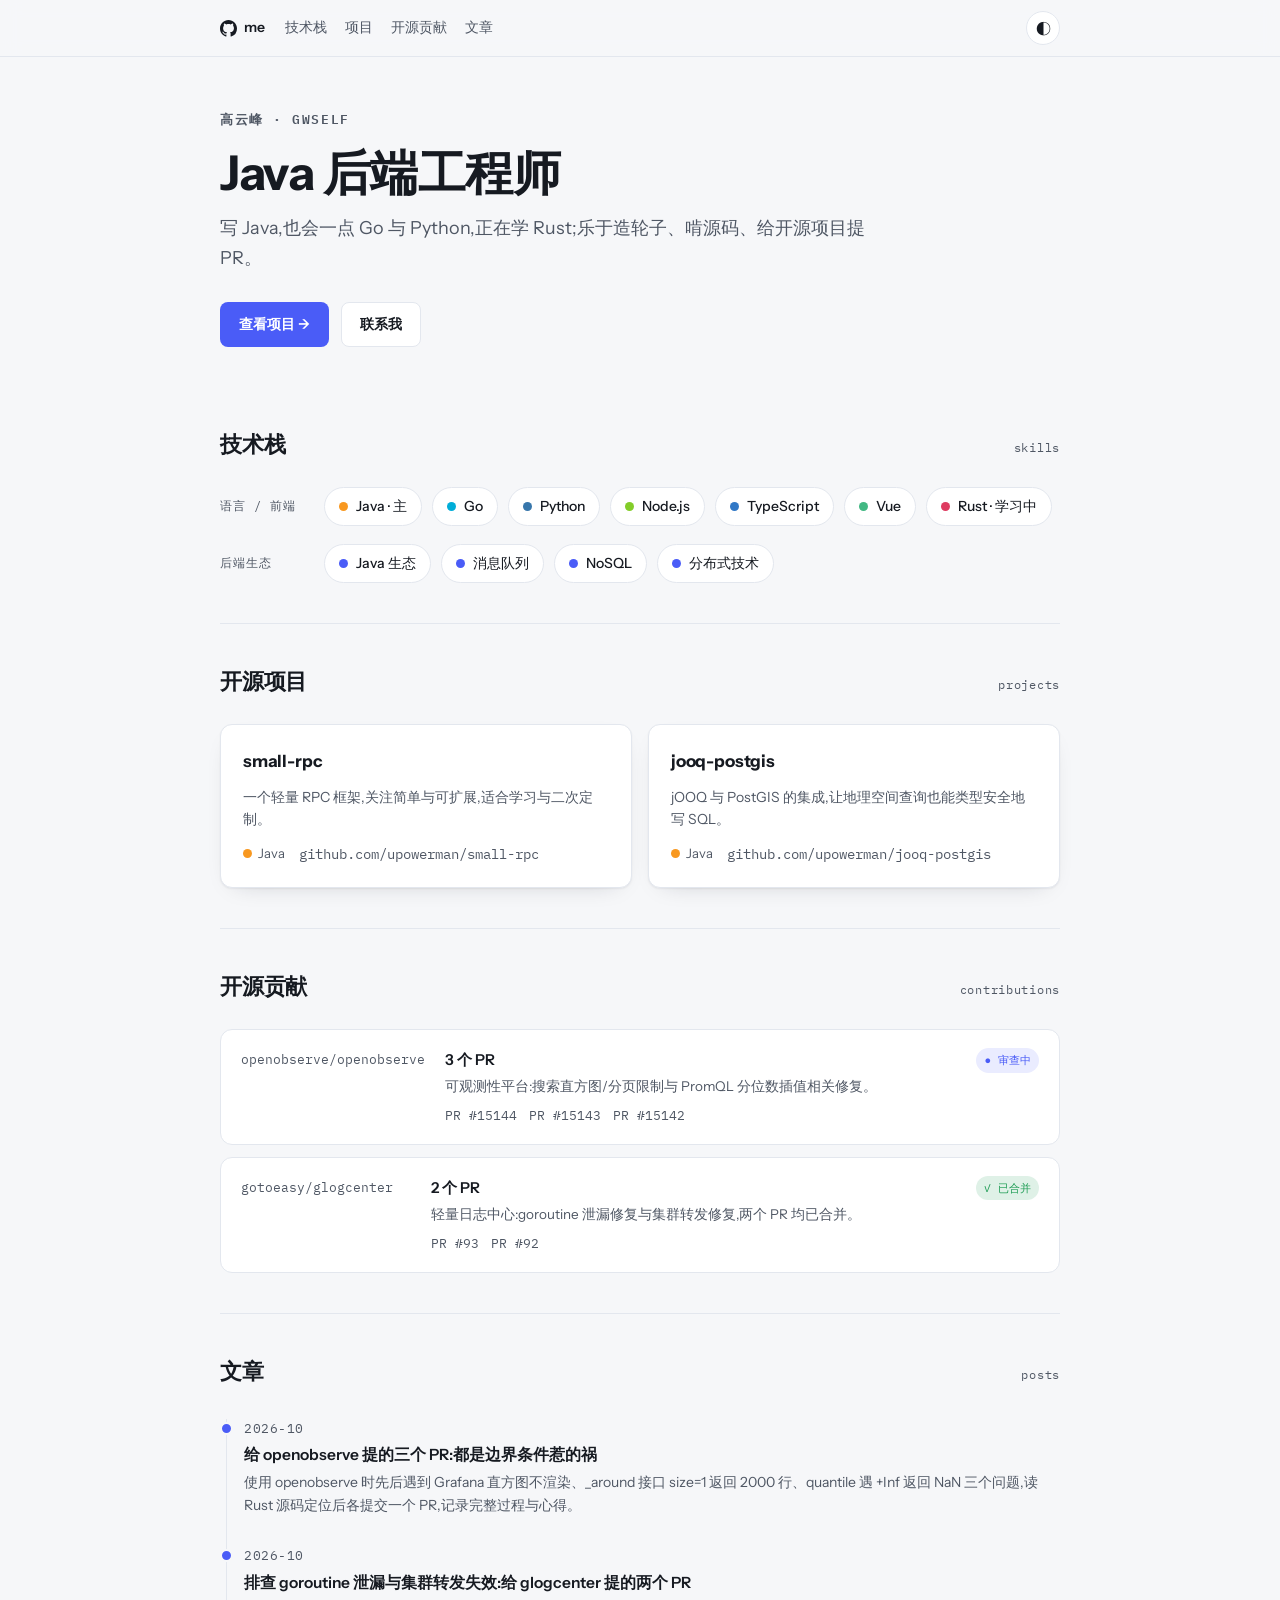
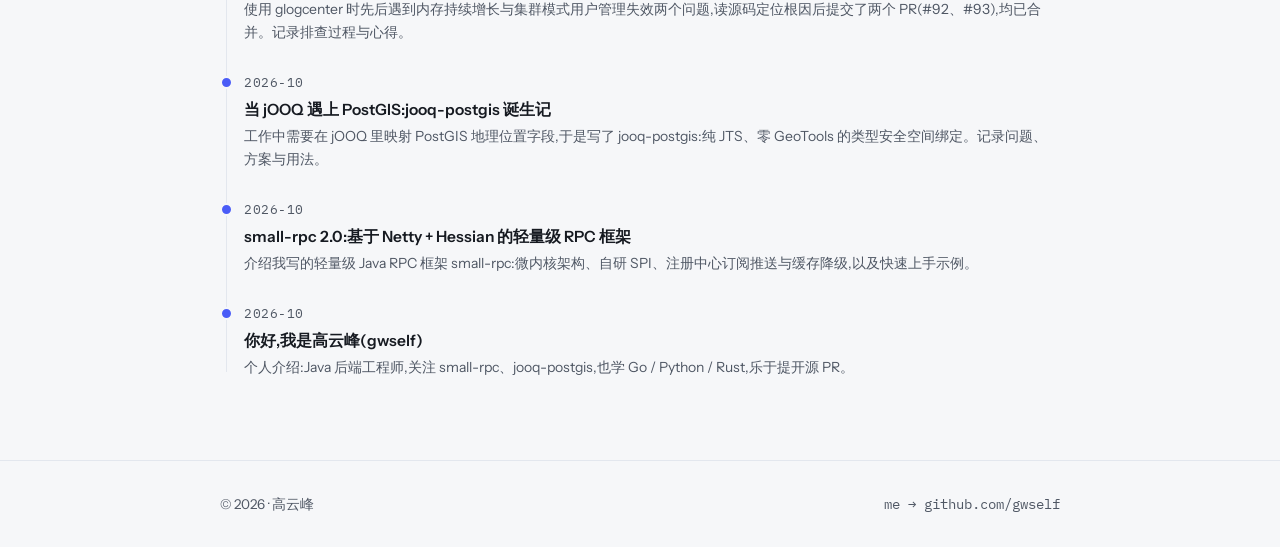
==== commit 846d0580: "Add two PR-story blog posts and update merged PR status - Add post: two PRs to glogcenter (goroutine" ====
--- a/index.html
+++ b/index.html
@@ -125,13 +125,13 @@
           <div class="who">gotoeasy/glogcenter</div>
           <div class="what">
             <div class="t"><a href="https://github.com/gotoeasy/glogcenter" target="_blank" rel="noopener">2 个 PR</a></div>
-            <div class="d">轻量日志中心,修复与功能增强。</div>
+            <div class="d">轻量日志中心:goroutine 泄漏修复与集群转发修复,两个 PR 均已合并。</div>
             <div class="prlinks">
               <a href="https://github.com/gotoeasy/glogcenter/pull/93" target="_blank" rel="noopener">PR #93</a>
               <a href="https://github.com/gotoeasy/glogcenter/pull/92" target="_blank" rel="noopener">PR #92</a>
             </div>
           </div>
-          <span class="badge merged">✓ 已提交</span>
+          <span class="badge merged">✓ 已合并</span>
         </div>
       </div>
     </section>
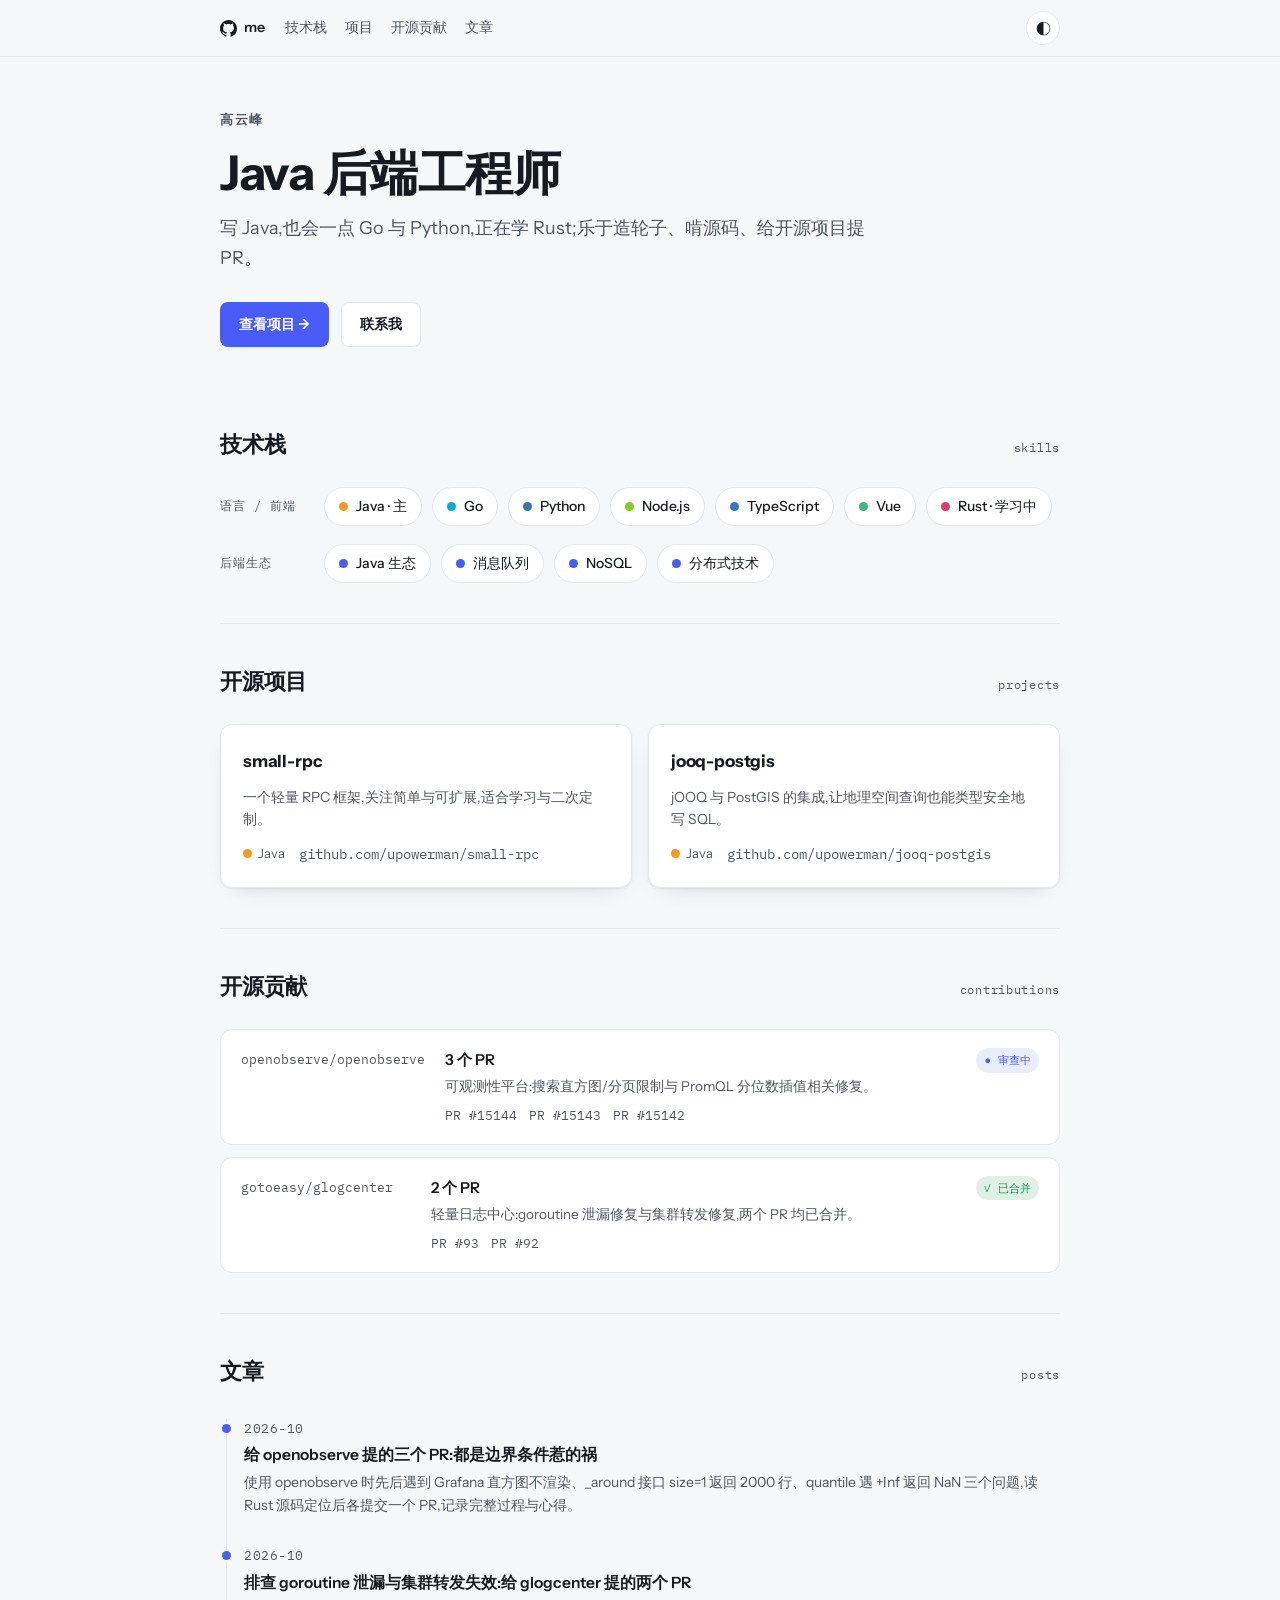
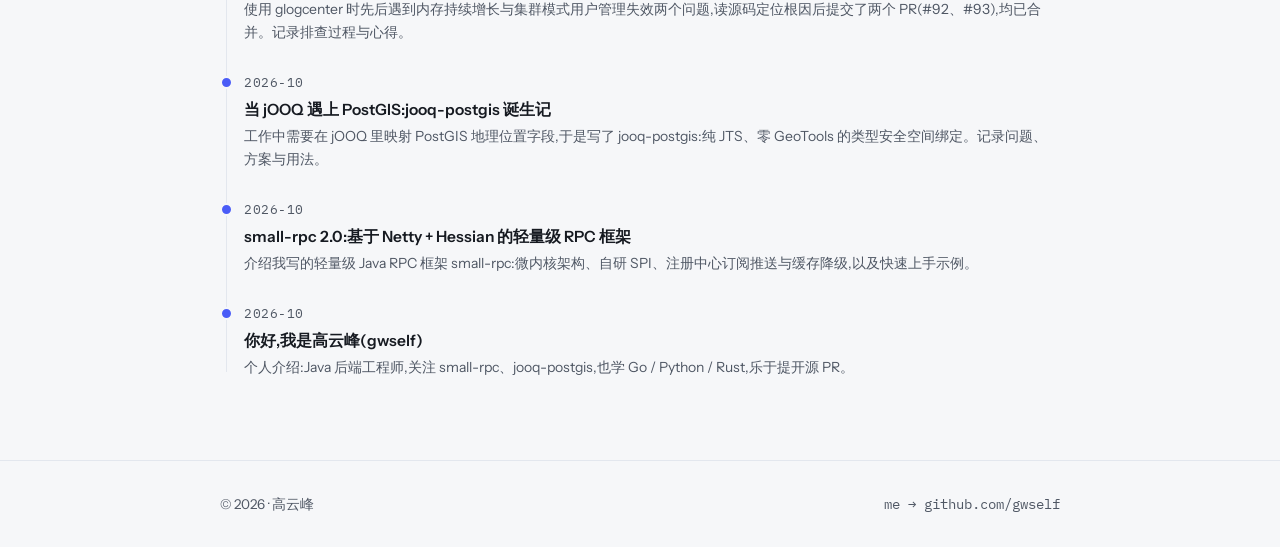
==== commit 59073792: "Remove gwself from hero eyebrow, browser tab titles - Hero eyebrow now shows just the name - Home pa" ====
--- a/index.html
+++ b/index.html
@@ -3,7 +3,7 @@
 <head>
   <meta charset="utf-8">
   <meta name="viewport" content="width=device-width">
-  <title>高云峰 · gwself — Java 后端工程师</title>
+  <title>高云峰 — Java 后端工程师</title>
   <meta name="description" content="高云峰(gwself)的个人主页:Java 后端工程师。关注小 RPC、jOOQ/PostGIS,也学习 Go / Python / Rust。" />
   <meta name="theme-color" content="#161a21">
   <link rel="icon" href="images/github.png">
@@ -44,7 +44,7 @@
 
   <section class="hero">
     <div class="wrap">
-      <div class="eyebrow">高云峰 · gwself</div>
+      <div class="eyebrow">高云峰</div>
       <h1 class="hero-title">Java 后端工程师</h1>
       <p class="hero-sub">写 Java,也会一点 Go 与 Python,正在学 Rust;乐于造轮子、啃源码、给开源项目提 PR。</p>
       <div class="actions">
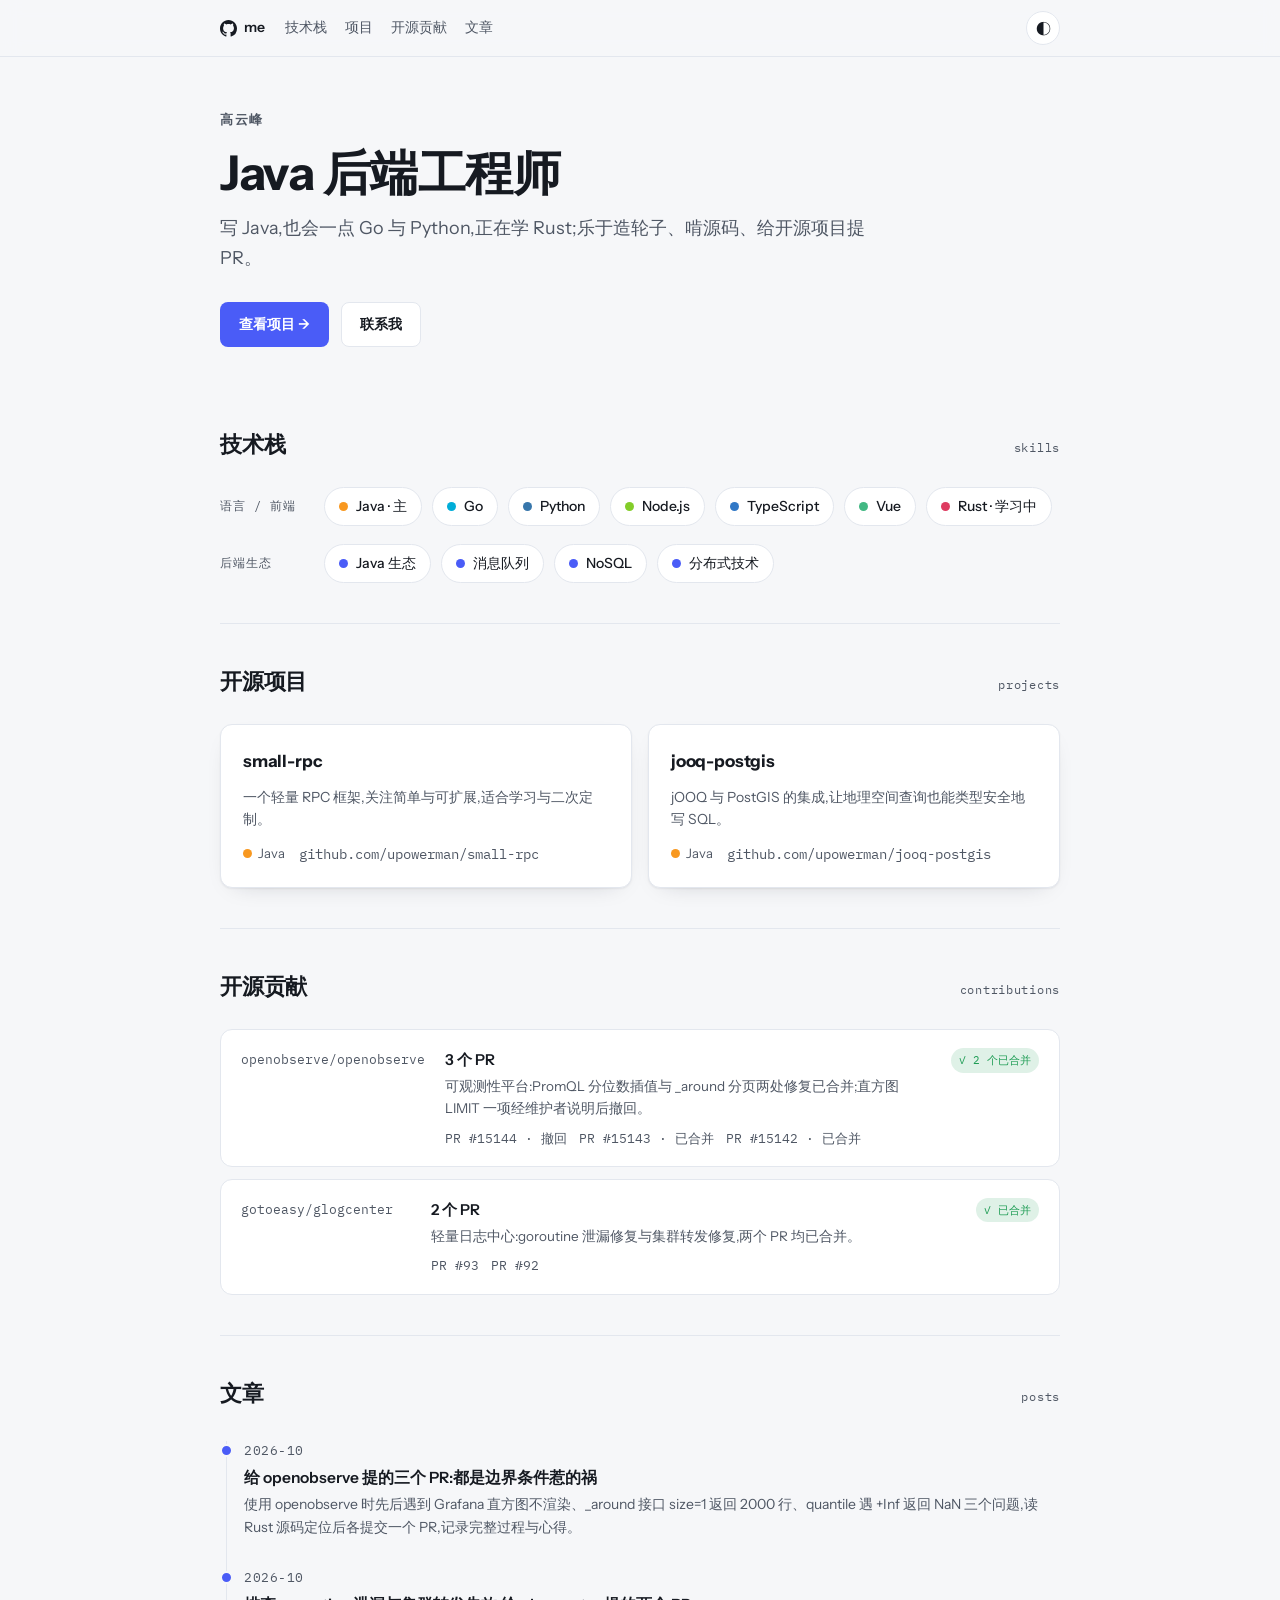
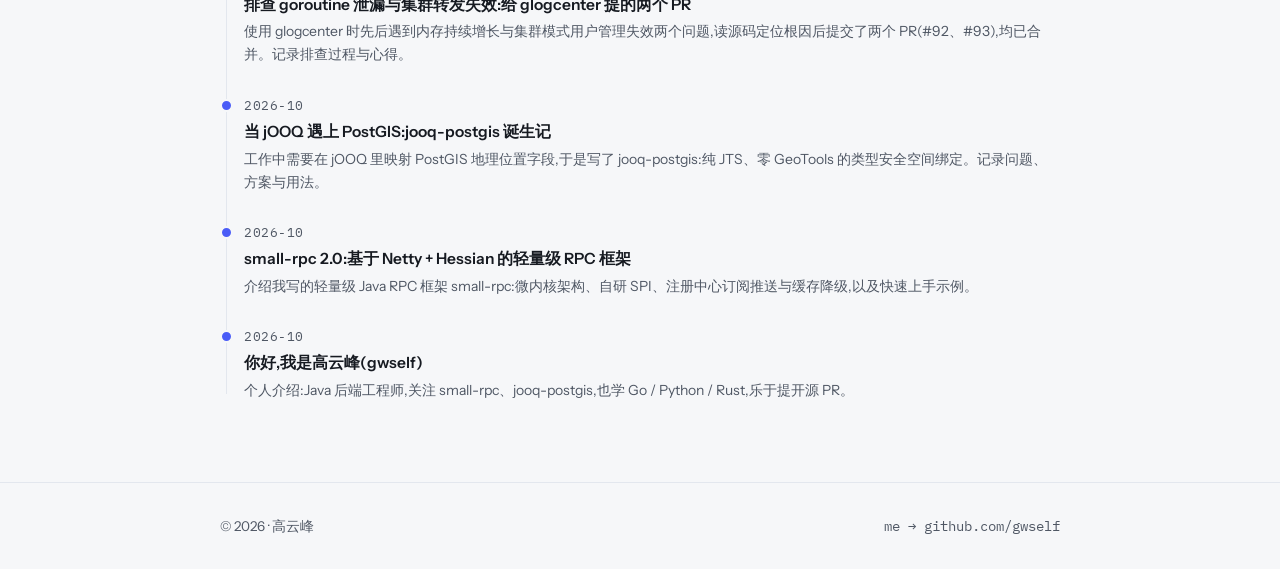
==== commit 41ffb5dd: "Update OpenObserve PR statuses: #15143/#15142 merged, #15144 withdrawn" ====
--- a/index.html
+++ b/index.html
@@ -4,9 +4,51 @@
   <meta charset="utf-8">
   <meta name="viewport" content="width=device-width">
   <title>高云峰 — Java 后端工程师</title>
-  <meta name="description" content="高云峰(gwself)的个人主页:Java 后端工程师。关注小 RPC、jOOQ/PostGIS,也学习 Go / Python / Rust。" />
+  <meta name="description" content="高云峰的个人主页与博客:Java 后端工程师,专注 RPC 框架、jOOQ/PostGIS,使用 Go、Python、Node.js,正在学习 Rust。分享开源项目 small-rpc、jooq-postgis 与给 openobserve、glogcenter 提 PR 的实战记录。" />
+  <meta name="keywords" content="高云峰,Java,RPC,Netty,jOOQ,PostGIS,Go,Python,Rust,开源,openobserve,glogcenter,博客" />
+  <meta name="robots" content="index,follow" />
+  <meta name="author" content="高云峰" />
+  <link rel="canonical" href="https://gwself.github.io/" />
   <meta name="theme-color" content="#161a21">
   <link rel="icon" href="images/github.png">
+  <link rel="alternate" type="application/rss+xml" title="高云峰的文章" href="https://gwself.github.io/post/index.xml" />
+
+  <meta property="og:type" content="website" />
+  <meta property="og:site_name" content="高云峰的博客" />
+  <meta property="og:title" content="高云峰 — Java 后端工程师" />
+  <meta property="og:description" content="Java 后端工程师,专注 RPC 框架、jOOQ/PostGIS。分享开源项目与开源 PR 实战记录。" />
+  <meta property="og:url" content="https://gwself.github.io/" />
+  <meta property="og:image" content="https://gwself.github.io/images/avatar.png" />
+  <meta property="og:locale" content="zh_CN" />
+  <meta name="twitter:card" content="summary" />
+  <meta name="twitter:title" content="高云峰 — Java 后端工程师" />
+  <meta name="twitter:description" content="Java 后端工程师,专注 RPC 框架、jOOQ/PostGIS。分享开源项目与开源 PR 实战记录。" />
+  <meta name="twitter:image" content="https://gwself.github.io/images/avatar.png" />
+
+  <script type="application/ld+json">
+  {
+    "@context": "https://schema.org",
+    "@graph": [
+      {
+        "@type": "Person",
+        "name": "高云峰",
+        "alternateName": "gwself",
+        "url": "https://gwself.github.io/",
+        "email": "mailto:gyf718@hotmail.com",
+        "jobTitle": "Java 后端工程师",
+        "sameAs": ["https://github.com/gwself", "https://github.com/upowerman"],
+        "knowsAbout": ["Java", "RPC", "Netty", "jOOQ", "PostGIS", "Go", "Python", "Node.js", "TypeScript", "Vue", "Rust"]
+      },
+      {
+        "@type": "WebSite",
+        "name": "高云峰的博客",
+        "url": "https://gwself.github.io/",
+        "inLanguage": "zh-CN",
+        "author": { "@type": "Person", "name": "高云峰", "url": "https://gwself.github.io/" }
+      }
+    ]
+  }
+  </script>
   <link rel="stylesheet" href="https://fonts.googleapis.com/css2?family=Instrument+Sans:wght@400;500;600;700&family=IBM+Plex+Mono:wght@400;600&display=swap">
   <link rel="stylesheet" href="css/main.css">
   <script>
@@ -112,14 +154,14 @@
           <div class="who">openobserve/openobserve</div>
           <div class="what">
             <div class="t"><a href="https://github.com/openobserve/openobserve" target="_blank" rel="noopener">3 个 PR</a></div>
-            <div class="d">可观测性平台:搜索直方图/分页限制与 PromQL 分位数插值相关修复。</div>
+            <div class="d">可观测性平台:PromQL 分位数插值与 _around 分页两处修复已合并;直方图 LIMIT 一项经维护者说明后撤回。</div>
             <div class="prlinks">
-              <a href="https://github.com/openobserve/openobserve/pull/15144" target="_blank" rel="noopener" title="fix(search): keep a histogram query eligible when it carries an explicit limit">PR #15144</a>
-              <a href="https://github.com/openobserve/openobserve/pull/15143" target="_blank" rel="noopener" title="fix(search): clamp _around page size so small or invalid sizes stop expanding to the default limit">PR #15143</a>
-              <a href="https://github.com/openobserve/openobserve/pull/15142" target="_blank" rel="noopener" title="fix(promql): quantile interpolation keeps infinite bounds like Prometheus">PR #15142</a>
+              <a href="https://github.com/openobserve/openobserve/pull/15144" target="_blank" rel="noopener" title="fix(search): keep a histogram query eligible when it carries an explicit limit — 撤回">PR #15144 · 撤回</a>
+              <a href="https://github.com/openobserve/openobserve/pull/15143" target="_blank" rel="noopener" title="fix(search): clamp _around page size so small or invalid sizes stop expanding to the default limit — 已合并">PR #15143 · 已合并</a>
+              <a href="https://github.com/openobserve/openobserve/pull/15142" target="_blank" rel="noopener" title="fix(promql): quantile interpolation keeps infinite bounds like Prometheus — 已合并">PR #15142 · 已合并</a>
             </div>
           </div>
-          <span class="badge review">● 审查中</span>
+          <span class="badge merged">✓ 2 个已合并</span>
         </div>
         <div class="contrib">
           <div class="who">gotoeasy/glogcenter</div>
